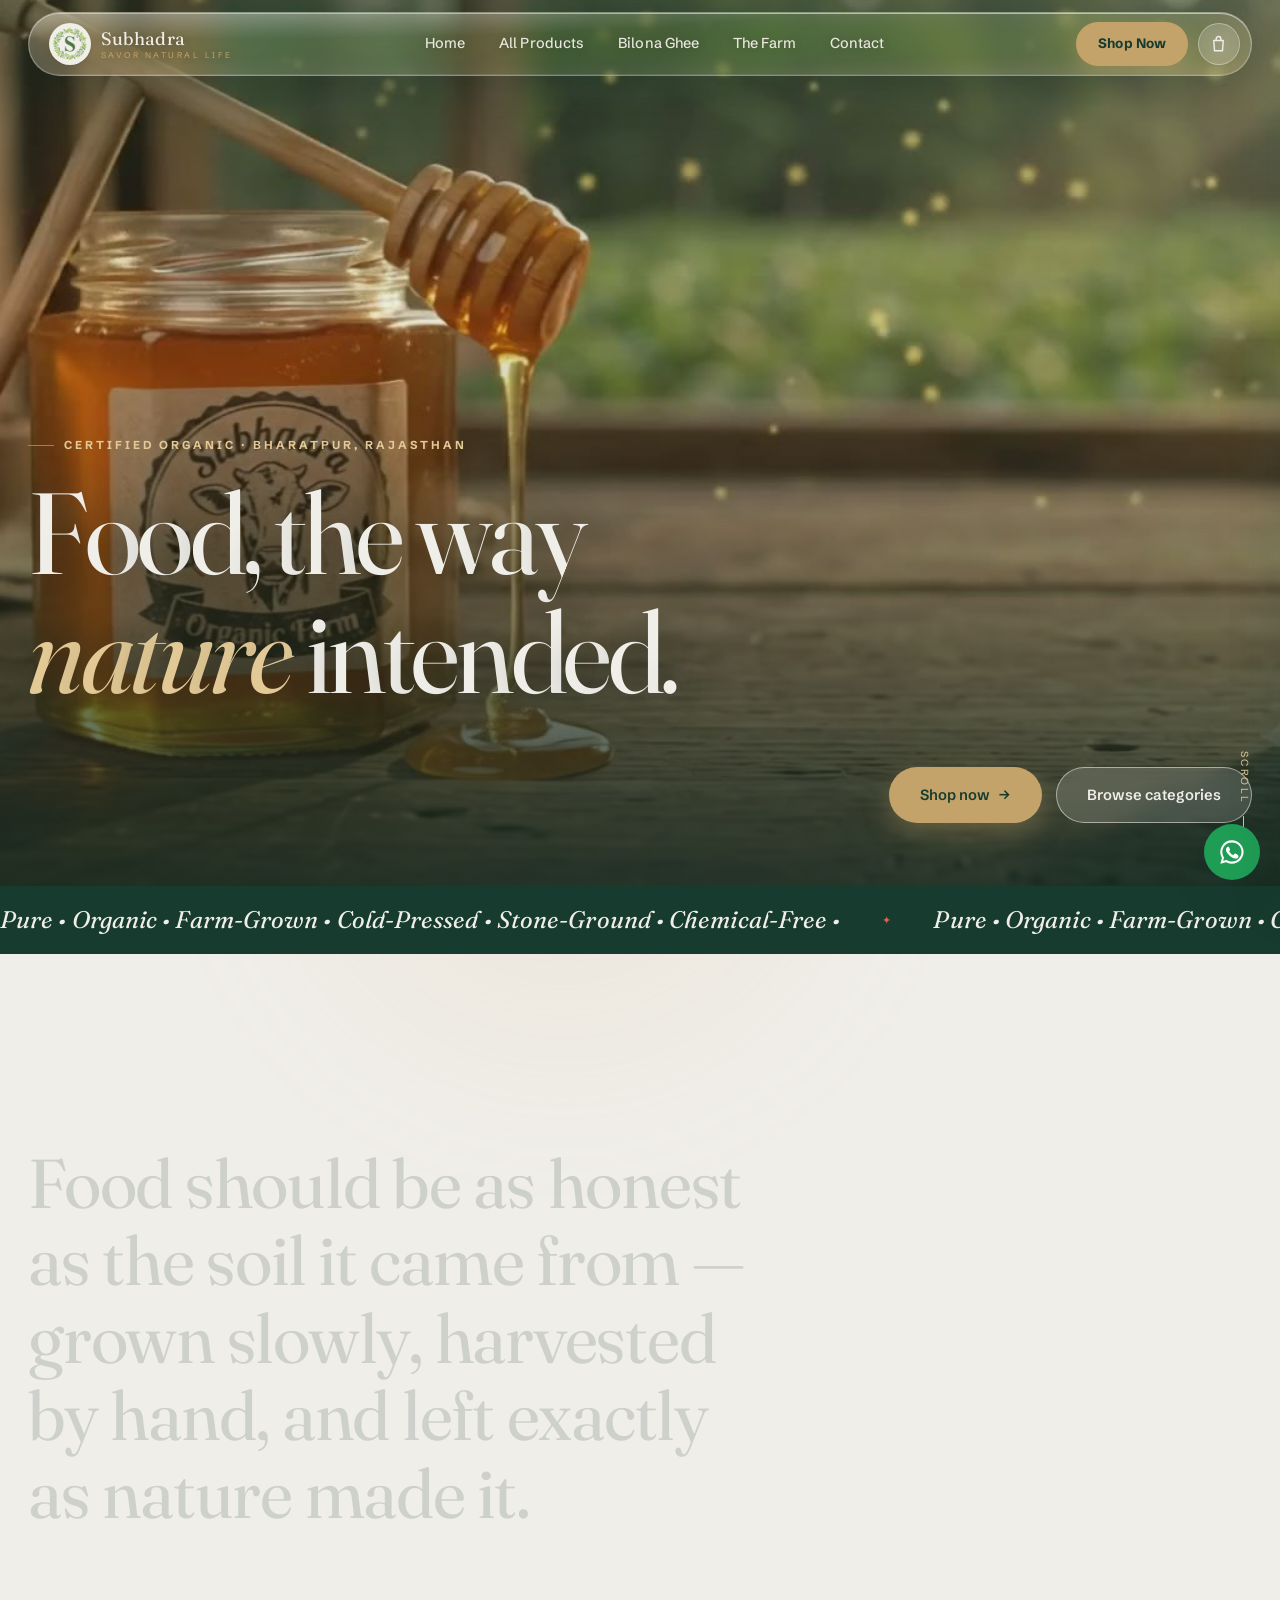
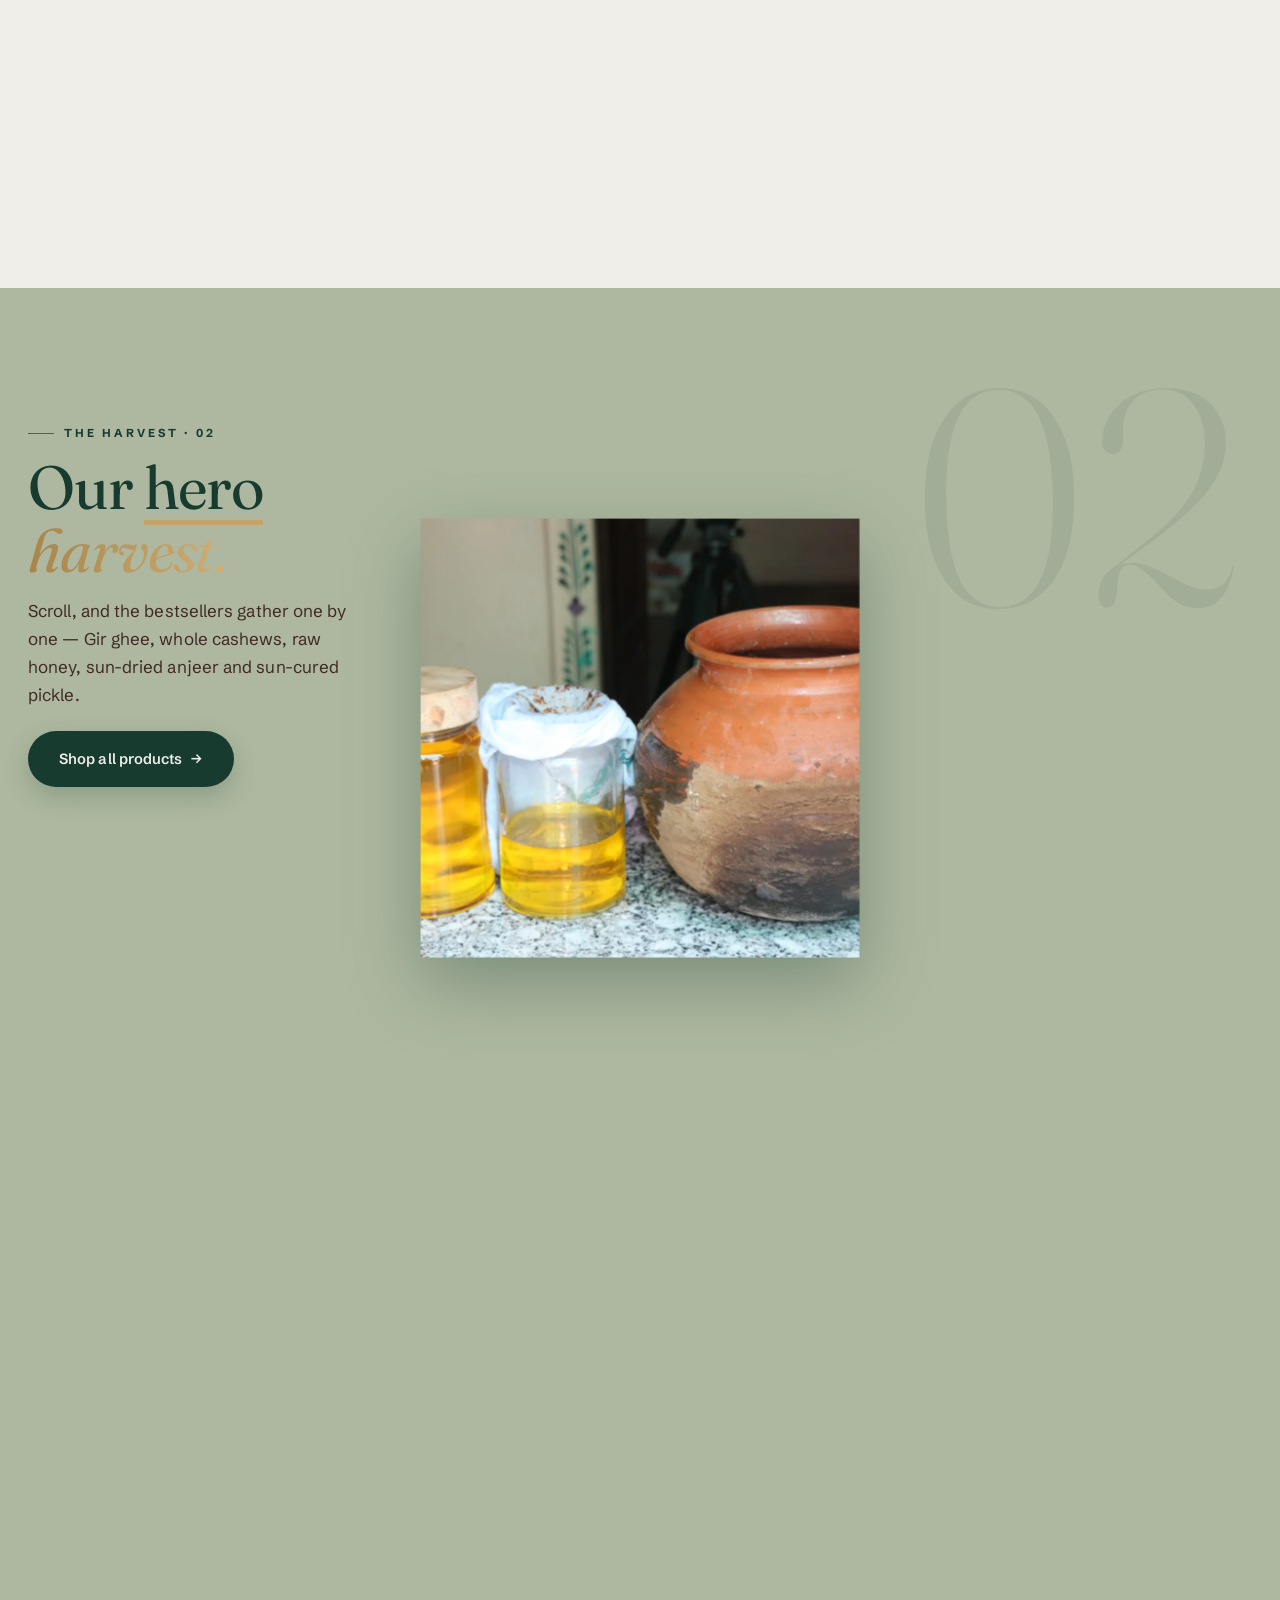
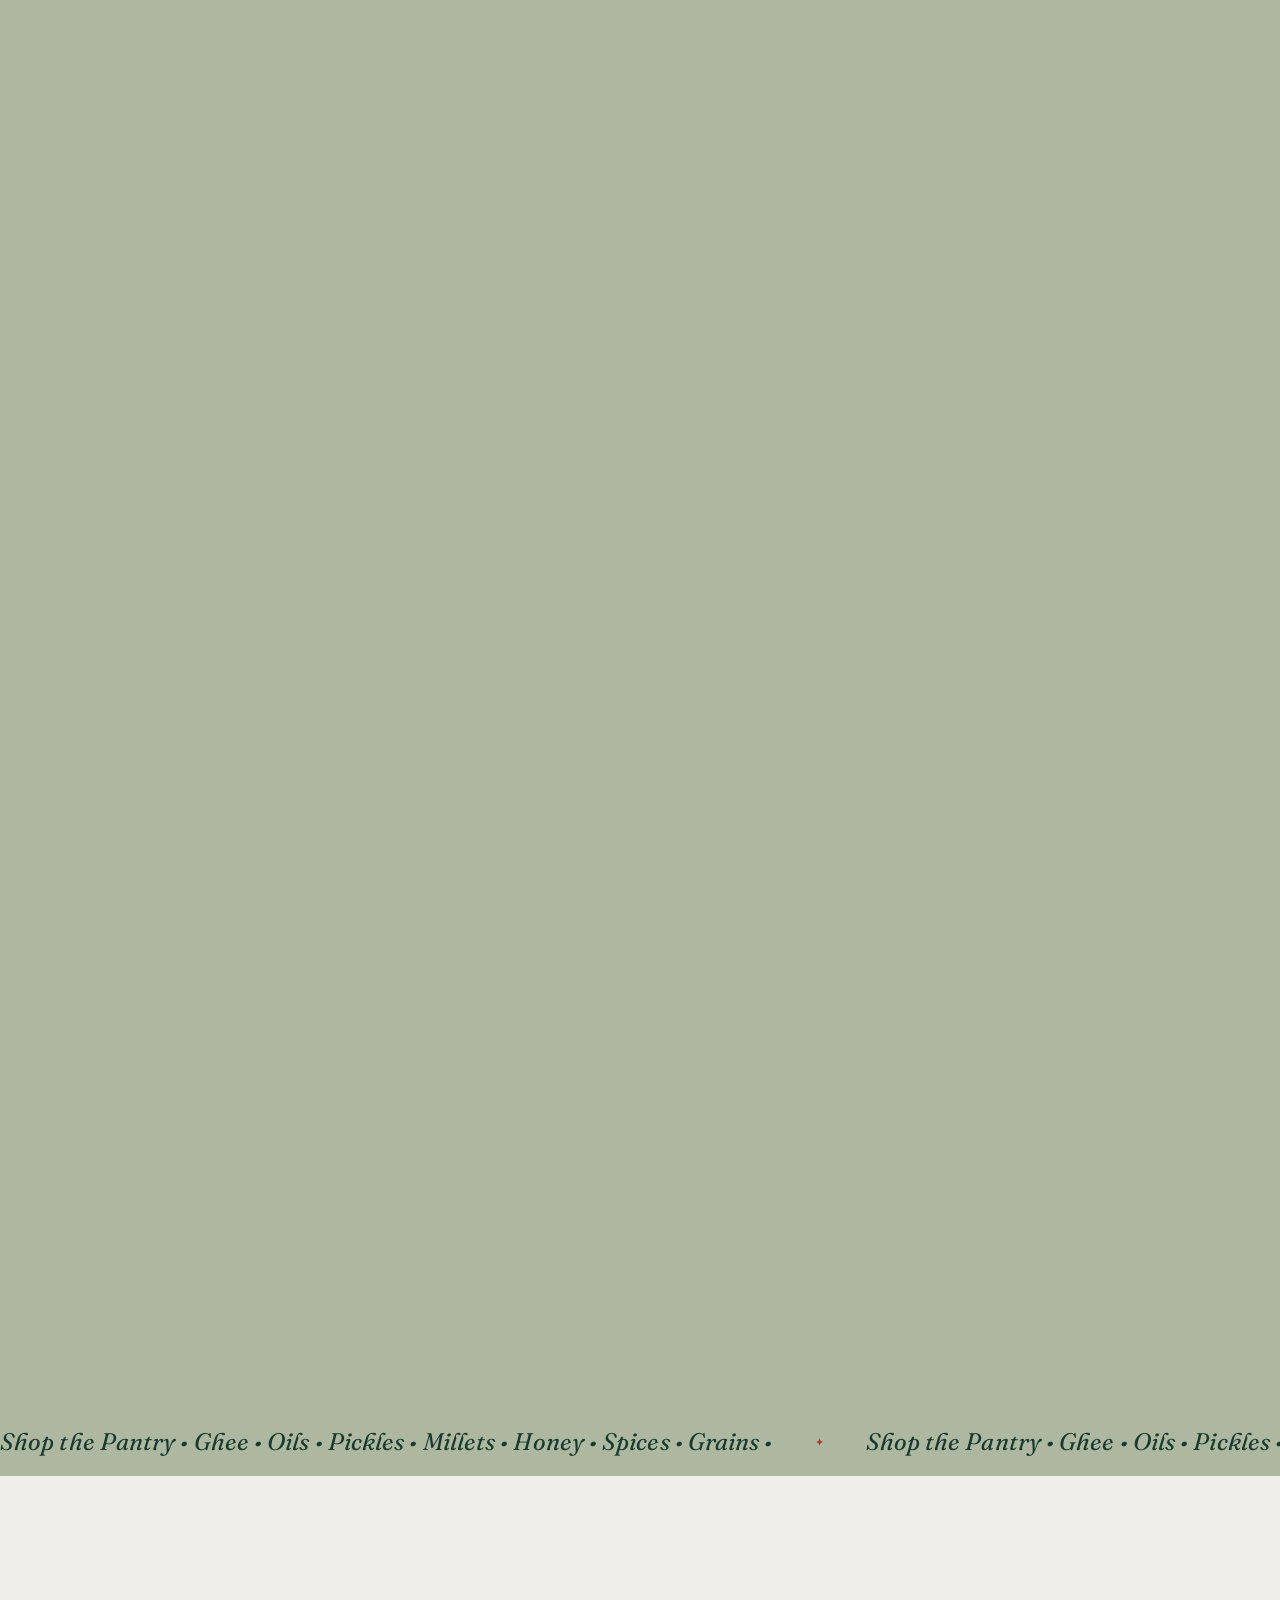
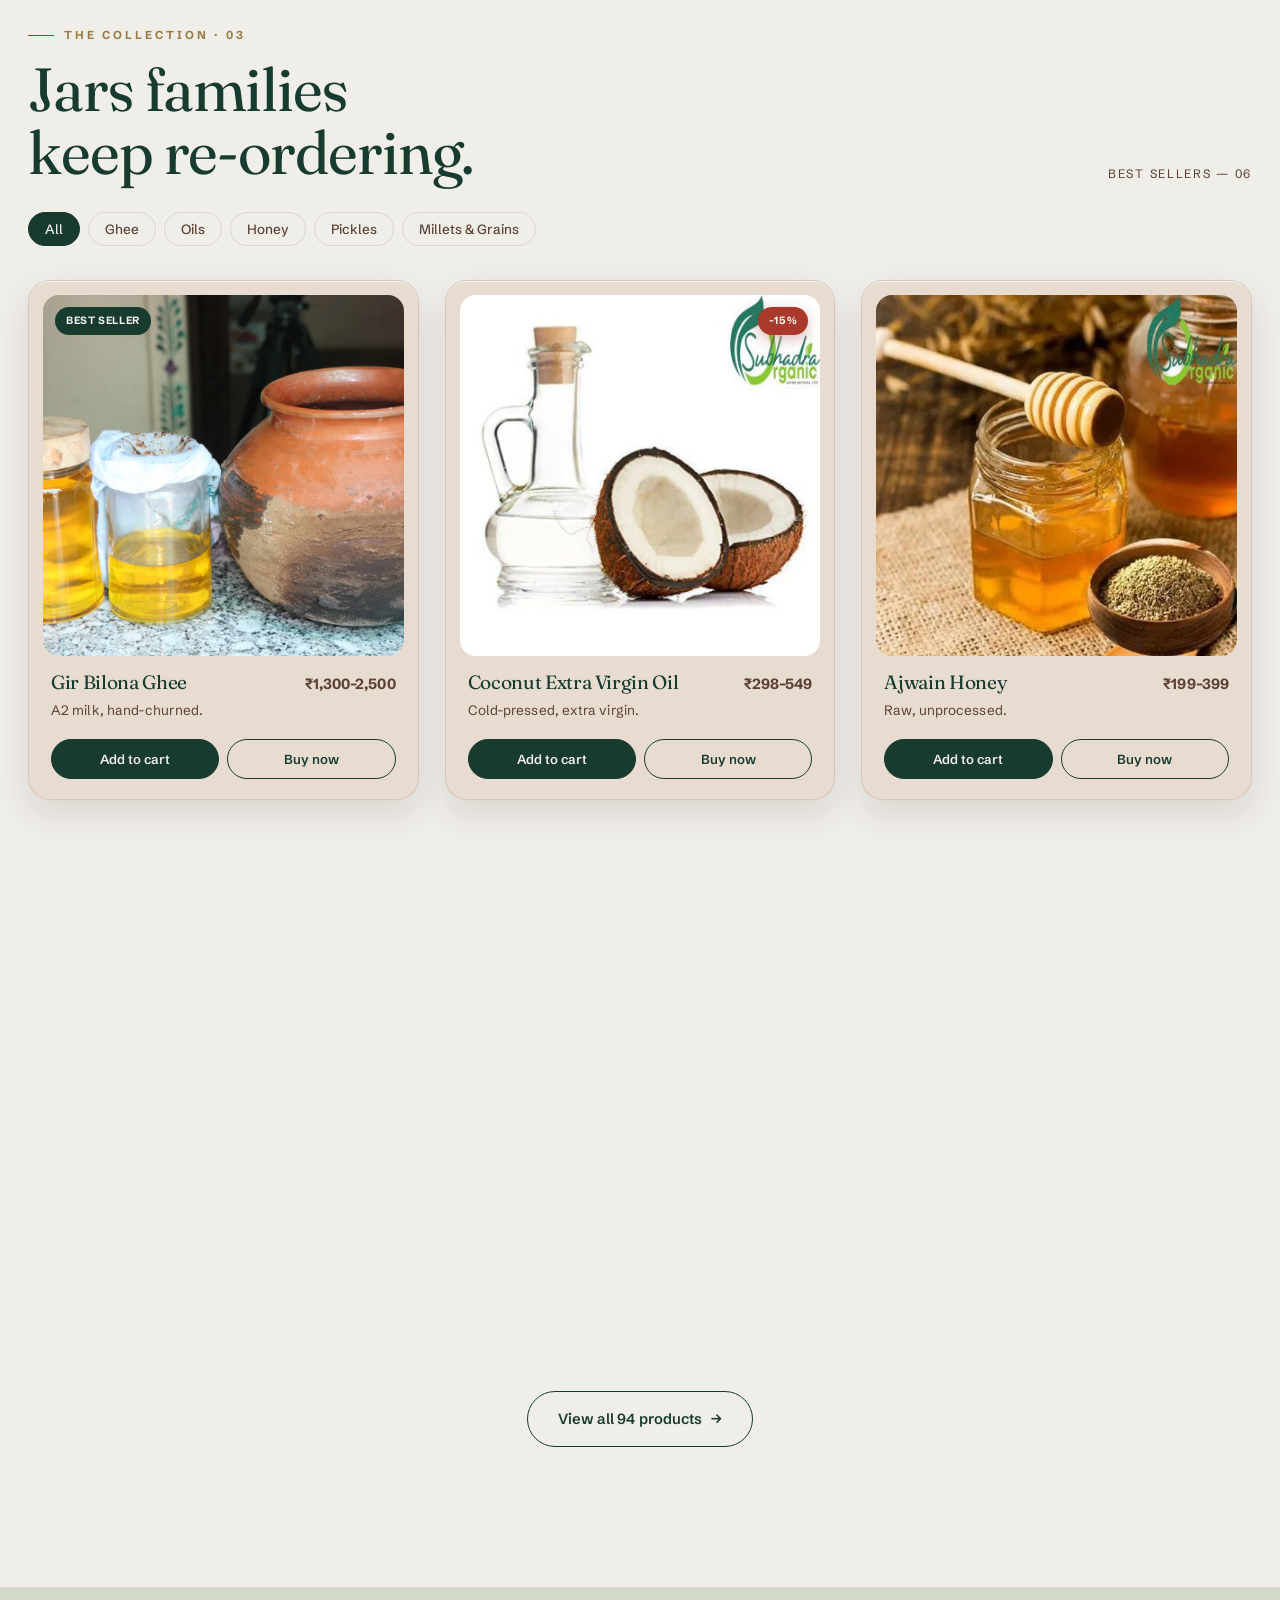
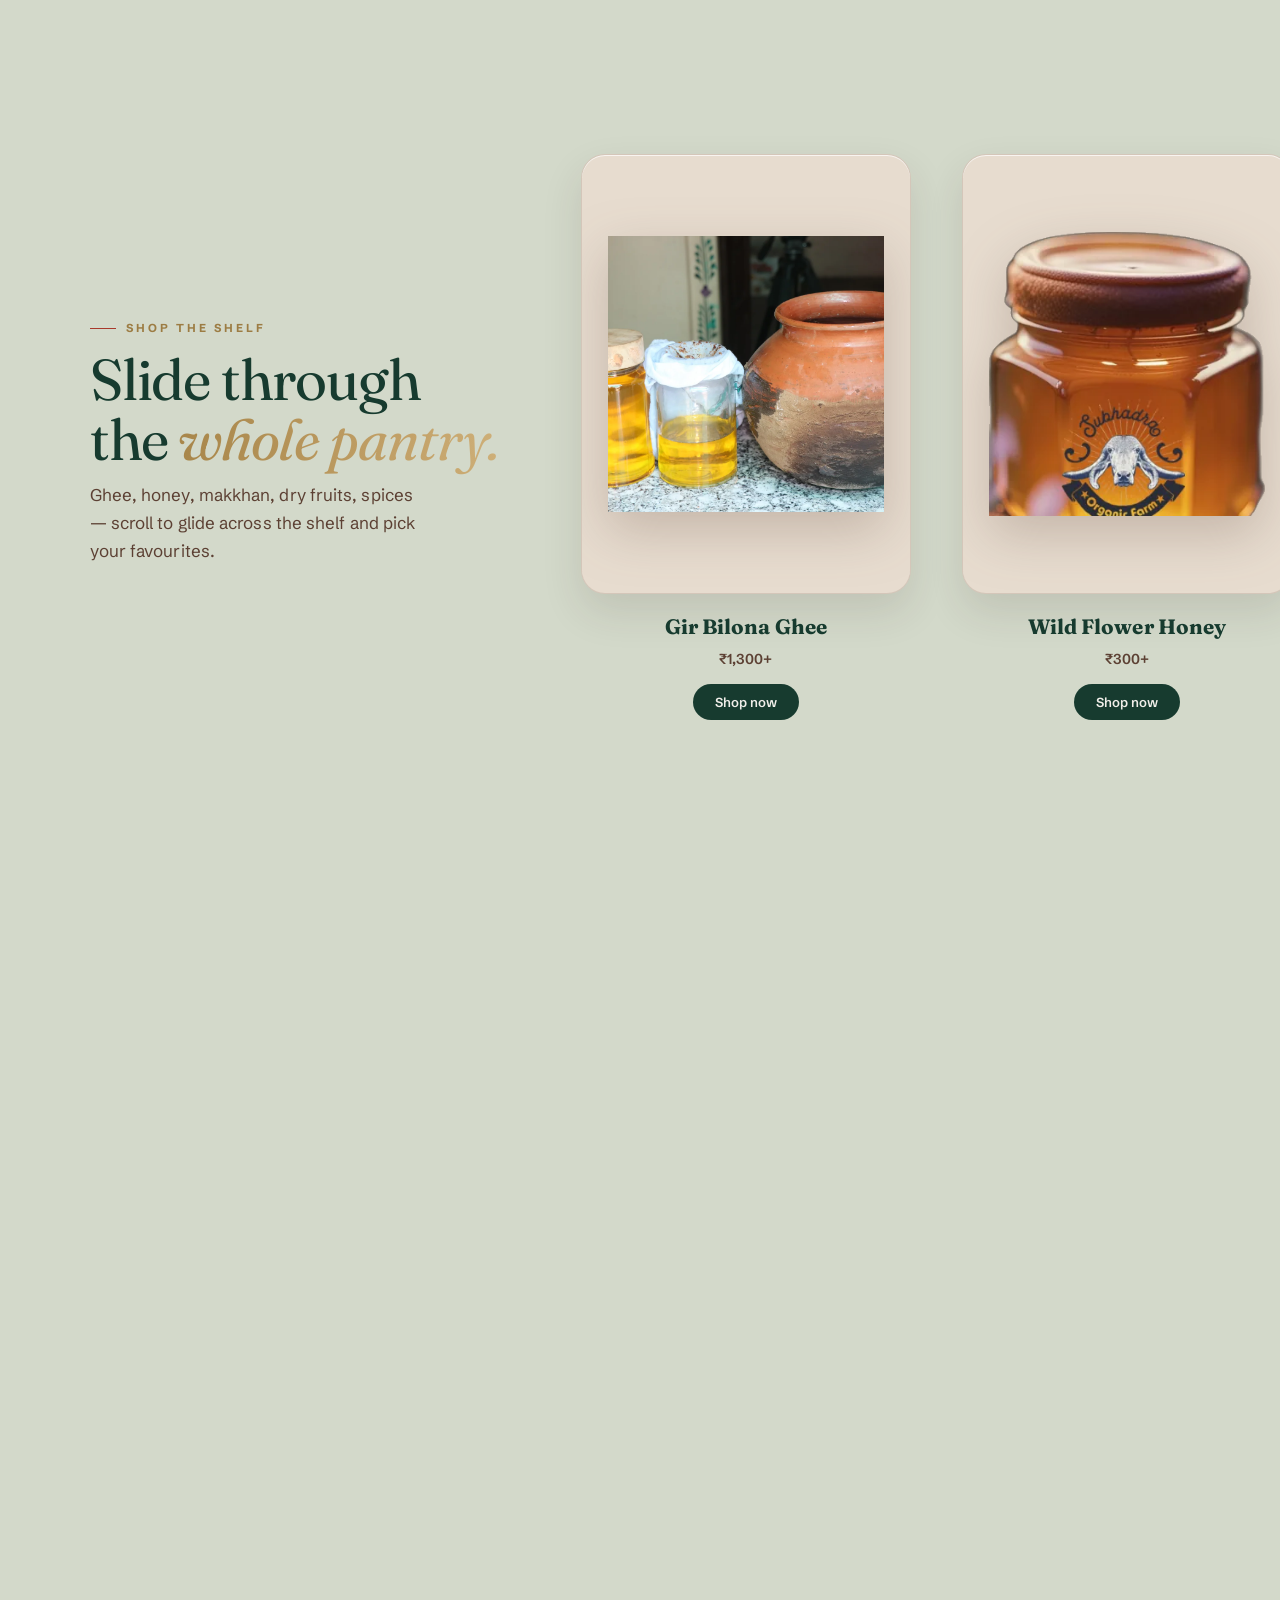
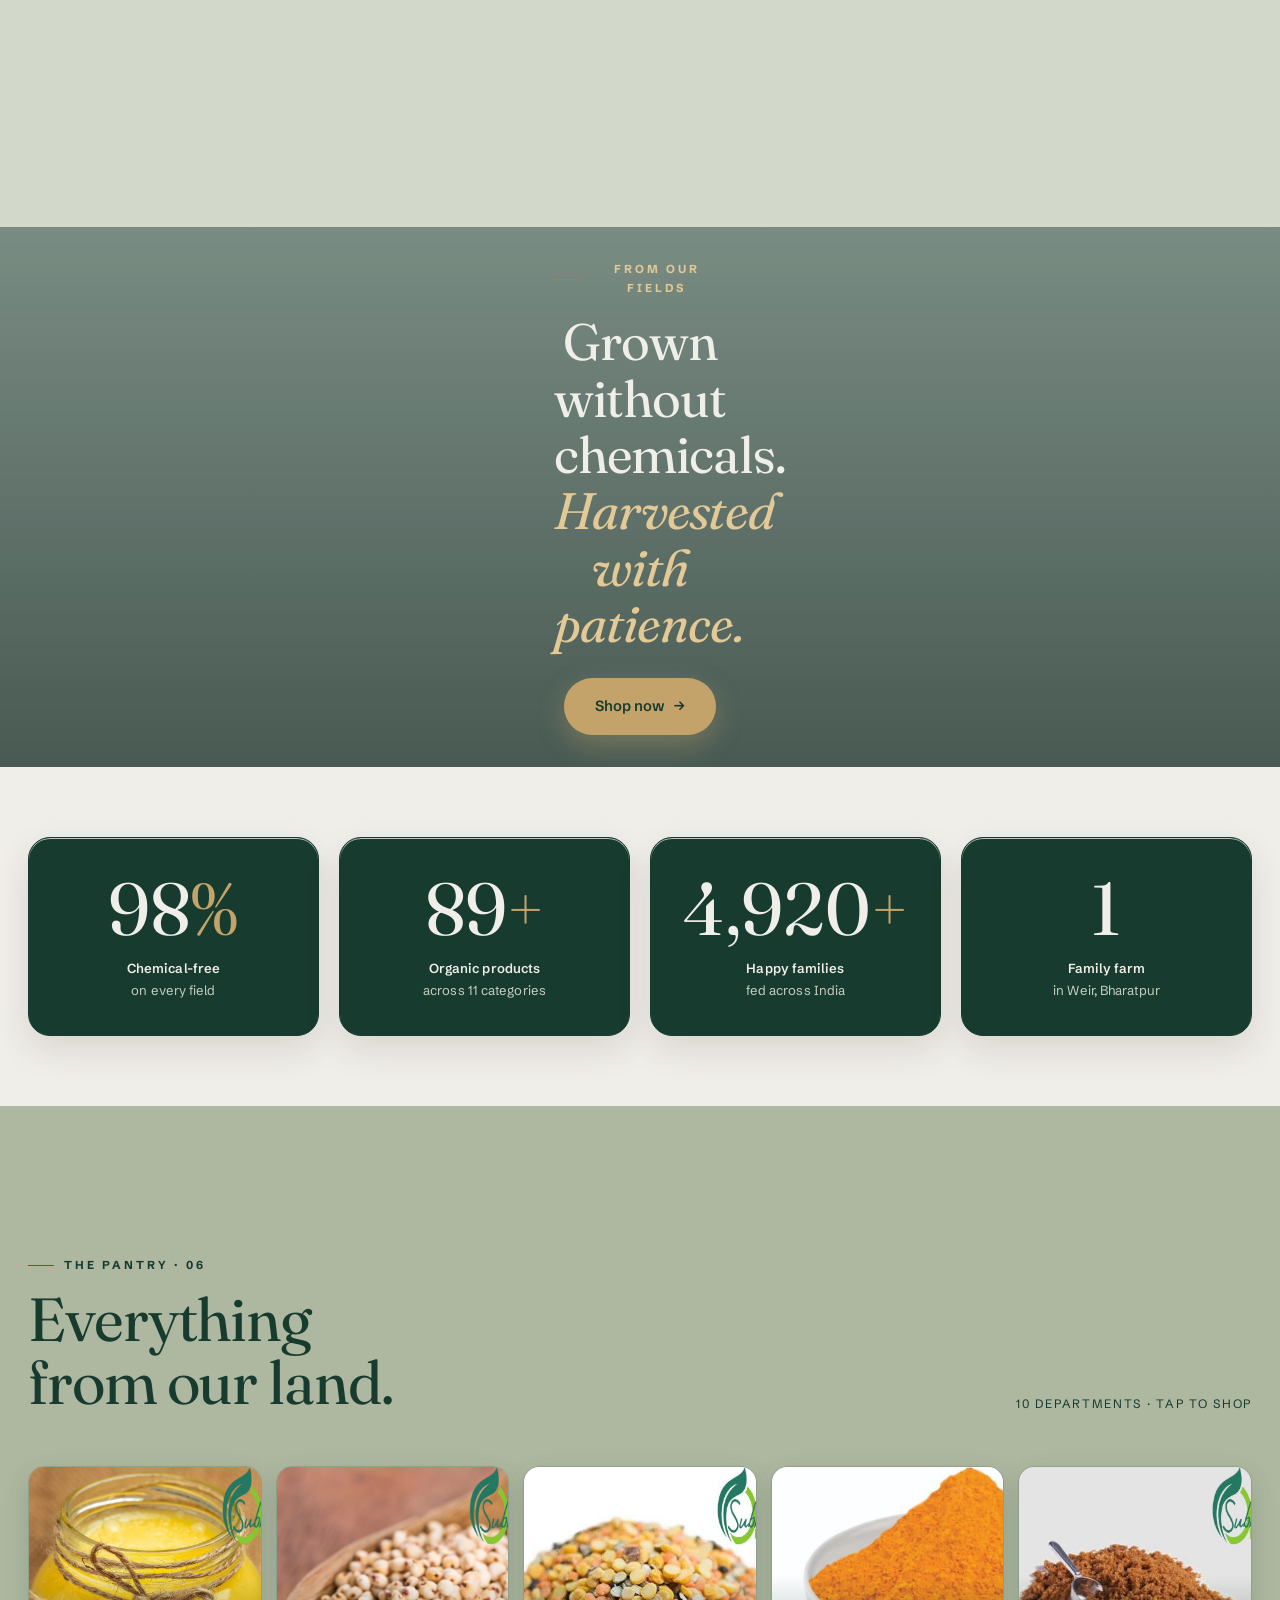
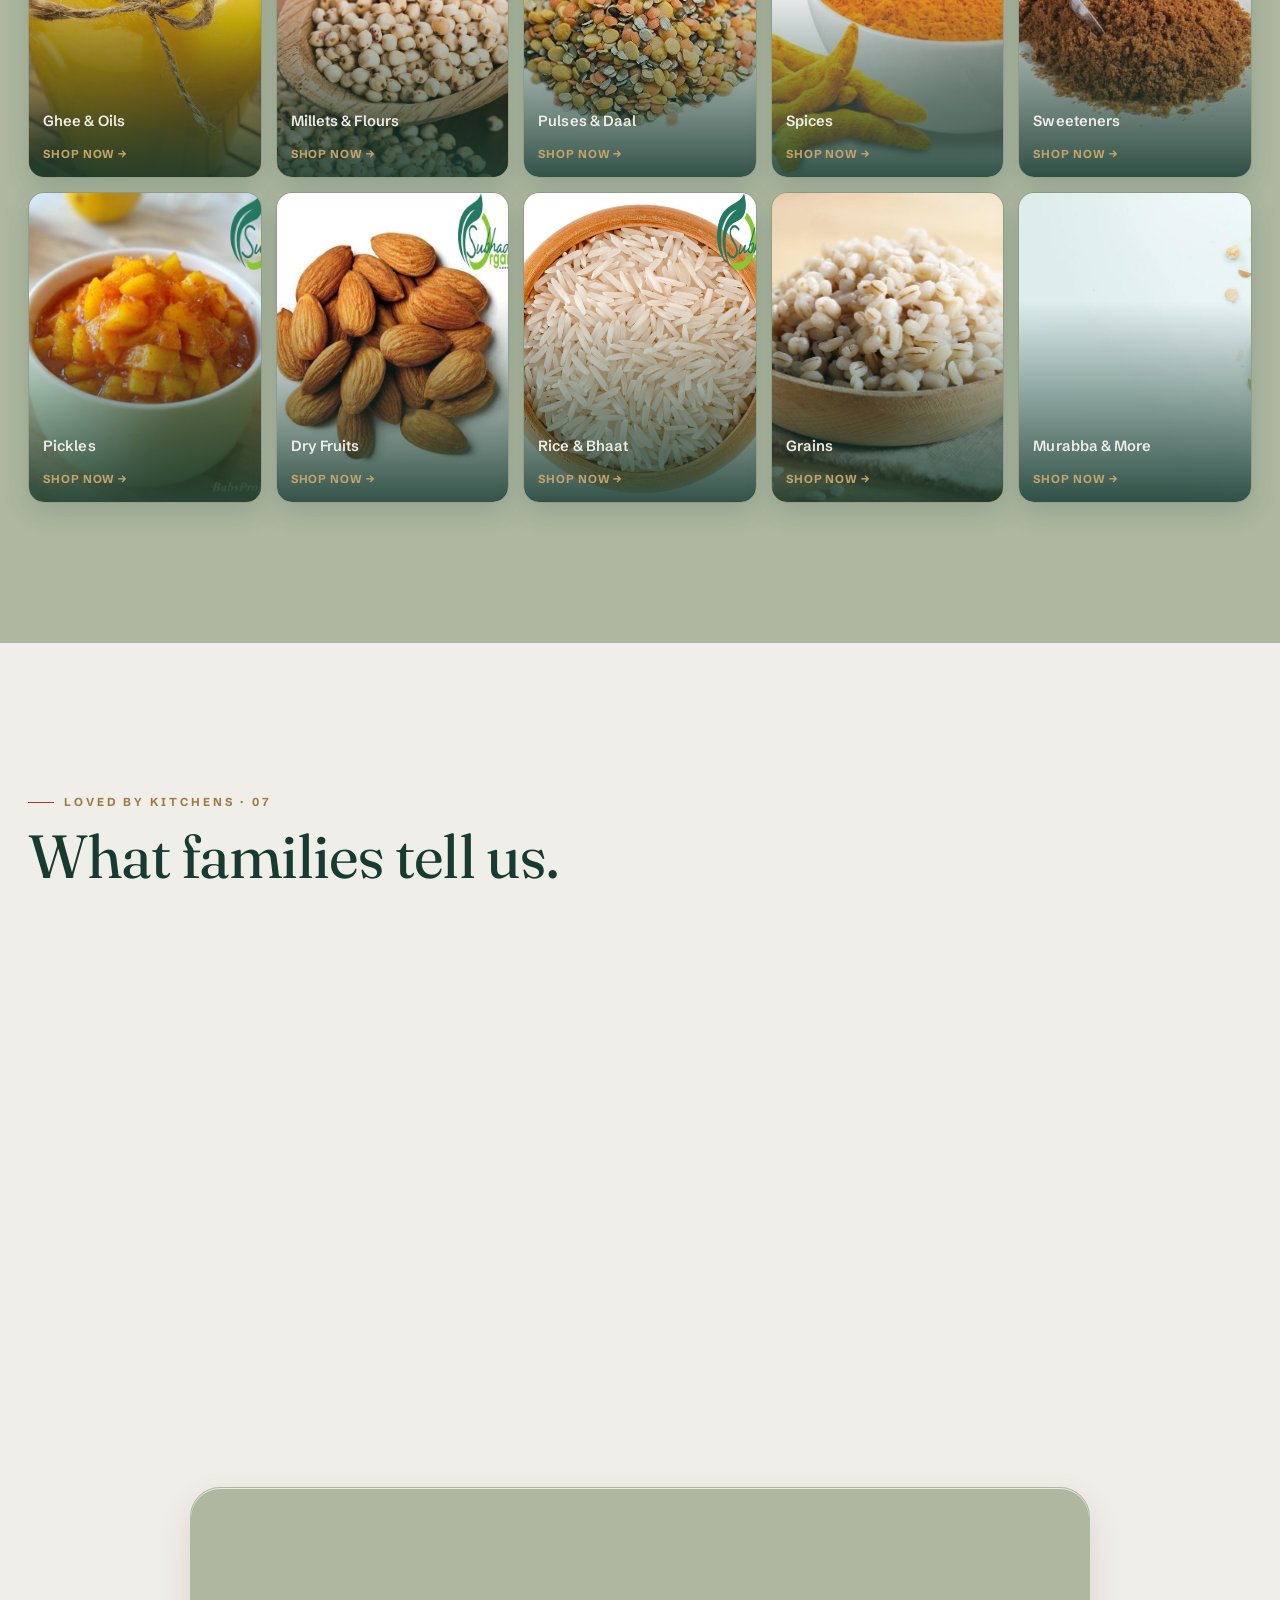
==== index.html @ 15cc70e1 "Subhadra Organic site: multi-page, real farm photos, SEO Rebuilt the single 8.7 MB self-contained pa" ====
<!DOCTYPE html>
<html lang="en">
<meta charset="utf-8">
<meta name="viewport" content="width=device-width, initial-scale=1">
<title>Subhadra Organic — A2 Gir Bilona Ghee &amp; Organic Food from Bharatpur</title>
<meta name="description" content="Certified organic A2 Gir bilona ghee, cold-pressed oils, raw honey, millets, pulses, spices and dry fruits — grown on our family farm in Bharatpur, Rajasthan and shipped across India.">
<link rel="canonical" href="https://subhadraorganic.com/">
<meta name="theme-color" content="#173B2F">
<meta name="robots" content="index,follow,max-image-preview:large,max-snippet:-1,max-video-preview:-1">
<meta name="author" content="Subhadra Organic">
<meta name="geo.region" content="IN-RJ">
<meta name="geo.placename" content="Bharatpur, Rajasthan">

<meta property="og:type" content="website">
<meta property="og:site_name" content="Subhadra Organic">
<meta property="og:locale" content="en_IN">
<meta property="og:title" content="Subhadra Organic — A2 Gir Bilona Ghee &amp; Organic Food from Bharatpur">
<meta property="og:description" content="Certified organic A2 Gir bilona ghee, cold-pressed oils, raw honey, millets, pulses, spices and dry fruits — grown on our family farm in Bharatpur, Rajasthan and shipped across India.">
<meta property="og:url" content="https://subhadraorganic.com/">
<meta property="og:image" content="https://subhadraorganic.com/assets/img/f424f6d5d8.jpg">
<meta property="og:image:width" content="1280">
<meta property="og:image:height" content="720">
<meta property="og:image:type" content="image/jpeg">
<meta property="og:image:alt" content="Gir cows grazing at the Subhadra Organic farm in Bharatpur">

<meta name="twitter:card" content="summary_large_image">
<meta name="twitter:title" content="Subhadra Organic — A2 Gir Bilona Ghee &amp; Organic Food from Bharatpur">
<meta name="twitter:description" content="Certified organic A2 Gir bilona ghee, cold-pressed oils, raw honey, millets, pulses, spices and dry fruits — grown on our family farm in Bharatpur, Rajasthan and shipped across India.">
<meta name="twitter:image" content="https://subhadraorganic.com/assets/img/f424f6d5d8.jpg">

<link rel="icon" type="image/png" href="/assets/img/c11d36d24b.png">
<link rel="apple-touch-icon" href="/assets/img/0c7efe35f9.png">
<link rel="manifest" href="/site.webmanifest">
<link rel="preconnect" href="https://fonts.googleapis.com">
<link rel="preconnect" href="https://fonts.gstatic.com" crossorigin>
<link rel="stylesheet" href="https://fonts.googleapis.com/css2?family=Fraunces:ital,opsz,wght@0,9..144,300..500;1,9..144,300..500&family=Schibsted+Grotesk:wght@400;500;600;700&display=swap">
<link rel="stylesheet" href="/assets/site.css">
<script type="application/ld+json">{"@context":"https://schema.org","@type":"Organization","@id":"https://subhadraorganic.com/#organization","name":"Subhadra Organic","alternateName":"Subhadra Organic Farm","url":"https://subhadraorganic.com/","logo":{"@type":"ImageObject","url":"https://subhadraorganic.com/assets/img/e28d66e292.png"},"slogan":"Savor Natural Life","description":"Certified organic A2 Gir bilona ghee, cold-pressed oils, raw honey, millets, pulses, spices and dry fruits from a family farm in Bharatpur, Rajasthan.","email":"support@subhadraorganic.com","telephone":"+91-9928540432","address":{"@type":"PostalAddress","streetAddress":"Village Bhoda Goan, Post Jagjeevpur, Weir","addressLocality":"Bharatpur","addressRegion":"Rajasthan","postalCode":"321408","addressCountry":"IN"},"founder":{"@type":"Person","name":"Banwari Lal Maholia"},"areaServed":{"@type":"Country","name":"India"}}</script>
<script type="application/ld+json">{"@context":"https://schema.org","@type":"LocalBusiness","@id":"https://subhadraorganic.com/#localbusiness","name":"Subhadra Organic","image":"https://subhadraorganic.com/assets/img/f424f6d5d8.jpg","url":"https://subhadraorganic.com/","telephone":"+91-9928540432","priceRange":"₹₹","address":{"@type":"PostalAddress","streetAddress":"Village Bhoda Goan, Post Jagjeevpur, Weir","addressLocality":"Bharatpur","addressRegion":"Rajasthan","postalCode":"321408","addressCountry":"IN"},"openingHoursSpecification":[{"@type":"OpeningHoursSpecification","dayOfWeek":["Monday","Tuesday","Wednesday","Thursday","Friday","Saturday"],"opens":"09:00","closes":"17:00"}]}</script>
<script type="application/ld+json">{"@context":"https://schema.org","@type":"WebSite","@id":"https://subhadraorganic.com/#website","url":"https://subhadraorganic.com/","name":"Subhadra Organic","publisher":{"@id":"https://subhadraorganic.com/#organization"}}</script>

<body>
</noscript>
<div id="jswarn" style="position:fixed;left:12px;right:12px;bottom:12px;z-index:999;background:#5C4033;color:#fff;padding:12px 16px;border-radius:12px;font:600 14px/1.45 system-ui,sans-serif;text-align:center;box-shadow:0 10px 30px rgba(0,0,0,.3)">Animations are blocked in this viewer (scripts are not running). Right-click the file → Open with → Google Chrome.</div>
<div class="bgfx" aria-hidden="true"></div>
<div class="orb a" aria-hidden="true"></div>
<div class="orb b" aria-hidden="true"></div>
<div class="orb c" aria-hidden="true"></div>

<div class="pre" id="pre" aria-hidden="true"><div><div class="pw"><span>Subhadra</span></div><div class="pct"><span id="pct">0</span> — SAVOR NATURAL LIFE</div></div></div>

<header id="hdr">
  <div class="wrap">
    <div class="navbar liquid">
      <a class="brand" href="/"><img src="/assets/img/e28d66e292.png" alt="Subhadra Organic"><span class="bt">Subhadra<small>Savor Natural Life</small></span></a>
      <nav class="links" id="navlinks"><span class="nav-ind" id="navInd" aria-hidden="true"></span>
        <a href="/" aria-current="page">Home</a><a href="/products/">All Products</a><a href="/bilona-ghee/">Bilona Ghee</a><a href="/about/">The Farm</a><a href="/contact/">Contact</a>
      </nav>
      <div class="nav-r"><span class="magnet"><a class="cartbtn" href="#shop">Shop Now</a></span>
        <button class="cartico" id="cartBtn" aria-label="Open cart"><svg viewBox="0 0 24 24" fill="none" stroke="currentColor" stroke-width="1.8" stroke-linecap="round" stroke-linejoin="round"><path d="M6 7h12l-1 13H7L6 7z"/><path d="M9 7V5a3 3 0 0 1 6 0v2"/></svg><span class="badge" id="cartCount">0</span></button>
        <button class="menu-btn" id="menuBtn" aria-label="Open menu" aria-expanded="false">☰</button></div>
    </div>
  </div>
</header>

<a id="top"></a>


<!-- HERO -->
<section class="hero">
  <video class="bgvid" src="/assets/img/9bea29f24a.mp4" poster="assets/img/f424f6d5d8.jpg" autoplay muted loop playsinline></video>
  <div class="wrap">
    <span class="eyebrow" data-rev>Certified Organic · Bharatpur, Rajasthan</span>
    <h1 class="stagger" data-step="65" aria-label="Food, the way nature intended.">Food, the way<br><em>nature</em> intended.</h1>
    <div class="hero-row">
      <p class="sub stagger" data-step="12" data-after=".hero h1">Cold-pressed oils, hand-churned Gir ghee and stone-ground grains — grown on our own fields, with nothing added and nothing hidden.</p>
      <div class="hero-cta" data-rev data-d="2">
        <span class="magnet"><a class="btn gold" href="#shop">Shop now <span class="ar">→</span></a></span>
        <a class="btn glassbtn" href="/products/#pantry">Browse categories</a>
      </div>
    </div>
  </div>
  <div class="scroll-cue" aria-hidden="true">Scroll</div>
</section>

<div class="mqb" aria-hidden="true"><div class="mq">
  <span>Pure • Organic • Farm-Grown • Cold-Pressed • Stone-Ground • Chemical-Free •</span>
  <span>Pure • Organic • Farm-Grown • Cold-Pressed • Stone-Ground • Chemical-Free •</span>
</div></div>


<!-- MANIFESTO -->
<section class="band manifesto" id="story">
  <div class="wrap">
    <span class="eyebrow" data-rev>Our belief · 01</span>
    <h2 id="mtext" data-keys="honest nature" style="margin-top:22px;">Food should be as honest as the soil it came from — grown slowly, harvested by hand, and left exactly as nature made it.</h2>
    <div class="foot">
      <p data-rev data-d="1">No middlemen. No shortcuts. No chemistry you can't pronounce.</p>
      <p data-rev data-d="2">Just a single family farm in Weir, Bharatpur — packing each jar fresh and shipping it across India.</p>
    </div>
    <div class="mcta" data-rev data-d="3"><a class="btn fill" href="#shop">Shop the harvest <span class="ar">→</span></a><a class="btn line" href="/about/">Visit the farm</a></div>
  </div>
</section>


<!-- SHOWCASE -->
<section class="showcase" id="harvest">
  <div class="sc-sticky">
    <span class="sc-bgnum" aria-hidden="true">02</span>
    <div class="wrap">
      <div class="sc-head">
        <span class="eyebrow">The harvest · 02</span>
        <h2>Our <span class="ugrow">hero</span> <span class="shimmer">harvest.</span></h2>
        <p>Scroll, and the bestsellers gather one by one — Gir ghee, whole cashews, raw honey, sun-dried anjeer and sun-cured pickle.</p>
        <a class="btn fill link" href="/products/">Shop all products <span class="ar">→</span></a>
      </div>
      <div class="sc-stage" id="scStage">
        <img class="sc-prod" src="/assets/img/eeffd783cc.webp" alt="Gir Bilona Ghee">
        <img class="sc-prod" src="/assets/img/9a31b9e702.webp" alt="Cashews (Kaju)">
        <img class="sc-prod" src="/assets/img/48a53e3d97.png" alt="Ajwain Honey">
        <img class="sc-prod" src="/assets/img/d7234c45a3.webp" alt="Figs (Anjeer)">
        <img class="sc-prod" src="/assets/img/b2077e6476.png" alt="Sweet Lemon Pickle">
        <div class="sc-label" data-k="0"><div class="chip glass"><b>Gir Bilona Ghee</b><span>₹1,300+</span><br><button data-add="Gir Bilona Ghee">Add to cart</button></div></div>
        <div class="sc-label" data-k="1"><div class="chip glass"><b>Cashews (Kaju)</b><span>₹399+</span><br><button data-add="Cashews (Kaju)">Add to cart</button></div></div>
        <div class="sc-label" data-k="2"><div class="chip glass"><b>Ajwain Honey</b><span>₹199+</span><br><button data-add="Ajwain Honey">Add to cart</button></div></div>
        <div class="sc-label" data-k="3"><div class="chip glass"><b>Figs (Anjeer)</b><span>₹550+</span><br><button data-add="Figs (Anjeer)">Add to cart</button></div></div>
        <div class="sc-label" data-k="4"><div class="chip glass"><b>Sweet Lemon Pickle</b><span>₹125+</span><br><button data-add="Sweet Lemon Pickle">Add to cart</button></div></div>
      </div>
    </div>
  </div>
</section>

<div class="mqb sage" aria-hidden="true"><div class="mq rev">
  <span>Shop the Pantry • Ghee • Oils • Pickles • Millets • Honey • Spices • Grains •</span>
  <span>Shop the Pantry • Ghee • Oils • Pickles • Millets • Honey • Spices • Grains •</span>
</div></div>


<!-- PRODUCTS -->
<section class="band" id="shop">
  <div class="wrap">
    <div class="shead">
      <div><span class="eyebrow" data-rev>The collection · 03</span>
        <h2 class="cascade" style="margin-top:14px;">Jars families keep re-ordering.</h2></div>
      <span class="sidx" data-rev data-d="1">Best sellers — 06</span>
    </div>
    <div class="filters" id="filters" data-rev><button class="on" data-f="all">All</button><button data-f="ghee">Ghee</button><button data-f="oils">Oils</button><button data-f="sweet">Honey</button><button data-f="pickles">Pickles</button><button data-f="grains">Millets &amp; Grains</button></div>
    <div class="pg">
      <article class="pcard glass pe pe-roll" data-cat="ghee" data-name="Gir Bilona Ghee" data-price="1300"><div class="pim"><span class="tag">Best seller</span><img src="/assets/img/eeffd783cc.webp" alt="Gir Bilona Ghee"><button class="quick" data-add="Gir Bilona Ghee">+ Quick add</button></div>
        <div class="pmeta"><h3>Gir Bilona Ghee</h3><span class="pr">₹1,300–2,500</span></div><div class="pd">A2 milk, hand-churned.</div><div class="acts"><button class="addc" data-add="Gir Bilona Ghee">Add to cart</button><button class="buy" data-buy="Gir Bilona Ghee">Buy now</button></div></article>
      <article class="pcard glass pe pe-elastic" data-cat="oils" data-name="Coconut Extra Virgin Oil" data-price="298"><div class="pim"><span class="tag off">-15%</span><img src="/assets/img/9c4a701024.jpg" alt="Coconut Extra Virgin Oil"><button class="quick" data-add="Coconut Extra Virgin Oil">+ Quick add</button></div>
        <div class="pmeta"><h3>Coconut Extra Virgin Oil</h3><span class="pr">₹298–549</span></div><div class="pd">Cold-pressed, extra virgin.</div><div class="acts"><button class="addc" data-add="Coconut Extra Virgin Oil">Add to cart</button><button class="buy" data-buy="Coconut Extra Virgin Oil">Buy now</button></div></article>
      <article class="pcard glass pe pe-roll" data-cat="sweet" data-name="Ajwain Honey" data-price="199"><div class="pim"><img src="/assets/img/51f71908b9.jpg" alt="Ajwain Honey"><button class="quick" data-add="Ajwain Honey">+ Quick add</button></div>
        <div class="pmeta"><h3>Ajwain Honey</h3><span class="pr">₹199–399</span></div><div class="pd">Raw, unprocessed.</div><div class="acts"><button class="addc" data-add="Ajwain Honey">Add to cart</button><button class="buy" data-buy="Ajwain Honey">Buy now</button></div></article>
      <article class="pcard glass pe pe-elastic" data-cat="ghee" data-name="Makkhan" data-price="1100"><div class="pim"><span class="tag off">-9%</span><img src="/assets/img/b27095fe2a.webp" alt="Makkhan"><button class="quick" data-add="Makkhan">+ Quick add</button></div>
        <div class="pmeta"><h3>Makkhan</h3><span class="pr">₹1,100–2,000</span></div><div class="pd">Fresh, hand-churned white butter.</div><div class="acts"><button class="addc" data-add="Makkhan">Add to cart</button><button class="buy" data-buy="Makkhan">Buy now</button></div></article>
      <article class="pcard glass pe pe-roll" data-cat="pickles" data-name="Sweet Lemon Pickle" data-price="125"><div class="pim"><span class="tag">Hand-made</span><img src="/assets/img/bfa41105a4.jpg" alt="Sweet Lemon Pickle"><button class="quick" data-add="Sweet Lemon Pickle">+ Quick add</button></div>
        <div class="pmeta"><h3>Sweet Lemon Pickle</h3><span class="pr">₹125–225</span></div><div class="pd">Sun-cured, small batch.</div><div class="acts"><button class="addc" data-add="Sweet Lemon Pickle">Add to cart</button><button class="buy" data-buy="Sweet Lemon Pickle">Buy now</button></div></article>
      <article class="pcard glass pe pe-elastic" data-cat="grains" data-name="Jowar (Sorghum)" data-price="650"><div class="pim"><img src="/assets/img/0fc5e4e659.jpg" alt="Jowar (Sorghum)"><button class="quick" data-add="Jowar (Sorghum)">+ Quick add</button></div>
        <div class="pmeta"><h3>Jowar (Sorghum)</h3><span class="pr">₹650–6,300</span></div><div class="pd">Stone-ground millet.</div><div class="acts"><button class="addc" data-add="Jowar (Sorghum)">Add to cart</button><button class="buy" data-buy="Jowar (Sorghum)">Buy now</button></div></article>
    </div>
    <div class="viewall"><a class="btn line" href="/products/">View all 94 products <span class="ar">→</span></a></div>
  </div>
</section>


<!-- HORIZONTAL PIN -->
<section class="hpin" id="hpin">
  <div class="hpsticky">
    <div class="hptrack" id="hptrack">
      <div class="hpintro">
        <span class="eyebrow">Shop the shelf</span>
        <h2>Slide through the <span class="shimmer">whole pantry.</span></h2>
        <p>Ghee, honey, makkhan, dry fruits, spices — scroll to glide across the shelf and pick your favourites.</p>
      </div>
      <div class="hpcard"><div class="pw"><img src="/assets/img/eeffd783cc.webp" alt="Gir Bilona Ghee" loading="lazy"></div><b>Gir Bilona Ghee</b><em>₹1,300+</em><button data-add="Gir Bilona Ghee">Shop now</button></div>
      <div class="hpcard"><div class="pw"><img src="/assets/img/d5790bd80f.webp" alt="Wild Flower Honey" loading="lazy"></div><b>Wild Flower Honey</b><em>₹300+</em><button data-add="Wild Flower Honey">Shop now</button></div>
      <div class="hpcard"><div class="pw"><img src="/assets/img/cb91c7b517.webp" alt="Acacia Honey" loading="lazy"></div><b>Acacia Honey</b><em>₹349+</em><button data-add="Acacia Honey">Shop now</button></div>
      <div class="hpcard"><div class="pw"><img src="/assets/img/9a31b9e702.webp" alt="Cashews (Kaju)" loading="lazy"></div><b>Cashews (Kaju)</b><em>₹399+</em><button data-add="Cashews (Kaju)">Shop now</button></div>
      <div class="hpcard"><div class="pw"><img src="/assets/img/d7234c45a3.webp" alt="Figs (Anjeer)" loading="lazy"></div><b>Figs (Anjeer)</b><em>₹550+</em><button data-add="Figs (Anjeer)">Shop now</button></div>
      <div class="hpcard"><div class="pw"><img src="/assets/img/30a0797f94.webp" alt="Pistachios (Pista)" loading="lazy"></div><b>Pistachios (Pista)</b><em>₹500+</em><button data-add="Pistachios (Pista)">Shop now</button></div>
      <div class="hpcard"><div class="pw"><img src="/assets/img/e5d6718472.webp" alt="Dates (Khajoor) – Medjool" loading="lazy"></div><b>Dates (Khajoor) – Medjool</b><em>₹500+</em><button data-add="Dates (Khajoor) – Medjool">Shop now</button></div>
      <div class="hpcard"><div class="pw"><img src="/assets/img/423b66c211.webp" alt="Almonds (Badam)" loading="lazy"></div><b>Almonds (Badam)</b><em>₹450+</em><button data-add="Almonds (Badam)">Shop now</button></div>
      <div class="hpcard"><div class="pw"><img src="/assets/img/cb60e8fb09.webp" alt="Raisins (Kishmish)" loading="lazy"></div><b>Raisins (Kishmish)</b><em>₹250+</em><button data-add="Raisins (Kishmish)">Shop now</button></div>
      <div class="hpcard"><div class="pw"><img src="/assets/img/fad57eae89.webp" alt="Red Chilli Powder" loading="lazy"></div><b>Red Chilli Powder</b><em>₹75+</em><button data-add="Red Chilli Powder">Shop now</button></div>
      <div class="hpcard"><div class="pw"><img src="/assets/img/c2f23b106d.webp" alt="Jaggery" loading="lazy"></div><b>Jaggery</b><em>₹69+</em><button data-add="Jaggery">Shop now</button></div>
      <div class="hpcard"><div class="pw"><img src="/assets/img/bcf1df4470.webp" alt="Natural Dishwash Liquid" loading="lazy"></div><b>Natural Dishwash Liquid</b><em>₹220</em><button data-add="Natural Dishwash Liquid">Shop now</button></div>
    </div>
  </div>
</section>


<!-- PARALLAX BREAK -->
<section class="brk">
  <div class="bg"><img id="brkImg" src="/assets/img/ae8f906cc3.jpg" alt="Turmeric"></div>
  <div class="cap">
    <span class="eyebrow">From our fields</span>
    <h2>Grown without chemicals.<br><em>Harvested with patience.</em></h2>
    <a class="btn gold" href="#shop">Shop now <span class="ar">→</span></a>
  </div>
</section>


<!-- STATS -->
<section class="band" style="padding-block:clamp(40px,6vw,70px);">
  <div class="wrap">
    <div class="stats">
      <div class="stat glass" data-rev><div class="num"><span class="count" data-to="100">0</span><span class="suf">%</span></div><div class="cap"><b>Chemical-free</b><br>on every field</div></div>
      <div class="stat glass" data-rev data-d="1"><div class="num"><span class="count" data-to="90">0</span><span class="suf">+</span></div><div class="cap"><b>Organic products</b><br>across 11 categories</div></div>
      <div class="stat glass" data-rev data-d="2"><div class="num"><span class="count" data-to="5000">0</span><span class="suf">+</span></div><div class="cap"><b>Happy families</b><br>fed across India</div></div>
      <div class="stat glass" data-rev data-d="3"><div class="num"><span class="count" data-to="1">0</span></div><div class="cap"><b>Family farm</b><br>in Weir, Bharatpur</div></div>
    </div>
  </div>
</section>


<!-- CATEGORIES -->
<section class="band sagebg" id="pantry">
  <div class="wrap">
    <div class="shead"><div><span class="eyebrow" data-rev>The pantry · 06</span>
      <h2 class="cascade" style="margin-top:14px;">Everything from our land.</h2></div>
      <span class="sidx" data-rev data-d="1">10 departments · tap to shop</span></div>
    <div class="cats">
      <div class="cat" data-rev><img src="/assets/img/1ea5e4d38c.jpg" alt=""><b>Ghee &amp; Oils</b><span class="shopnow">Shop now →</span></div>
      <div class="cat" data-rev data-d="1"><img src="/assets/img/0fc5e4e659.jpg" alt=""><b>Millets &amp; Flours</b><span class="shopnow">Shop now →</span></div>
      <div class="cat" data-rev data-d="2"><img src="/assets/img/4e24e513d0.jpg" alt=""><b>Pulses &amp; Daal</b><span class="shopnow">Shop now →</span></div>
      <div class="cat" data-rev data-d="3"><img src="/assets/img/ae8f906cc3.jpg" alt=""><b>Spices</b><span class="shopnow">Shop now →</span></div>
      <div class="cat" data-rev data-d="4"><img src="/assets/img/2a06fdd624.jpg" alt=""><b>Sweeteners</b><span class="shopnow">Shop now →</span></div>
      <div class="cat" data-rev><img src="/assets/img/bfa41105a4.jpg" alt=""><b>Pickles</b><span class="shopnow">Shop now →</span></div>
      <div class="cat" data-rev data-d="1"><img src="/assets/img/49775280aa.jpg" alt=""><b>Dry Fruits</b><span class="shopnow">Shop now →</span></div>
      <div class="cat" data-rev data-d="2"><img src="/assets/img/a9fa0d85c5.jpg" alt=""><b>Rice &amp; Bhaat</b><span class="shopnow">Shop now →</span></div>
      <div class="cat" data-rev data-d="3"><img src="/assets/img/3dfa4f9a07.jpg" alt=""><b>Grains</b><span class="shopnow">Shop now →</span></div>
      <div class="cat" data-rev data-d="4"><img src="/assets/img/0293cad884.jpg" alt=""><b>Murabba &amp; More</b><span class="shopnow">Shop now →</span></div>
    </div>
  </div>
</section>


<!-- TESTIMONIALS -->
<section class="band">
  <div class="wrap">
    <div class="shead"><div><span class="eyebrow" data-rev>Loved by kitchens · 07</span>
      <h2 class="cascade" style="margin-top:14px;">What families tell us.</h2></div></div>
    <div class="tg">
      <div class="tcard glass" data-rev><div class="stars">★★★★★</div><p>"The ghee tastes exactly like my grandmother's — grainy, golden and aromatic. Nothing from a supermarket comes close."</p><div class="who"><span class="av">A</span><div><b>Anjali Mehta</b><small>Jaipur</small></div></div></div>
      <div class="tcard glass" data-rev data-d="1"><div class="stars">★★★★★</div><p>"You can smell the mustard oil the moment you open it. Properly kachi ghani — my whole family switched."</p><div class="who"><span class="av">R</span><div><b>Ramesh Patel</b><small>Ahmedabad</small></div></div></div>
      <div class="tcard glass" data-rev data-d="2"><div class="stars">★★★★★</div><p>"Honey, pickles, millets — every jar is fresh and honest. It finally feels like real food again."</p><div class="who"><span class="av">S</span><div><b>Sunita Rao</b><small>Delhi</small></div></div></div>
    </div>
  </div>
</section>


<!-- CTA -->
<section class="cta">
  <div class="wrap"><div class="inner glass">
    <span class="eyebrow" data-rev>Start today</span>
    <h2 data-rev data-d="1">Taste what <span class="shimmer">real</span> food feels like.</h2>
    <p data-rev data-d="2">Order now and we'll deliver the harvest straight to your doorstep, carefully packed in glass.</p>
    <div class="ctabtns" data-rev data-d="3"><span class="magnet"><a class="btn fill" href="#shop">Shop now <span class="ar">→</span></a></span><button class="btn line" data-opencart>View basket</button></div>
  </div></div>
</section>


<!-- FOOTER -->
<footer id="contact">
  <canvas id="smoke" aria-hidden="true"></canvas>
  <div class="wrap">
    <div class="fgrid">
      <div data-rev>
        <a class="brand" href="/" style="margin-bottom:16px;"><img src="/assets/img/e28d66e292.png" alt="Subhadra Organic"><span class="bt">Subhadra<small style="color:var(--accent)">Savor Natural Life</small></span></a>
        <p>Cultivating high-quality organic produce using sustainable farming that nourishes the land and the soul.</p>
        <p style="margin-top:10px;"><b>Mon–Sat</b> 9:00 AM – 5:00 PM · <b>Sun</b> Closed</p>
        <a class="fshop" href="#shop">Shop now →</a>
      </div>
      <div data-rev data-d="1"><h4>Shop</h4><a href="/products/" data-cat="oils">Ghee &amp; Oils</a><a href="/products/" data-cat="millets">Millets &amp; Flours</a><a href="/products/" data-cat="pulses">Pulses &amp; Daal</a><a href="/products/" data-cat="spices">Spices</a><a href="/products/" data-cat="sweet">Honey &amp; Sweeteners</a><a href="/products/" data-cat="dry">Dry Fruits</a><a href="/products/">All 94 products</a></div>
      <div data-rev data-d="2"><h4>Company</h4><a href="/about/">Our story</a><a href="/products/#pantry">Pantry</a><a href="/bilona-ghee/#process">Process</a><a href="/contact/">Shipping Policy</a><a href="/contact/">Refunds &amp; Returns</a></div>
      <div data-rev data-d="3"><h4>Reach us</h4>
        <div class="copyable"><span id="phone">9928-540-432</span><button data-copy="phone">Copy</button></div>
        <div class="copyable"><span id="mail">support@subhadraorganic.com</span><button data-copy="mail">Copy</button></div>
        <a class="fwa" href="https://wa.me/919928540432" target="_blank" rel="noopener"><svg viewBox="0 0 24 24" fill="currentColor" aria-hidden="true"><path d="M12 2a10 10 0 0 0-8.6 15.1L2 22l5-1.3A10 10 0 1 0 12 2zm0 18.2c-1.5 0-3-.4-4.3-1.2l-.3-.2-3 .8.8-2.9-.2-.3A8.2 8.2 0 1 1 12 20.2zm4.5-6.1c-.2-.1-1.5-.7-1.7-.8s-.4-.1-.6.1-.7.8-.8 1-.3.2-.5.1a6.7 6.7 0 0 1-3.3-2.9c-.3-.4.3-.4.7-1.4.1-.2 0-.3 0-.4l-.8-1.8c-.2-.5-.4-.4-.6-.4h-.5a1 1 0 0 0-.7.3 3 3 0 0 0-.9 2.2 5.2 5.2 0 0 0 1.1 2.8 11.9 11.9 0 0 0 4.6 4c1.7.7 2.4.8 3.2.7.5-.1 1.5-.6 1.7-1.2s.2-1.1.2-1.2-.2-.2-.4-.3z"/></svg> Chat on WhatsApp</a>
        <p>Village Bhoda Goan, Post Jagjeevpur,<br>Weir, Bharatpur, Rajasthan — 321408</p>
      </div>
    </div>
    <div class="fbig" aria-hidden="true">Subhadra</div>
    <div class="fbot"><span>© 2026 Subhadra Organic — All rights reserved.</span><span>Grown in Weir, Bharatpur · Shipped across India</span></div>
  </div>
</footer>


<div class="scrim" id="scrim"></div>
<aside class="drawer" id="drawer" aria-label="Your basket" aria-hidden="true">
  <div class="dh"><h3>Your basket</h3><button class="x" id="dClose" aria-label="Close">✕</button></div>
  <div class="items" id="dItems"></div>
  <div class="df"><div class="tot"><span>Estimated total</span><span id="dTotal">₹0</span></div>
    <div class="note">Starting prices for the smallest pack. Pack sizes and final total are confirmed with you on WhatsApp.</div>
    <button class="btn fill" id="checkout"><svg viewBox="0 0 24 24" fill="currentColor" aria-hidden="true"><path d="M12 2a10 10 0 0 0-8.6 15.1L2 22l5-1.3A10 10 0 1 0 12 2zm0 18.2c-1.5 0-3-.4-4.3-1.2l-.3-.2-3 .8.8-2.9-.2-.3A8.2 8.2 0 1 1 12 20.2zm4.5-6.1c-.2-.1-1.5-.7-1.7-.8s-.4-.1-.6.1-.7.8-.8 1-.3.2-.5.1a6.7 6.7 0 0 1-3.3-2.9c-.3-.4.3-.4.7-1.4.1-.2 0-.3 0-.4l-.8-1.8c-.2-.5-.4-.4-.6-.4h-.5a1 1 0 0 0-.7.3 3 3 0 0 0-.9 2.2 5.2 5.2 0 0 0 1.1 2.8 11.9 11.9 0 0 0 4.6 4c1.7.7 2.4.8 3.2.7.5-.1 1.5-.6 1.7-1.2s.2-1.1.2-1.2-.2-.2-.4-.3z"/></svg> Order on WhatsApp</button></div>
</aside>
<div class="mnav" id="mnav" aria-hidden="true">
  <button class="mclose" id="mClose" aria-label="Close menu">✕</button>
  <nav>
    <a href="/" aria-current="page">Home</a><a href="/products/">All Products</a><a href="/bilona-ghee/">Bilona Ghee</a><a href="/about/">The Farm</a><a href="/contact/">Contact</a>
  </nav>
  <div class="mcta"><a class="btn gold" href="/products/">Shop now <span class="ar">→</span></a>
    <a class="btn glassbtn" href="https://wa.me/919928540432" target="_blank" rel="noopener"><svg viewBox="0 0 24 24" fill="currentColor" aria-hidden="true"><path d="M12 2a10 10 0 0 0-8.6 15.1L2 22l5-1.3A10 10 0 1 0 12 2zm0 18.2c-1.5 0-3-.4-4.3-1.2l-.3-.2-3 .8.8-2.9-.2-.3A8.2 8.2 0 1 1 12 20.2zm4.5-6.1c-.2-.1-1.5-.7-1.7-.8s-.4-.1-.6.1-.7.8-.8 1-.3.2-.5.1a6.7 6.7 0 0 1-3.3-2.9c-.3-.4.3-.4.7-1.4.1-.2 0-.3 0-.4l-.8-1.8c-.2-.5-.4-.4-.6-.4h-.5a1 1 0 0 0-.7.3 3 3 0 0 0-.9 2.2 5.2 5.2 0 0 0 1.1 2.8 11.9 11.9 0 0 0 4.6 4c1.7.7 2.4.8 3.2.7.5-.1 1.5-.6 1.7-1.2s.2-1.1.2-1.2-.2-.2-.4-.3z"/></svg> WhatsApp us</a></div>
</div>
<a class="wafab" href="https://wa.me/919928540432?text=Hi%20Subhadra%20Organic%2C%20I%27d%20like%20to%20know%20more%20about%20your%20products." target="_blank" rel="noopener" aria-label="Chat on WhatsApp"><svg viewBox="0 0 24 24" fill="currentColor" aria-hidden="true"><path d="M12 2a10 10 0 0 0-8.6 15.1L2 22l5-1.3A10 10 0 1 0 12 2zm0 18.2c-1.5 0-3-.4-4.3-1.2l-.3-.2-3 .8.8-2.9-.2-.3A8.2 8.2 0 1 1 12 20.2zm4.5-6.1c-.2-.1-1.5-.7-1.7-.8s-.4-.1-.6.1-.7.8-.8 1-.3.2-.5.1a6.7 6.7 0 0 1-3.3-2.9c-.3-.4.3-.4.7-1.4.1-.2 0-.3 0-.4l-.8-1.8c-.2-.5-.4-.4-.6-.4h-.5a1 1 0 0 0-.7.3 3 3 0 0 0-.9 2.2 5.2 5.2 0 0 0 1.1 2.8 11.9 11.9 0 0 0 4.6 4c1.7.7 2.4.8 3.2.7.5-.1 1.5-.6 1.7-1.2s.2-1.1.2-1.2-.2-.2-.4-.3z"/></svg></a>
<button class="totop" id="toTop" aria-label="Back to top">↑</button>
<div class="toast" id="toast"><span id="toastTxt">Added</span><button data-opencart>View basket</button></div>



<script src="/assets/site.js" defer></script>
</body>
</html>
---- assets/site.css ----
/* Subhadra Organic — Botanical light edition.
     Warm mineral off-white body, soft sage sections, forest-green nav/buttons/headings,
     warm sand cards, cocoa text, muted-gold accents. Black footer with cursor smoke. */
  :root{
    --bg:#F0EEE9;        /* warm mineral off-white */
    --sage:#AEB8A0;      /* soft sage */
    --sage-soft:#D3D9CA;
    --green:#173B2F;     /* botanical forest green */
    --green-2:#24533F;
    --sand:#E7DCCF;      /* warm sand */
    --cocoa:#5C4033;     /* muted cocoa */
    --gold:#C4A36A;      /* muted gold */
    --red:#A8392B;       /* madder brick red — offers & alerts */
    --red-2:#8E2E22;     /* deep red, hover/press */
    --red-lt:#D9654F;    /* lifted red, for use on dark green */
    --red-soft:rgba(168,57,43,.10);
    --ink:var(--green); --mut:var(--cocoa);
    --accent:var(--gold); --accent-2:#D8BE8C;
    --brd:rgba(92,64,51,.14); --brd-in:rgba(255,255,255,.7);
    --glow:rgba(23,59,47,.22); --shadow:rgba(60,44,30,.12);
    --f-display:"Fraunces", Georgia, serif;
    --f-body:"Schibsted Grotesk", system-ui, -apple-system, sans-serif;
    color-scheme: light;
  }
  *{ box-sizing:border-box; }
  html,body{ margin:0; }
  html{ scroll-behavior:auto; }
  html.js [data-rev]{ opacity:0; }
  html.js .lines .ln > span{ transform:translateY(110%); }
  body{ background:var(--bg); color:var(--mut); font-family:var(--f-body); font-size:17px; line-height:1.65;
        letter-spacing:.005em; -webkit-font-smoothing:antialiased; overflow-x:hidden; }
  h1,h2,h3,h4{ font-family:var(--f-display); color:var(--ink); margin:0; font-weight:400; line-height:1.03;
               letter-spacing:-.018em; text-wrap:balance; }
  p{ margin:0; } a{ color:inherit; text-decoration:none; } img,video{ display:block; max-width:100%; }
  button{ font-family:inherit; }

  .bgfx{ position:fixed; inset:0; z-index:-2; background:var(--bg); }
  .orb{ position:fixed; z-index:-1; border-radius:50%; filter:blur(80px); opacity:.35; pointer-events:none; will-change:transform; }
  .orb.a{ width:46vw; height:46vw; left:-8vw; top:-6vw; background:radial-gradient(circle,#AEB8A0,transparent 68%); animation:drift1 22s ease-in-out infinite; }
  .orb.b{ width:42vw; height:42vw; right:-8vw; top:12vh; background:radial-gradient(circle,#E7DCCF,transparent 68%); animation:drift2 26s ease-in-out infinite; }
  .orb.c{ width:52vw; height:52vw; left:18vw; bottom:-18vw; background:radial-gradient(circle,#D8BE8C,transparent 70%); opacity:.22; animation:drift3 30s ease-in-out infinite; }
  @keyframes drift1{ 50%{ transform:translate(12vw,10vh) scale(1.1); } }
  @keyframes drift2{ 50%{ transform:translate(-10vw,8vh) scale(1.1); } }
  @keyframes drift3{ 50%{ transform:translate(-8vw,-10vh) scale(1.12); } }

  .wrap{ width:100%; max-width:1300px; margin-inline:auto;
         padding-left:max(28px, env(safe-area-inset-left,0px)); padding-right:max(28px, env(safe-area-inset-right,0px)); }
  @media (max-width:520px){ .wrap{ padding-left:max(16px,env(safe-area-inset-left,0px)); padding-right:max(16px,env(safe-area-inset-right,0px)); } }
  .eyebrow{ font-size:.72rem; font-weight:700; letter-spacing:.26em; text-transform:uppercase; color:#9C7C43;
            display:inline-flex; align-items:center; gap:10px; }
  .eyebrow::before{ content:""; width:26px; height:1px; background:var(--red); }

  /* card surface (was glass) — warm sand panels */
  .glass{ background:var(--sand); border:1px solid var(--brd); border-radius:22px;
          box-shadow:0 14px 34px var(--shadow), inset 0 1px 0 var(--brd-in); }
  .shimmer{ background:linear-gradient(90deg,#A8864A,var(--gold),#E2C996,var(--gold),#A8864A); background-size:300% 100%;
    -webkit-background-clip:text; background-clip:text; color:transparent; -webkit-text-fill-color:transparent;
    animation:shim 5s linear infinite; font-style:italic; }
  @keyframes shim{ to{ background-position:300% 0; } }

  /* preloader */
  .pre{ position:fixed; inset:0; z-index:300; background:var(--green); display:grid; place-items:center; }
  .pre .pw{ font-family:var(--f-display); font-size:clamp(2.2rem,7vw,4.6rem); color:var(--bg); overflow:hidden; text-align:center; }
  .pre .pw span{ display:inline-block; transform:translateY(110%); animation:preUp .9s cubic-bezier(.16,1,.3,1) forwards; }
  .pre .pct{ text-align:center; margin-top:14px; font-size:.8rem; letter-spacing:.3em; color:var(--gold); }
  @keyframes preUp{ to{ transform:none; } }
  body:not(.js) .pre{ display:none; } .pre.done{ transform:translateY(-100%); transition:transform 1s cubic-bezier(.76,0,.24,1); }

  /* ===== HEADER — forest-green floating nav ===== */
  header{ position:sticky; top:calc(env(safe-area-inset-top,0px) + 12px); z-index:110; }
  .navbar{ display:flex; align-items:center; justify-content:space-between; gap:18px; padding:9px 11px 9px 20px;
           border-radius:999px; position:relative; overflow:hidden; margin-top:4px; }
  .liquid{ background:rgba(23,59,47,.94); backdrop-filter:blur(18px) saturate(1.3); -webkit-backdrop-filter:blur(18px) saturate(1.3);
           border:1px solid rgba(196,163,106,.35);
           box-shadow:0 14px 40px rgba(23,59,47,.28), inset 0 1px 0 rgba(255,255,255,.12); }
  .liquid::before{ content:""; position:absolute; top:-60%; left:-60%; width:30%; height:220%; z-index:0;
     background:linear-gradient(100deg,transparent,rgba(255,255,255,.12),transparent); transform:skewX(-18deg);
     animation:navsheen 8s ease-in-out infinite; pointer-events:none; }
  @keyframes navsheen{ 0%{ left:-60%; } 58%,100%{ left:170%; } }
  .brand{ display:flex; align-items:center; gap:10px; position:relative; z-index:1; }
  .brand img{ height:42px; width:auto; }
  .navbar .brand img{ background:var(--bg); border-radius:50%; padding:3px; box-shadow:0 2px 10px rgba(0,0,0,.10); }
  .brand .bt{ font-family:var(--f-display); font-size:1.12rem; color:var(--bg); line-height:1; }
  .brand .bt small{ display:block; font-family:var(--f-body); font-size:.52rem; letter-spacing:.3em; text-transform:uppercase; color:var(--gold); margin-top:3px; }
  nav.links{ position:relative; display:flex; gap:2px; z-index:1; }
  nav.links a{ position:relative; z-index:1; padding:9px 16px; border-radius:999px; font-size:.9rem; font-weight:500; color:#E9E6DE; transition:color .3s; }
  nav.links a:hover{ color:var(--gold); }
  .nav-ind{ position:absolute; top:0; left:0; height:100%; border-radius:999px; z-index:0; opacity:0;
            background:rgba(240,238,233,.12); border:1px solid rgba(196,163,106,.4);
            transition:transform .45s cubic-bezier(.16,1,.3,1), width .45s cubic-bezier(.16,1,.3,1), opacity .3s; }
  .nav-r{ display:flex; align-items:center; gap:10px; position:relative; z-index:1; }
  .magnet{ display:inline-flex; }
  .cartbtn{ background:var(--gold); color:var(--green); padding:11px 22px; border-radius:999px; border:none; cursor:pointer;
            font-weight:700; font-size:.85rem; white-space:nowrap; box-shadow:0 8px 20px rgba(196,163,106,.35); transition:transform .3s, background .3s; }
  .cartbtn:hover{ transform:translateY(-1px); background:#D3B57E; }
  .cartico{ position:relative; width:42px; height:42px; border-radius:50%; border:1px solid rgba(240,238,233,.3); background:rgba(240,238,233,.08);
            color:var(--bg); display:grid; place-items:center; cursor:pointer; transition:background .3s; }
  .cartico:hover{ background:rgba(240,238,233,.18); }
  .cartico svg{ width:19px; height:19px; }
  .cartico .badge{ position:absolute; top:-3px; right:-3px; min-width:19px; height:19px; padding:0 5px; border-radius:999px; background:var(--red); color:#FBF6F2;
                   font-size:.68rem; font-weight:700; display:grid; place-items:center; transform:scale(0); transition:transform .3s cubic-bezier(.34,1.56,.64,1); }
  .cartico .badge.on{ transform:scale(1); }
  .cartico.bump{ animation:bump .5s; } @keyframes bump{ 30%{ transform:scale(1.18); } }
  .menu-btn{ display:none; background:none; border:none; color:var(--bg); font-size:1.5rem; cursor:pointer; position:relative; z-index:1; }
  @media (max-width:920px){ nav.links{ display:none; } .menu-btn{ display:block; } }
  @media (max-width:480px){ .brand .bt small{ display:none; } .cartbtn{ padding:10px 15px; font-size:.78rem; } .navbar{ padding-left:14px; gap:10px; } }

  /* ===== HERO ===== */
  .hero{ position:relative; height:100svh; min-height:600px; overflow:hidden; display:flex; align-items:flex-end; margin-top:-82px; }
  .hero video.bgvid{ position:absolute; inset:0; width:100%; height:100%; object-fit:cover; z-index:0; }
  .hero::after{ content:""; position:absolute; inset:0; z-index:1;
    background:linear-gradient(180deg,rgba(23,59,47,.45) 0%,rgba(23,59,47,.08) 36%,rgba(16,40,32,.85) 100%); }
  .hero .wrap{ position:relative; z-index:2; width:100%; padding-bottom:clamp(40px,7vh,84px); }
  .hero .eyebrow{ color:#E2C996; } .hero .eyebrow::before{ background:var(--red-lt); }
  .hero h1{ color:#F0EEE9; font-size:clamp(3rem,9vw,7.4rem); max-width:16ch; margin-top:18px; letter-spacing:-.03em; text-shadow:0 2px 40px rgba(10,25,20,.45); }
  .hero h1 em{ font-style:italic; color:#E2C996; }
  .hero-row{ display:flex; justify-content:space-between; align-items:flex-end; gap:30px; flex-wrap:wrap; margin-top:26px; }
  .hero p.sub{ max-width:44ch; font-size:1.1rem; color:#ECEAE3; }
  .hero-cta{ display:flex; gap:14px; flex-wrap:wrap; }
  .btn{ padding:15px 30px; border-radius:999px; font-weight:600; font-size:.92rem; cursor:pointer; border:1px solid transparent;
        transition:transform .3s, box-shadow .3s, background .3s; display:inline-flex; gap:9px; align-items:center; }
  .btn .ar{ transition:transform .3s; } .btn:hover .ar{ transform:translateX(5px); }
  .btn.fill{ background:var(--green); color:var(--bg); box-shadow:0 10px 26px var(--glow); }
  .btn.fill:hover{ transform:translateY(-3px); background:var(--green-2); box-shadow:0 14px 34px var(--glow); }
  .btn.gold{ background:var(--gold); color:var(--green); box-shadow:0 10px 26px rgba(196,163,106,.35); }
  .btn.gold:hover{ transform:translateY(-3px); background:#D3B57E; }
  .btn.glassbtn{ background:rgba(240,238,233,.16); backdrop-filter:blur(12px); -webkit-backdrop-filter:blur(12px); border-color:rgba(240,238,233,.55); color:#F0EEE9; }
  .btn.glassbtn:hover{ transform:translateY(-3px); background:rgba(240,238,233,.28); }
  .btn.line{ background:transparent; border-color:var(--green); color:var(--green); }
  .btn.line:hover{ background:var(--green); color:var(--bg); }
  .scroll-cue{ position:absolute; right:max(28px,env(safe-area-inset-right,0px)); bottom:30px; z-index:3; color:#E2C996;
               font-size:.64rem; letter-spacing:.24em; text-transform:uppercase; writing-mode:vertical-rl; display:flex; align-items:center; gap:12px; }
  .scroll-cue::after{ content:""; width:1px; height:40px; background:#E2C996; animation:grow 2.2s ease-in-out infinite; transform-origin:top; }
  @keyframes grow{ 0%,100%{ transform:scaleY(.3); opacity:.3; } 50%{ transform:scaleY(1); opacity:.9; } }
  @media (max-width:640px){ .scroll-cue{ display:none; } }

  /* ===== MARQUEE ===== */
  .mqb{ overflow:hidden; padding-block:14px; background:var(--green); }
  .mqb.sage{ background:var(--sage); }
  .mq{ display:inline-flex; gap:42px; white-space:nowrap; animation:scrollx 30s linear infinite; font-family:var(--f-display);
       font-size:1.5rem; font-style:italic; color:var(--bg); }
  .mqb.sage .mq{ color:var(--green); }
  .mq.rev{ animation-direction:reverse; }
  .mq span{ display:inline-flex; gap:42px; align-items:center; }
  .mq span::after{ content:"✦"; font-style:normal; font-size:.7rem; color:var(--red-lt); }
  .mqb.sage .mq span::after{ color:var(--red); }
  @keyframes scrollx{ to{ transform:translateX(-50%); } }

  /* ===== SECTION ===== */
  section.band{ padding-block:clamp(70px,11vw,140px); position:relative; }
  section.band.alt{ background:var(--sage-soft); }
  section.band.sagebg{ background:var(--sage); }
  section.band.sagebg .eyebrow{ color:var(--green); } section.band.sagebg .eyebrow::before{ background:var(--red); }
  section.band.sagebg .sidx{ color:var(--green); }
  .shead{ display:flex; justify-content:space-between; align-items:flex-end; gap:26px; flex-wrap:wrap; margin-bottom:52px; }
  .shead h1,.shead h2{ font-size:clamp(2.2rem,5vw,3.8rem); max-width:16ch; }
  .shead .sidx{ font-size:.76rem; letter-spacing:.14em; color:var(--mut); text-transform:uppercase; }

  .lines .ln{ display:block; overflow:hidden; }
  .lines .ln > span{ display:block; transition:transform .9s cubic-bezier(.16,1,.3,1); }
  html.js .lines.in .ln > span{ transform:none; }
  .lines .ln:nth-child(2) > span{ transition-delay:.08s; }

  .ugrow{ position:relative; display:inline-block; }
  .ugrow::after{ content:""; position:absolute; left:0; right:0; bottom:-.08em; height:.08em; background:var(--gold);
     transform:scaleX(0); transform-origin:left; transition:transform .9s cubic-bezier(.76,0,.24,1); }
  .ugrow.in::after{ transform:scaleX(1); }
  .cascade span{ display:inline-block; opacity:0; transform:translateY(20px); transition:opacity .6s cubic-bezier(.16,1,.3,1), transform .6s cubic-bezier(.16,1,.3,1); }
  html.js .cascade.in span{ opacity:1; transform:none; }

  /* MANIFESTO */
  .manifesto h1,.manifesto h2{ font-size:clamp(2rem,5.4vw,4.4rem); max-width:20ch; line-height:1.12; }
  .manifesto .w{ color:rgba(23,59,47,.16); transition:color .4s; }
  .manifesto .w.lit{ color:var(--ink); }
  .manifesto .w.key.lit{ color:var(--gold); font-style:italic; }
  .manifesto .foot{ margin-top:40px; display:grid; grid-template-columns:1fr 1fr; gap:30px; max-width:760px; }
  .manifesto .mcta{ margin-top:36px; display:flex; gap:14px; flex-wrap:wrap; }
  @media (max-width:640px){ .manifesto .foot{ grid-template-columns:1fr; } }

  /* SHOWCASE — Collect & Dock (sage band) */
  .showcase{ position:relative; height:480vh; background:var(--sage); }
  .showcase .eyebrow{ color:var(--green); } .showcase .eyebrow::before{ background:var(--red); }
  .sc-sticky{ position:sticky; top:0; height:100svh; overflow:hidden; }
  .sc-sticky .wrap{ position:relative; height:100%; }
  .sc-head{ position:absolute; top:clamp(90px,14vh,140px); left:max(28px,env(safe-area-inset-left,0px)); z-index:3; max-width:32ch; }
  .sc-head h1,.sc-head h2{ font-size:clamp(2.2rem,5vw,3.8rem); margin:14px 0 14px; max-width:16ch; }
  .sc-head p{ max-width:36ch; color:#3E2B22; }
  .sc-head .link{ margin-top:22px; }
  .sc-bgnum{ position:absolute; top:6%; right:3%; font-family:var(--f-display); font-size:clamp(8rem,24vw,22rem);
             color:rgba(23,59,47,.08); line-height:1; pointer-events:none; z-index:0; font-weight:300; }
  .sc-stage{ position:absolute; inset:0; z-index:2; }
  .sc-prod{ position:absolute; left:50%; top:56%; max-height:46vh; width:auto; transform:translate(-50%,-50%);
            filter:drop-shadow(0 24px 34px rgba(23,59,47,.35)); will-change:transform,opacity; }
  .sc-label{ position:absolute; bottom:6%; z-index:4; opacity:0; transition:opacity .4s; transform:translateX(-50%); white-space:nowrap; }
  .sc-label .chip{ padding:10px 16px; border-radius:16px; text-align:center; background:var(--bg); }
  .sc-label b{ font-family:var(--f-body); font-weight:600; color:var(--ink); font-size:.9rem; display:block; }
  .sc-label span{ font-size:.8rem; color:var(--cocoa); font-weight:600; }
  .sc-label button{ margin-top:7px; background:var(--green); color:var(--bg); border:none; border-radius:999px; padding:6px 14px; font-size:.74rem; font-weight:600; cursor:pointer; }
  .sc-label button:hover{ background:var(--green-2); }
  @media (max-width:900px){
    .sc-head{ top:clamp(84px,11vh,120px); right:max(16px,env(safe-area-inset-right,0px)); max-width:none; }
    .sc-head h1,.sc-head h2{ font-size:clamp(2rem,7vw,3rem); margin:10px 0; }
    .sc-head p{ font-size:.95rem; } .sc-bgnum{ display:none; }
    .sc-prod{ top:60%; max-height:38vh; max-width:70vw; }
  }
  @media (max-width:640px){
    .sc-head p{ display:none; } .sc-head .link{ margin-top:12px; padding:11px 20px; font-size:.82rem; }
    .sc-label{ display:none; }
  }

  /* PRODUCT GRID */
  .filters{ display:flex; gap:8px; flex-wrap:wrap; margin:-24px 0 34px; }
  .filters button{ background:transparent; border:1px solid var(--brd); color:var(--cocoa); padding:8px 16px; border-radius:999px; font-size:.84rem; font-weight:500; cursor:pointer; transition:all .25s; }
  .filters button:hover{ border-color:var(--green); color:var(--green); }
  .filters button.on{ background:var(--green); color:var(--bg); border-color:var(--green); }
  .pg{ display:grid; grid-template-columns:repeat(3,1fr); gap:26px; }
  @media (max-width:860px){ .pg{ grid-template-columns:repeat(2,1fr); } }
  @media (max-width:520px){ .pg{ grid-template-columns:1fr; } }
  .pcard{ display:flex; flex-direction:column; padding:14px; transition:transform .4s, box-shadow .4s; }
  .pcard.hide{ display:none; }
  .pcard:hover{ transform:translateY(-8px); box-shadow:0 24px 46px rgba(60,44,30,.18); }
  .pcard .pim{ position:relative; overflow:hidden; border-radius:16px; aspect-ratio:1/1; background:var(--bg); }
  .pcard .pim img{ width:100%; height:100%; object-fit:cover; transition:transform 1.1s cubic-bezier(.16,1,.3,1); }
  .pcard:hover .pim img{ transform:scale(1.07); }
  .pcard .quick{ position:absolute; left:12px; right:12px; bottom:12px; z-index:2; background:var(--green); color:var(--bg); border:none;
                 border-radius:999px; padding:11px; font-size:.82rem; font-weight:600; cursor:pointer; transform:translateY(140%); transition:transform .45s cubic-bezier(.16,1,.3,1), background .3s; }
  .pcard:hover .quick, .pcard .quick:focus-visible{ transform:none; }
  .pcard .quick:hover{ background:var(--green-2); }
  @media (hover:none){ .pcard .quick{ display:none; } }
  .pcard .tag{ position:absolute; top:12px; left:12px; z-index:2; font-size:.66rem; font-weight:700; letter-spacing:.06em; text-transform:uppercase;
               padding:5px 11px; border-radius:999px; background:var(--green); color:var(--bg); }
  .pcard .tag.off{ left:auto; right:12px; background:var(--red); color:#FBF6F2; box-shadow:0 4px 14px rgba(168,57,43,.34); }
  .pcard .pmeta{ padding:16px 8px 4px; display:flex; justify-content:space-between; align-items:baseline; gap:12px; }
  .pcard .pmeta h3{ font-size:1.2rem; }
  .pcard .pmeta .pr{ font-family:var(--f-body); font-weight:700; color:var(--cocoa); font-size:.92rem; white-space:nowrap; }
  .pcard .pd{ font-size:.85rem; color:var(--mut); padding:0 8px; }
  .pcard .acts{ display:flex; gap:8px; margin:16px 8px 6px; }
  .pcard .acts button, .pcard .acts a{ flex:1; text-align:center; padding:11px 10px; border-radius:999px; font-size:.82rem; font-weight:600; cursor:pointer; transition:all .25s; }
  .pcard .acts .addc{ background:var(--green); color:var(--bg); border:1px solid var(--green); }
  .pcard .acts .addc:hover{ background:var(--green-2); }
  .pcard .acts .buy{ background:transparent; color:var(--green); border:1px solid var(--green); }
  .pcard .acts .buy:hover{ background:var(--gold); border-color:var(--gold); }
  .viewall{ display:flex; justify-content:center; margin-top:46px; }

  html.js .pe{ opacity:0; } html.js .pe.in{ opacity:1; }
  html.js .pe.in.pe-elastic{ animation:elasticIn 1s cubic-bezier(.22,1,.36,1); }
  html.js .pe.in.pe-roll{ animation:rollIn .95s cubic-bezier(.16,1,.3,1); }
  @keyframes elasticIn{ 0%{opacity:0;transform:scale(.4)} 55%{opacity:1;transform:scale(1.08)} 75%{transform:scale(.96)} 100%{opacity:1;transform:scale(1)} }
  @keyframes rollIn{ 0%{opacity:0;transform:translateX(-90px) rotate(-120deg)} 100%{opacity:1;transform:none} }
  .pg .pe:nth-child(2){ animation-delay:.08s; } .pg .pe:nth-child(3){ animation-delay:.16s; }
  .pg .pe:nth-child(4){ animation-delay:.1s; } .pg .pe:nth-child(5){ animation-delay:.18s; } .pg .pe:nth-child(6){ animation-delay:.26s; }

  /* HORIZONTAL PIN */
  .hpin{ height:560vh; position:relative; background:var(--sage-soft); }
  .hpsticky{ position:sticky; top:0; height:100svh; overflow:hidden; display:flex; align-items:center; z-index:1; }
  .hptrack{ display:flex; gap:4vw; padding-inline:7vw; will-change:transform; align-items:center; }
  .hpintro{ flex:0 0 auto; width:min(440px,82vw); }
  .hpintro h1,.hpintro h2{ font-size:clamp(2rem,5vw,3.6rem); margin:12px 0; }
  .hpintro p{ color:var(--mut); max-width:34ch; }
  .hpcard{ flex:0 0 auto; width:min(330px,74vw); text-align:center; }
  .hpcard .pw{ aspect-ratio:3/4; border-radius:24px; display:grid; place-items:center; overflow:hidden; background:var(--sand);
     border:1px solid var(--brd); box-shadow:0 18px 40px var(--shadow), inset 0 1px 0 var(--brd-in); }
  .hpcard .pw img{ max-height:74%; max-width:84%; object-fit:contain; filter:drop-shadow(0 18px 26px rgba(92,64,51,.25)); }
  .hpcard b{ display:block; margin-top:16px; font-family:var(--f-display); font-size:1.3rem; color:var(--ink); }
  .hpcard em{ font-style:normal; color:var(--cocoa); font-weight:600; font-size:.9rem; }
  .hpcard button{ display:block; margin:12px auto 0; background:var(--green); color:var(--bg); border:none; border-radius:999px; padding:10px 22px; font-size:.82rem; font-weight:600; cursor:pointer; }
  .hpcard button:hover{ background:var(--green-2); }
  @media (max-width:820px){ .hptrack{ gap:18px; padding-inline:8vw; } .hpintro{ width:80vw; } .hpcard{ width:min(300px,66vw); } .hpcard b{ font-size:1.1rem; } }

  /* PARALLAX BREAK */
  .brk{ position:relative; height:clamp(380px,60vh,560px); overflow:hidden; display:grid; place-items:center; }
  .brk .bg{ position:absolute; inset:-16% 0; z-index:0; } .brk .bg img{ width:100%; height:100%; object-fit:cover; will-change:transform; }
  .brk::after{ content:""; position:absolute; inset:0; background:linear-gradient(180deg,rgba(23,59,47,.55),rgba(16,40,32,.75)); z-index:1; }
  .brk .cap{ position:relative; z-index:2; text-align:center; max-width:22ch; padding-inline:24px; }
  .brk .cap h1,.brk .cap h2{ color:#F0EEE9; font-size:clamp(1.9rem,4.6vw,3.2rem); margin-top:16px; line-height:1.1; }
  .brk .cap em{ font-style:italic; color:#E2C996; }
  .brk .cap .eyebrow{ justify-content:center; color:#E2C996; } .brk .cap .eyebrow::before{ background:var(--red-lt); }
  .brk .cap .btn{ margin-top:26px; }

  /* PROCESS */
  .proc{ display:grid; grid-template-columns:repeat(3,1fr); gap:20px; }
  @media (max-width:760px){ .proc{ grid-template-columns:1fr; } }
  .pcell{ padding:40px 30px; transition:transform .4s, box-shadow .4s; }
  .pcell:hover{ transform:translateY(-5px); box-shadow:0 20px 40px rgba(60,44,30,.16); }
  .pcell .pn{ font-family:var(--f-display); font-size:3rem; color:var(--gold); line-height:1; }
  .pcell h3{ font-size:1.5rem; margin:16px 0 10px; } .pcell p{ font-size:.95rem; }

  /* STATS */
  .stats{ display:grid; grid-template-columns:repeat(4,1fr); gap:20px; }
  @media (max-width:760px){ .stats{ grid-template-columns:repeat(2,1fr); } }
  .stat{ padding:34px 26px; text-align:center; position:relative; overflow:hidden; background:var(--green)!important; border-color:var(--green)!important; }
  .stat::before{ content:""; position:absolute; top:-60%; left:-70%; width:45%; height:220%;
     background:linear-gradient(100deg,transparent,rgba(255,255,255,.1),transparent); transform:skewX(-18deg); animation:sweep 6s ease-in-out infinite; }
  @keyframes sweep{ 0%{ left:-70%; } 55%,100%{ left:150%; } }
  .stat .num{ position:relative; font-family:var(--f-display); font-size:clamp(2.6rem,6vw,4.6rem); color:var(--bg); line-height:1; }
  .stat .num .suf{ color:var(--gold); }
  .stat .cap{ position:relative; margin-top:12px; font-size:.82rem; color:#C9CFC0; } .stat .cap b{ color:var(--bg); font-weight:600; }

  /* CATEGORIES (sage band) */
  .cats{ display:grid; grid-template-columns:repeat(5,1fr); gap:14px; }
  @media (max-width:900px){ .cats{ grid-template-columns:repeat(3,1fr); } }
  @media (max-width:520px){ .cats{ grid-template-columns:repeat(2,1fr); } }
  .cat{ position:relative; overflow:hidden; border-radius:16px; aspect-ratio:3/4; cursor:pointer; border:1px solid rgba(23,59,47,.18); box-shadow:0 10px 26px rgba(23,59,47,.16); }
  .cat img{ width:100%; height:100%; object-fit:cover; transition:transform .9s cubic-bezier(.16,1,.3,1); }
  .cat:hover img{ transform:scale(1.1); }
  .cat::after{ content:""; position:absolute; inset:0; background:linear-gradient(180deg,transparent 35%,rgba(23,59,47,.88)); }
  .cat b{ position:absolute; left:14px; bottom:44px; z-index:2; color:#F0EEE9; font-family:var(--f-body); font-weight:600; font-size:.92rem; }
  .cat .shopnow{ position:absolute; left:14px; bottom:13px; z-index:2; font-size:.72rem; font-weight:700; letter-spacing:.08em; text-transform:uppercase; color:var(--gold);
                 display:inline-flex; gap:6px; align-items:center; transition:gap .3s; }
  .cat:hover .shopnow{ gap:11px; }

  /* TESTIMONIALS */
  .tg{ display:grid; grid-template-columns:repeat(3,1fr); gap:22px; }
  @media (max-width:820px){ .tg{ grid-template-columns:1fr; } }
  .tcard{ padding:30px 28px; display:flex; flex-direction:column; gap:16px; }
  .tcard .stars{ color:var(--gold); letter-spacing:3px; font-size:.9rem; }
  .tcard p{ font-family:var(--f-display); font-size:1.1rem; color:var(--ink); line-height:1.5; }
  .tcard .who{ display:flex; align-items:center; gap:12px; margin-top:auto; }
  .tcard .av{ width:40px; height:40px; border-radius:50%; background:var(--green); color:var(--bg);
              display:grid; place-items:center; font-family:var(--f-display); font-size:1.1rem; flex:none; }
  .tcard .who b{ color:var(--ink); font-size:.92rem; display:block; } .tcard .who small{ color:var(--mut); font-size:.78rem; }

  /* ABOUT */
  .about{ display:grid; grid-template-columns:1.05fr .95fr; gap:clamp(30px,5vw,60px); align-items:center; }
  .about .media{ overflow:hidden; border-radius:24px; border:1px solid var(--brd); position:relative; box-shadow:0 20px 46px var(--shadow); }
  .about .media img{ width:100%; aspect-ratio:4/3; object-fit:cover; }
  .about h1,.about h2{ font-size:clamp(2rem,4.6vw,3.3rem); margin-top:16px; }
  .about p{ margin-top:18px; max-width:48ch; }
  .about .sign{ margin-top:24px; font-family:var(--f-display); font-style:italic; font-size:1.3rem; color:#9C7C43; }
  @media (max-width:820px){ .about{ grid-template-columns:1fr; } }

  /* CTA */
  .cta{ text-align:center; padding-block:clamp(40px,7vw,80px); position:relative; margin-block:clamp(20px,4vw,50px); }
  .cta .inner{ max-width:900px; margin-inline:auto; padding:clamp(40px,7vw,80px) 30px; border-radius:30px; position:relative; overflow:hidden; background:var(--sage)!important; border-color:transparent!important; }
  .cta .inner::before{ content:""; position:absolute; top:-60%; left:-70%; width:45%; height:220%;
     background:linear-gradient(100deg,transparent,rgba(255,255,255,.35),transparent); transform:skewX(-18deg); animation:sweep 6s ease-in-out infinite; }
  .cta h1,.cta h2{ position:relative; font-size:clamp(2.2rem,6vw,4.4rem); max-width:16ch; margin:16px auto 0; }
  .cta p{ position:relative; margin:18px auto 0; max-width:46ch; color:#3E2B22; }
  .cta .ctabtns{ position:relative; display:flex; gap:14px; justify-content:center; flex-wrap:wrap; margin-top:30px; }
  .cta .eyebrow{ justify-content:center; color:var(--green); } .cta .eyebrow::before{ background:var(--red); }

  /* FOOTER — black, so the cursor smoke shows */
  footer{ padding-top:clamp(64px,9vw,100px); padding-bottom:30px; margin-top:0; position:relative; overflow:hidden;
          background:#0A0A0A; color:#A9A39A; border-top:3px solid var(--gold); }
  footer .wrap{ position:relative; z-index:1; }
  #smoke{ position:absolute; inset:0; z-index:0; pointer-events:none; }
  .fgrid{ display:grid; grid-template-columns:1.6fr 1fr 1fr 1.3fr; gap:40px; }
  @media (max-width:860px){ .fgrid{ grid-template-columns:1fr 1fr; gap:32px; } }
  @media (max-width:480px){ .fgrid{ grid-template-columns:1fr; } }
  footer .brand .bt{ color:#F0EEE9; }
  footer .brand img{ background:#F0EEE9; border-radius:50%; padding:4px; height:58px; }
  footer h4{ font-size:.74rem; font-weight:700; letter-spacing:.16em; text-transform:uppercase; color:var(--gold); margin-bottom:16px; }
  footer a,footer p{ font-size:.94rem; color:#A9A39A; display:block; margin-bottom:9px; }
  footer a:hover{ color:var(--gold); }
  footer b{ color:#F0EEE9!important; }
  .copyable{ background:rgba(255,255,255,.05); border:1px solid rgba(255,255,255,.12); border-radius:12px; padding:11px 13px; display:flex; align-items:center; justify-content:space-between; gap:10px; margin-bottom:10px; }
  .copyable span{ font-weight:600; color:#F0EEE9; font-size:.88rem; word-break:break-all; }
  .copyable button{ background:var(--gold); color:#0A0A0A; border:none; border-radius:7px; padding:6px 11px; font-size:.72rem; font-weight:700; cursor:pointer; flex:none; }
  .fbig{ font-family:var(--f-display); font-size:clamp(3rem,13vw,10rem); color:rgba(196,163,106,.1); line-height:.9; letter-spacing:-.03em; margin-top:40px; text-align:center; }
  .fbot{ margin-top:20px; padding-top:22px; border-top:1px solid rgba(255,255,255,.1); display:flex; justify-content:space-between; gap:14px; flex-wrap:wrap; font-size:.8rem; color:#7D776F; }
  .fshop{ margin-top:16px; display:inline-flex!important; padding:11px 22px; border-radius:999px; background:var(--gold); color:#0A0A0A!important; font-weight:700; font-size:.85rem!important; }
  .fshop:hover{ background:#D3B57E; }

  /* CART DRAWER */
  .scrim{ position:fixed; inset:0; z-index:200; background:rgba(23,59,47,.35); backdrop-filter:blur(3px); -webkit-backdrop-filter:blur(3px); opacity:0; pointer-events:none; transition:opacity .35s; }
  .scrim.on{ opacity:1; pointer-events:auto; }
  .drawer{ position:fixed; top:0; right:0; bottom:0; z-index:210; width:min(420px,100vw); background:var(--bg); box-shadow:-20px 0 50px rgba(23,59,47,.2);
           transform:translateX(105%); transition:transform .5s cubic-bezier(.16,1,.3,1); display:flex; flex-direction:column; }
  .drawer.on{ transform:none; }
  .drawer .dh{ display:flex; justify-content:space-between; align-items:center; padding:22px 24px; border-bottom:1px solid var(--brd); }
  .drawer .dh h3{ font-size:1.5rem; }
  .drawer .x{ background:none; border:1px solid var(--brd); width:38px; height:38px; border-radius:50%; cursor:pointer; color:var(--green); font-size:1.1rem; }
  .drawer .items{ flex:1; overflow:auto; padding:10px 24px; }
  .drawer .empty{ text-align:center; padding:60px 10px; color:var(--mut); }
  .drawer .empty .btn{ margin-top:20px; }
  .ditem{ display:grid; grid-template-columns:62px 1fr auto; gap:14px; align-items:center; padding:14px 0; border-bottom:1px solid var(--brd); }
  .ditem img{ width:62px; height:62px; object-fit:cover; border-radius:12px; background:var(--sand); }
  .ditem b{ color:var(--green); font-family:var(--f-display); font-weight:400; font-size:1.05rem; display:block; }
  .ditem small{ color:var(--mut); }
  .qty{ display:inline-flex; align-items:center; border:1px solid var(--brd); border-radius:999px; margin-top:6px; }
  .qty button{ background:none; border:none; width:28px; height:28px; cursor:pointer; color:var(--green); font-size:1rem; }
  .qty span{ min-width:18px; text-align:center; font-size:.85rem; font-weight:600; color:var(--green); }
  .ditem .rm{ background:none; border:none; color:var(--mut); cursor:pointer; font-size:.78rem; text-decoration:underline; }
  .drawer .df{ padding:20px 24px 26px; border-top:1px solid var(--brd); background:var(--sand); }
  .drawer .tot{ display:flex; justify-content:space-between; font-size:1rem; color:var(--green); font-weight:600; margin-bottom:6px; }
  .drawer .note{ font-size:.78rem; color:var(--mut); margin-bottom:16px; }
  .drawer .df .btn{ width:100%; justify-content:center; }
  .toast{ position:fixed; left:50%; bottom:26px; z-index:220; transform:translate(-50%,180%); opacity:0; visibility:hidden; background:var(--green); color:var(--bg); padding:13px 22px; border-radius:999px;
          font-size:.88rem; font-weight:500; box-shadow:0 14px 34px rgba(23,59,47,.3); transition:transform .45s cubic-bezier(.16,1,.3,1), opacity .3s, visibility .45s; display:flex; gap:12px; align-items:center; white-space:nowrap; }
  .toast.on{ transform:translate(-50%,0); opacity:1; visibility:visible; }
  .toast button{ background:var(--gold); color:var(--green); border:none; border-radius:999px; padding:5px 12px; font-size:.76rem; font-weight:700; cursor:pointer; }

  [data-rev]{ transform:translateY(30px); transition:opacity .9s cubic-bezier(.16,1,.3,1), transform .9s cubic-bezier(.16,1,.3,1); }
  html.js [data-rev].in{ opacity:1; transform:none; }
  [data-rev][data-d="1"]{ transition-delay:.1s; } [data-rev][data-d="2"]{ transition-delay:.2s; } [data-rev][data-d="3"]{ transition-delay:.3s; } [data-rev][data-d="4"]{ transition-delay:.4s; }

  :focus-visible{ outline:2px solid var(--gold); outline-offset:3px; border-radius:3px; }

  /* FULL CATALOG */
  .catalog{ background:var(--bg); }
  .csearch{ display:flex; align-items:center; gap:10px; background:#fff; border:1px solid var(--brd); border-radius:999px; padding:0 18px; height:48px; min-width:min(320px,100%); color:var(--cocoa); }
  .csearch svg{ width:18px; height:18px; flex:none; }
  .csearch input{ border:none; outline:none; background:transparent; font:inherit; font-size:.92rem; color:var(--green); width:100%; }
  .ctabs{ display:flex; gap:8px; overflow-x:auto; padding-bottom:6px; margin:-20px 0 30px; scrollbar-width:thin; }
  .ctabs button{ flex:none; background:transparent; border:1px solid var(--brd); color:var(--cocoa); padding:8px 15px; border-radius:999px; font-size:.84rem; font-weight:500; cursor:pointer; transition:all .25s; white-space:nowrap; }
  .ctabs button i{ font-style:normal; font-size:.7rem; opacity:.7; margin-left:3px; }
  .ctabs button:hover{ border-color:var(--green); color:var(--green); }
  .ctabs button.on{ background:var(--green); color:var(--bg); border-color:var(--green); }
  .cgrid{ display:grid; grid-template-columns:repeat(auto-fill,minmax(210px,1fr)); gap:18px; }
  @media (max-width:520px){ .cgrid{ grid-template-columns:repeat(2,1fr); gap:12px; } }
  .citem{ background:var(--sand); border:1px solid var(--brd); border-radius:18px; padding:10px; display:flex; flex-direction:column; transition:transform .35s, box-shadow .35s; animation:cin .5s cubic-bezier(.16,1,.3,1) both; }
  .citem:hover{ transform:translateY(-5px); box-shadow:0 18px 34px rgba(60,44,30,.14); }
  .citem.hide{ display:none; }
  @keyframes cin{ from{ opacity:0; transform:translateY(14px); } }
  .cim{ position:relative; aspect-ratio:1/1; border-radius:12px; overflow:hidden; background:var(--bg); }
  .cim img{ width:100%; height:100%; object-fit:cover; transition:transform .8s cubic-bezier(.16,1,.3,1); }
  .citem:hover .cim img{ transform:scale(1.06); }
  .ph{ width:100%; height:100%; display:grid; place-content:center; text-align:center; background:radial-gradient(circle at 30% 25%,#DDE2D5,var(--sage)); }
  .ph span{ font-family:var(--f-display); font-size:2.6rem; color:var(--green); line-height:1; }
  .ph small{ font-size:.6rem; letter-spacing:.24em; text-transform:uppercase; color:var(--green); opacity:.7; margin-top:6px; }
  .ctag{ position:absolute; top:8px; left:8px; z-index:2; background:var(--gold); color:var(--green); font-size:.64rem; font-weight:700; padding:3px 9px; border-radius:999px; }
  .citem h3{ font-size:1rem; line-height:1.25; margin:12px 4px 4px; min-height:2.5em; }
  .cpr{ font-size:.84rem; font-weight:600; color:var(--cocoa); margin:0 4px 10px; }
  .cpr s{ font-weight:400; opacity:.6; margin-left:4px; }
  .cpr .por{ font-weight:500; font-style:italic; opacity:.8; }
  .cadd{ margin-top:auto; background:var(--green); color:var(--bg); border:none; border-radius:999px; padding:9px; font-size:.8rem; font-weight:600; cursor:pointer; text-align:center; transition:background .25s; }
  .cadd:hover{ background:var(--green-2); }
  .cadd.alt{ background:transparent; color:var(--green); border:1px solid var(--green); }
  .cadd.alt:hover{ background:var(--gold); border-color:var(--gold); }
  .cempty{ display:none; text-align:center; padding:40px 0; color:var(--mut); }
  .cnote{ text-align:center; font-size:.78rem; color:var(--mut); margin-top:18px; opacity:.8; }
  .cat .shopnow{ pointer-events:none; }
  @media (max-width:420px){ .navbar .brand .bt{ display:none; } }

  /* finishing: mobile menu, floating buttons */
  .mnav{ position:fixed; inset:0; z-index:230; background:var(--green); display:flex; flex-direction:column; justify-content:center; padding:80px 28px 40px;
         opacity:0; pointer-events:none; transform:translateY(-12px); transition:opacity .35s, transform .45s cubic-bezier(.16,1,.3,1); }
  .mnav.on{ opacity:1; pointer-events:auto; transform:none; }
  .mnav nav{ display:flex; flex-direction:column; gap:4px; }
  .mnav nav a{ font-family:var(--f-display); font-size:clamp(1.9rem,8vw,2.6rem); color:var(--bg); padding:6px 0; border-bottom:1px solid rgba(240,238,233,.12); }
  .mnav nav a:active, .mnav nav a:hover{ color:var(--gold); }
  .mnav .mcta{ display:flex; gap:12px; flex-wrap:wrap; margin-top:30px; }
  .mnav .btn svg, .fwa svg, #checkout svg{ width:18px; height:18px; }
  .mclose{ position:absolute; top:22px; right:22px; width:44px; height:44px; border-radius:50%; border:1px solid rgba(240,238,233,.35); background:none; color:var(--bg); font-size:1.1rem; cursor:pointer; }
  .wafab{ position:fixed; right:20px; bottom:20px; z-index:150; width:56px; height:56px; border-radius:50%; background:#1F9D55; color:#fff; display:grid; place-items:center;
          box-shadow:0 12px 28px rgba(23,59,47,.35); transition:transform .3s; }
  .wafab:hover{ transform:scale(1.08); }
  .wafab svg{ width:28px; height:28px; }
  .totop{ position:fixed; right:28px; bottom:88px; z-index:150; width:40px; height:40px; border-radius:50%; border:1px solid var(--brd); background:var(--bg); color:var(--green);
          font-size:1.05rem; cursor:pointer; box-shadow:0 8px 20px rgba(23,59,47,.18); opacity:0; pointer-events:none; transform:translateY(10px); transition:opacity .3s, transform .3s; }
  .totop.on{ opacity:1; pointer-events:auto; transform:none; }
  .fwa{ display:inline-flex!important; align-items:center; gap:8px; color:#7FD3A0!important; font-weight:600; margin:2px 0 12px; }
  .fwa svg{ flex:none; }
  #checkout{ gap:10px; }
  .toast{ bottom:90px; }
  @media (max-width:520px){ .wafab{ right:14px; bottom:14px; width:52px; height:52px; } .totop{ right:20px; bottom:76px; } }
  @media (prefers-reduced-motion:reduce){ .mnav{ transition:none; } }

  .stagger .wd{ display:inline-block; white-space:nowrap; }
  html.js .stagger .ch{ display:inline-block; opacity:0; transform:translateY(.9em) rotate(10deg) scale(.7); filter:blur(10px); transform-origin:50% 100%;
    transition:opacity .55s ease, transform .9s cubic-bezier(.2,1.4,.4,1), filter .6s ease; transition-delay:var(--d,0ms); will-change:transform,opacity; }
  html.js .stagger.go .ch{ opacity:1; transform:none; filter:none; }

  /* ===== LIQUID GLASS NAVBAR (glassmorphism) ===== */
  .navbar.liquid{ position:relative; isolation:isolate;
    background:linear-gradient(135deg, rgba(255,255,255,.20) 0%, rgba(255,255,255,.07) 45%, rgba(255,255,255,.12) 100%);
    backdrop-filter:blur(22px) saturate(185%) brightness(1.06); -webkit-backdrop-filter:blur(22px) saturate(185%) brightness(1.06);
    border:1px solid rgba(255,255,255,.32);
    box-shadow:0 12px 40px rgba(10,30,22,.28), inset 0 1px 0 rgba(255,255,255,.55), inset 0 -1px 0 rgba(255,255,255,.10), inset 0 0 24px rgba(255,255,255,.08);
    transition:background .5s ease, border-color .5s ease, box-shadow .5s ease; }
  /* moving liquid sheen, clipped to the pill */
  .navbar.liquid::before{ content:""; display:block; position:absolute; inset:0; left:0; top:0; width:auto; height:auto; z-index:0; border-radius:inherit; pointer-events:none; transform:none;
    background:linear-gradient(105deg, transparent 30%, rgba(255,255,255,.28) 46%, rgba(255,255,255,.06) 54%, transparent 68%);
    background-size:260% 100%; background-position:120% 0; animation:glassSheen 7s ease-in-out infinite; }
  /* soft top-left refraction highlight */
  .navbar.liquid::after{ content:""; position:absolute; inset:1px; z-index:0; border-radius:inherit; pointer-events:none;
    background:radial-gradient(120% 140% at 12% -20%, rgba(255,255,255,.35), transparent 45%), radial-gradient(90% 120% at 95% 130%, rgba(196,163,106,.22), transparent 55%); }
  @keyframes glassSheen{ 0%,20%{ background-position:120% 0; } 70%,100%{ background-position:-40% 0; } }
  .navbar.liquid > *{ position:relative; z-index:1; }
  /* after scrolling, and on inner pages (light background), tint the glass forest-green so text stays readable */
  #hdr.solid .navbar.liquid, body.inner .navbar.liquid{
    background:linear-gradient(135deg, rgba(23,59,47,.84) 0%, rgba(23,59,47,.72) 55%, rgba(36,83,63,.80) 100%);
    border-color:rgba(255,255,255,.22);
    box-shadow:0 14px 40px rgba(23,59,47,.30), inset 0 1px 0 rgba(255,255,255,.30), inset 0 -1px 0 rgba(255,255,255,.06), inset 0 0 24px rgba(255,255,255,.05); }
  nav.links a, nav.links .dd > a, .brand .bt{ text-shadow:0 1px 8px rgba(0,0,0,.25); }
  .nav-ind{ background:rgba(255,255,255,.16)!important; border:1px solid rgba(255,255,255,.35)!important; box-shadow:inset 0 1px 0 rgba(255,255,255,.4); backdrop-filter:blur(6px); }
  .cartico{ background:rgba(255,255,255,.12); border-color:rgba(255,255,255,.35); backdrop-filter:blur(8px); }
  .ddm{ background:rgba(23,59,47,.62)!important; backdrop-filter:blur(22px) saturate(170%); -webkit-backdrop-filter:blur(22px) saturate(170%); border:1px solid rgba(255,255,255,.22)!important; }
  @media (prefers-reduced-transparency:reduce){ .navbar.liquid{ background:rgba(23,59,47,.94); } }

  /* --- red accent system --- */
  ::selection{ background:var(--red); color:#FBF6F2; }
  .citem .cof, .cof{ color:var(--red); font-weight:700; }
  .pcard .tag.off{ animation:none; }

  /* --- bilona story --- */
  .bilona .bintro{ max-width:46ch; color:var(--mut); font-size:1.02rem; line-height:1.65; align-self:end; }
  .blead{ position:relative; margin:30px 0 34px; border-radius:22px; overflow:hidden; box-shadow:0 20px 50px var(--shadow); }
  .blead img{ width:100%; height:clamp(240px,38vw,480px); object-fit:cover; display:block; }
  .blead .bcap{ position:absolute; left:18px; bottom:16px; background:rgba(23,59,47,.82); color:var(--bg);
                padding:8px 16px; border-radius:999px; font-size:.74rem; letter-spacing:.16em; text-transform:uppercase; font-weight:700; }
  .bstrip{ display:grid; grid-template-columns:repeat(3,1fr); gap:20px; }
  .bcard{ border-radius:18px; overflow:hidden; margin:0; display:flex; flex-direction:column; }
  .bcard .bim{ overflow:hidden; }
  .bcard img{ width:100%; aspect-ratio:4/3; object-fit:cover; display:block; transition:transform .7s cubic-bezier(.2,.7,.3,1); }
  .bcard:hover img{ transform:scale(1.05); }
  .bcard figcaption{ padding:16px 18px 20px; }
  .bcard .bn{ font-family:var(--f-body); font-size:.72rem; font-weight:700; letter-spacing:.2em; color:var(--red); }
  .bcard h3{ font-size:1.12rem; margin:6px 0 6px; }
  .bcard p{ font-size:.9rem; line-height:1.6; color:var(--mut); margin:0; }
  .bfoot{ margin-top:34px; display:flex; justify-content:center; }
  @media (max-width:900px){ .bstrip{ grid-template-columns:repeat(2,1fr); gap:16px; } }
  @media (max-width:560px){ .bstrip{ grid-template-columns:1fr; } .bilona .bintro{ margin-top:10px; } }

  /* --- contact page --- */
  .contactpg .bintro{ max-width:46ch; color:var(--mut); font-size:1.02rem; line-height:1.65; align-self:end; }
  .cgridx{ display:grid; grid-template-columns:repeat(4,1fr); gap:18px; margin-top:28px; }
  .ccard{ border-radius:18px; padding:22px 20px 20px; display:flex; flex-direction:column; gap:8px;
          text-decoration:none; color:inherit; transition:transform .5s cubic-bezier(.2,.7,.3,1), box-shadow .5s; }
  a.ccard:hover{ transform:translateY(-4px); box-shadow:0 18px 40px var(--shadow); }
  .ccard .cic{ width:40px; height:40px; display:grid; place-items:center; border-radius:12px;
               background:var(--green); color:var(--bg); margin-bottom:4px; }
  .ccard .cic svg{ width:21px; height:21px; }
  .ccard h3{ font-size:1.1rem; margin:0; }
  .ccard p{ margin:0; font-size:.92rem; line-height:1.55; color:var(--mut); }
  .ccard .clink{ margin-top:auto; padding-top:10px; font-size:.78rem; font-weight:700;
                 letter-spacing:.08em; text-transform:uppercase; color:var(--red); }
  .cfaq{ margin-top:40px; max-width:760px; }
  .cfaq h3{ font-size:1.3rem; margin-bottom:12px; }
  .cfaq details{ border-top:1px solid var(--brd); padding:14px 0; }
  .cfaq details:last-child{ border-bottom:1px solid var(--brd); }
  .cfaq summary{ cursor:pointer; font-weight:600; font-family:var(--f-body); font-size:.98rem; list-style:none; position:relative; padding-right:28px; }
  .cfaq summary::-webkit-details-marker{ display:none; }
  .cfaq summary::after{ content:"+"; position:absolute; right:4px; top:-2px; font-size:1.25rem; color:var(--red); transition:transform .3s; }
  .cfaq details[open] summary::after{ transform:rotate(45deg); }
  .cfaq p{ margin:10px 0 0; font-size:.94rem; line-height:1.7; color:var(--mut); }
  @media (max-width:980px){ .cgridx{ grid-template-columns:repeat(2,1fr); } }
  @media (max-width:560px){ .cgridx{ grid-template-columns:1fr; } }
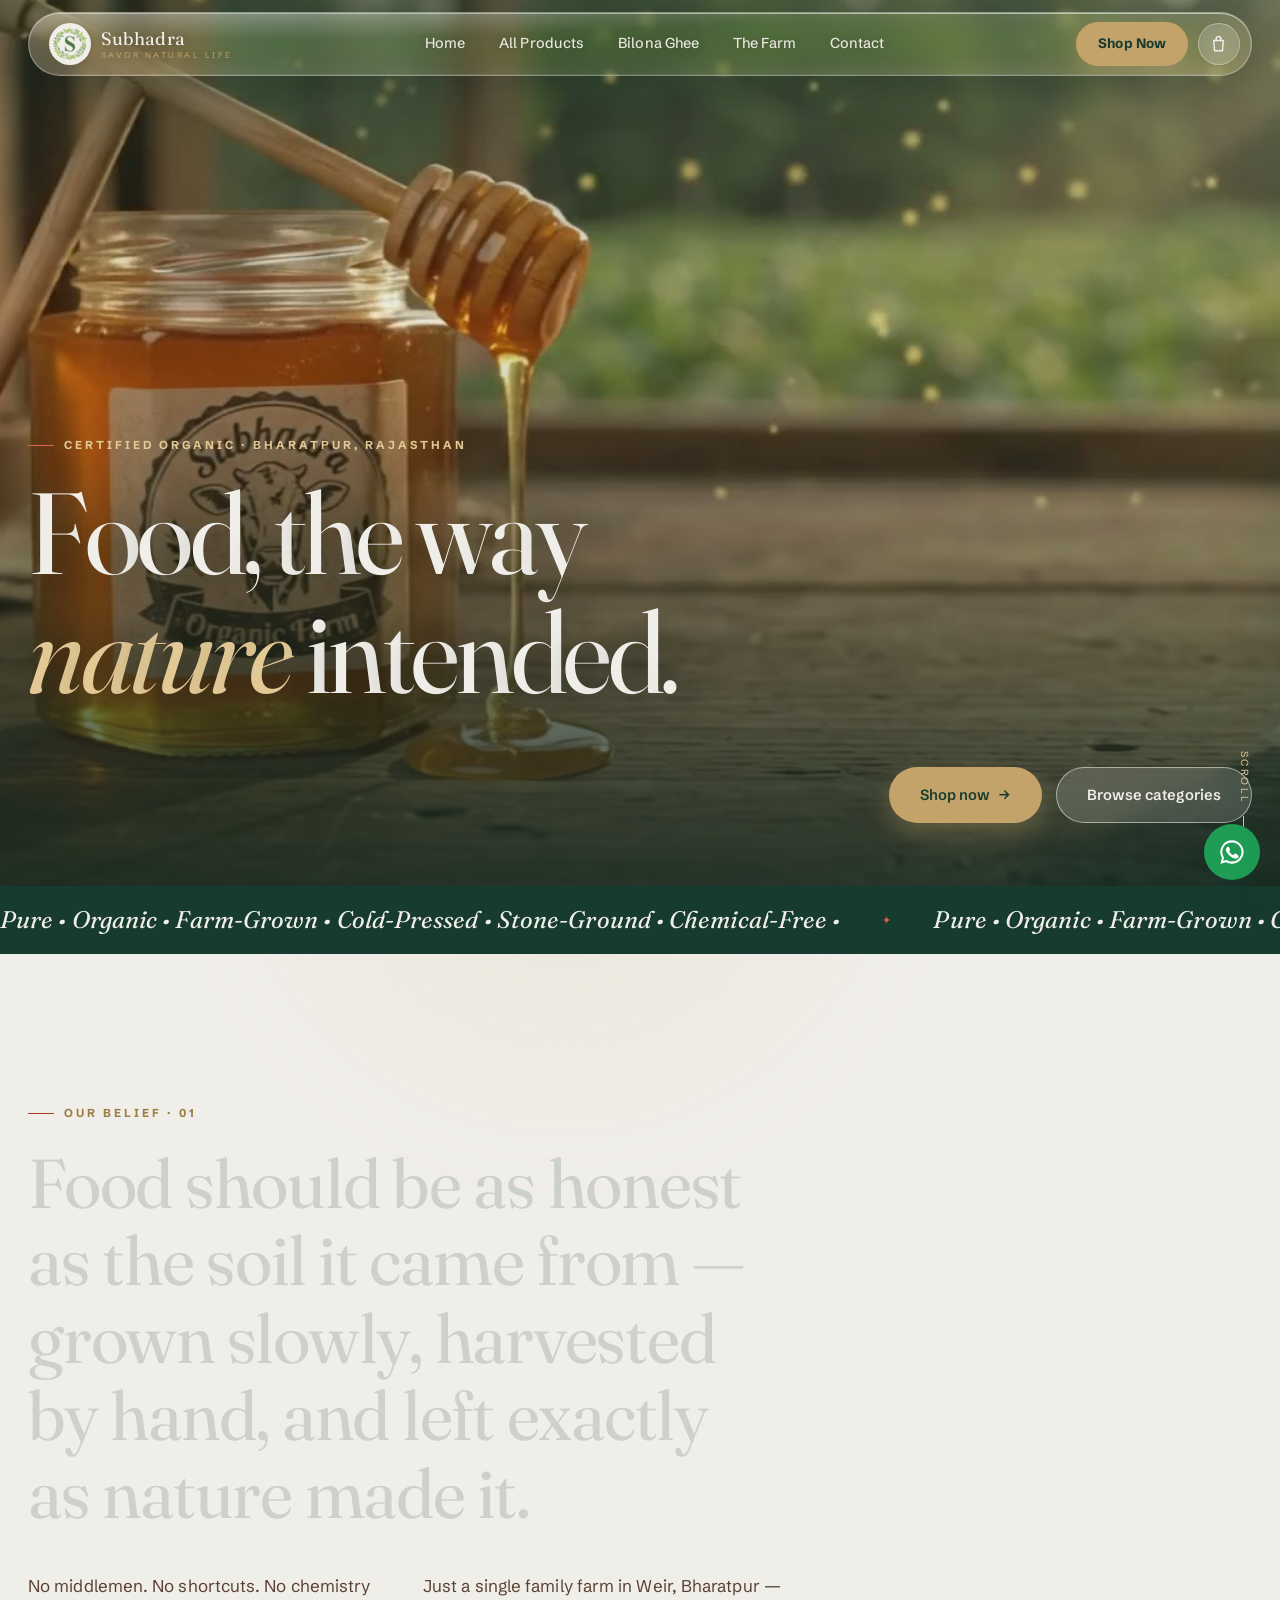
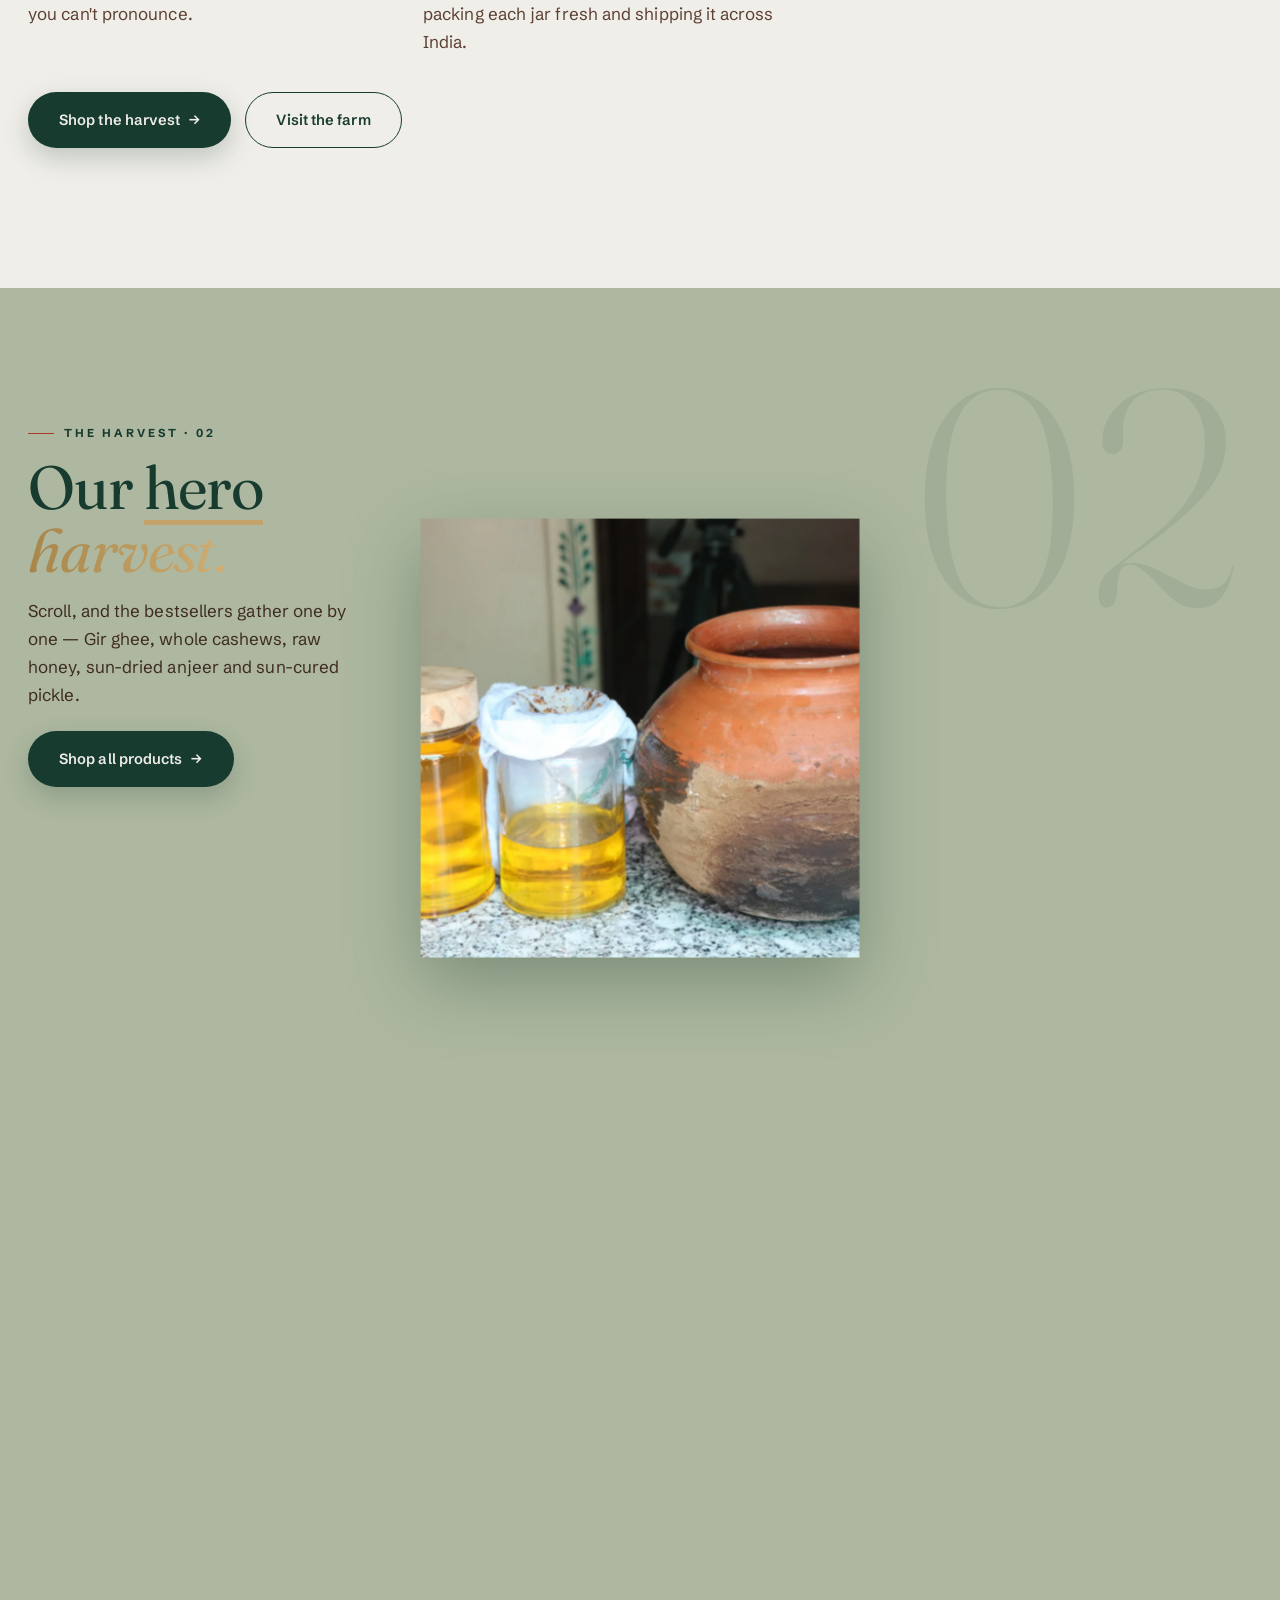
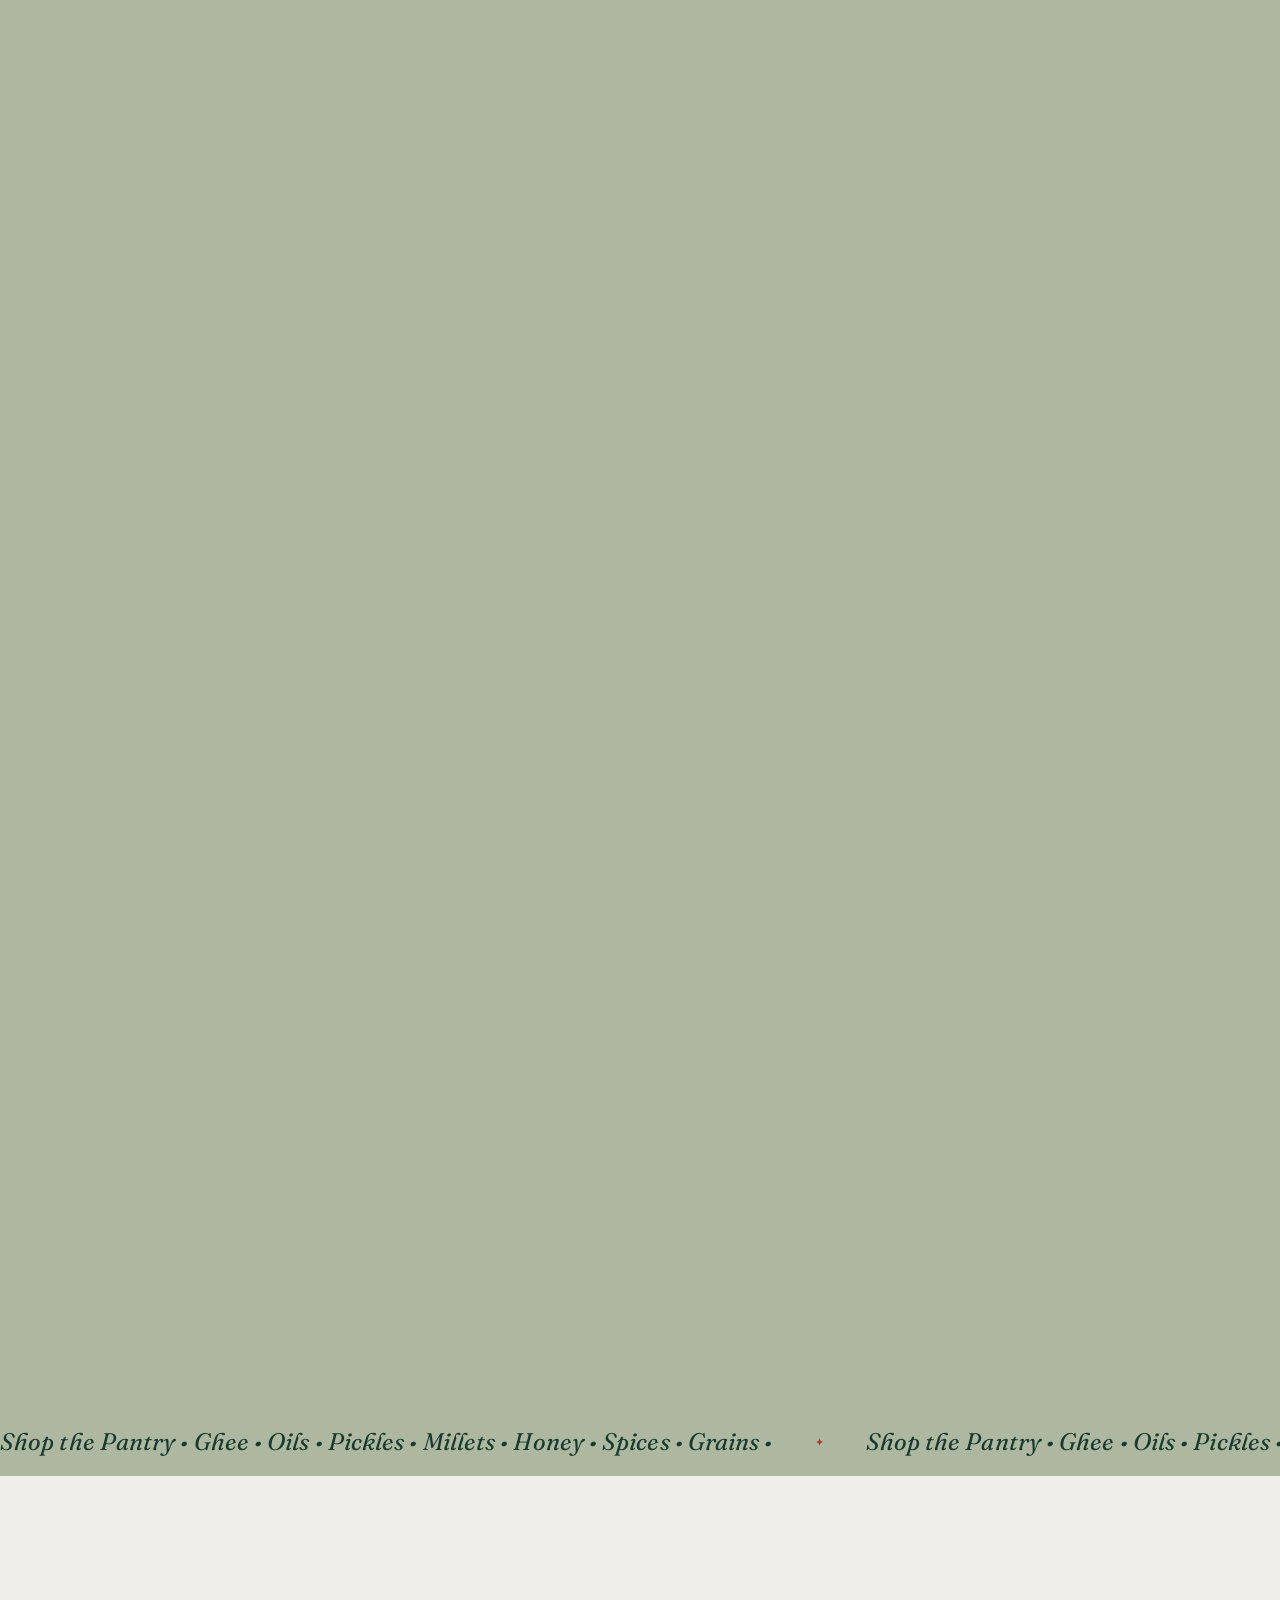
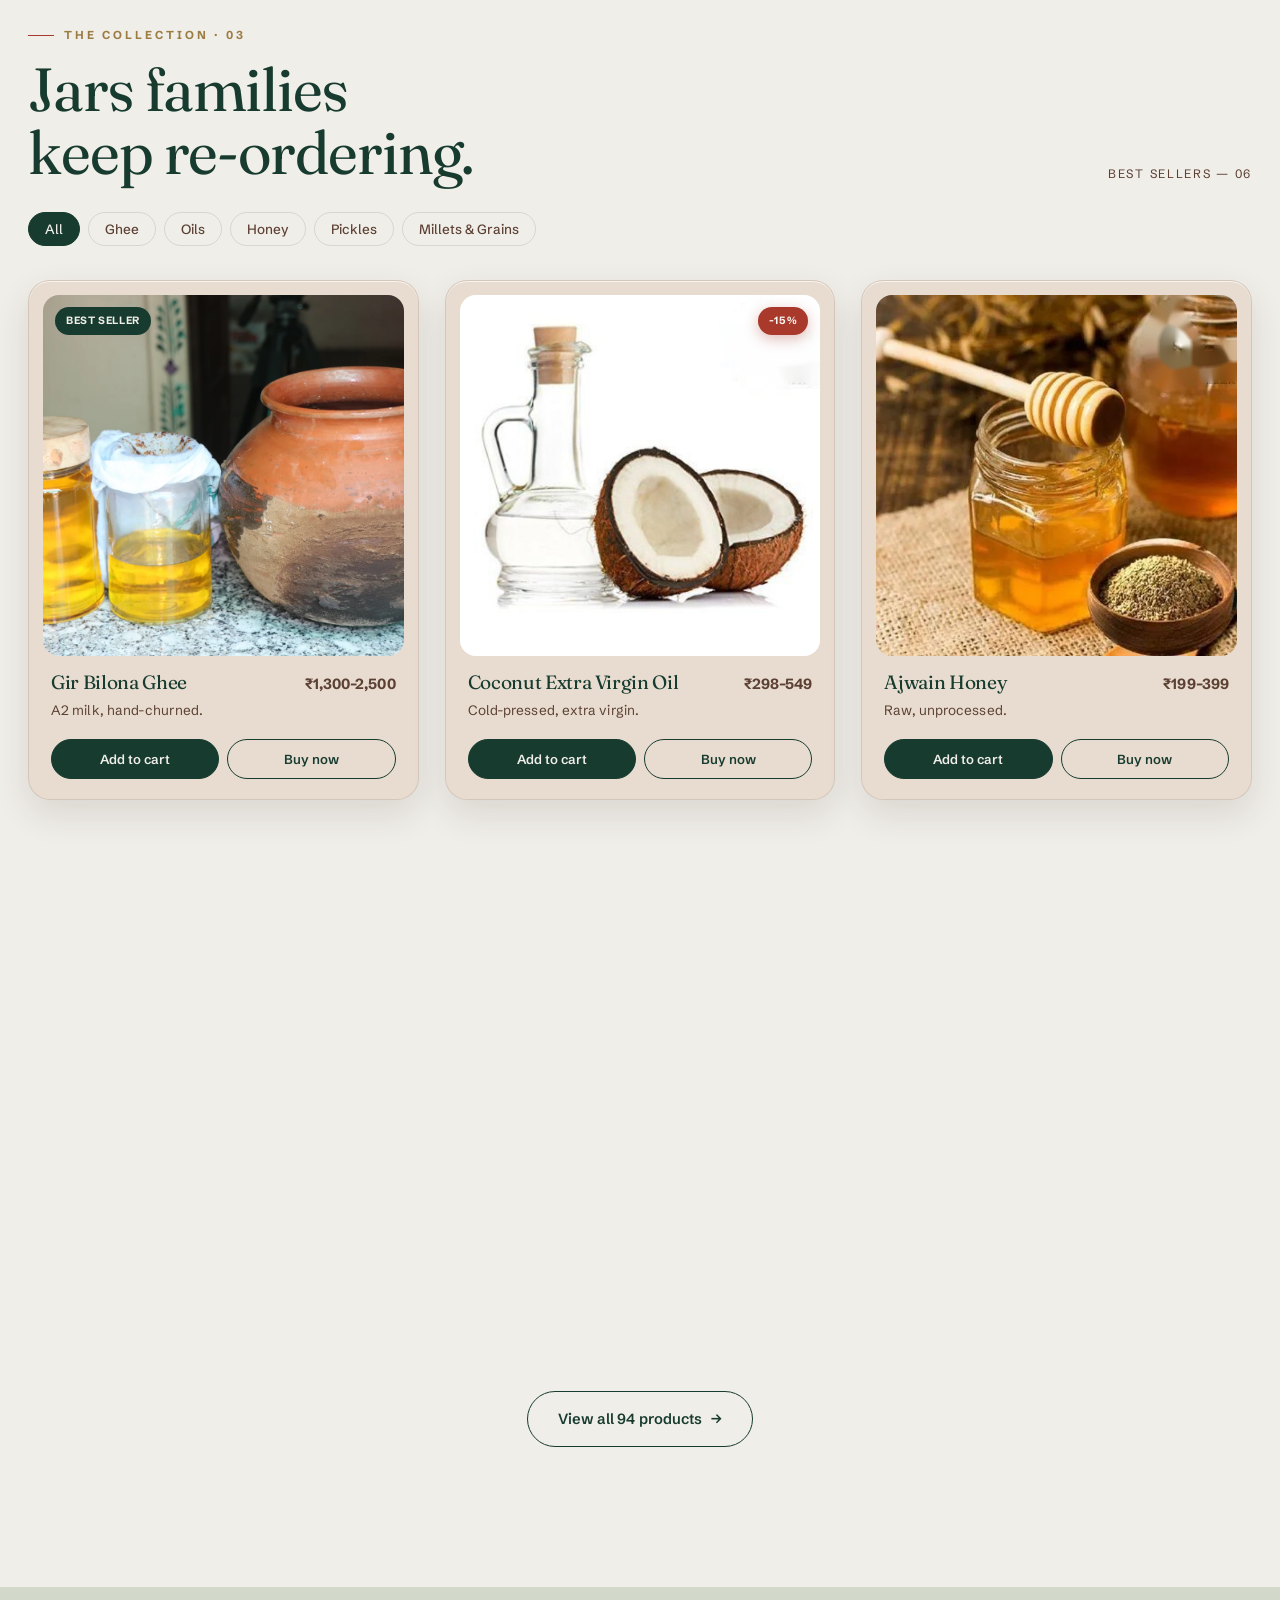
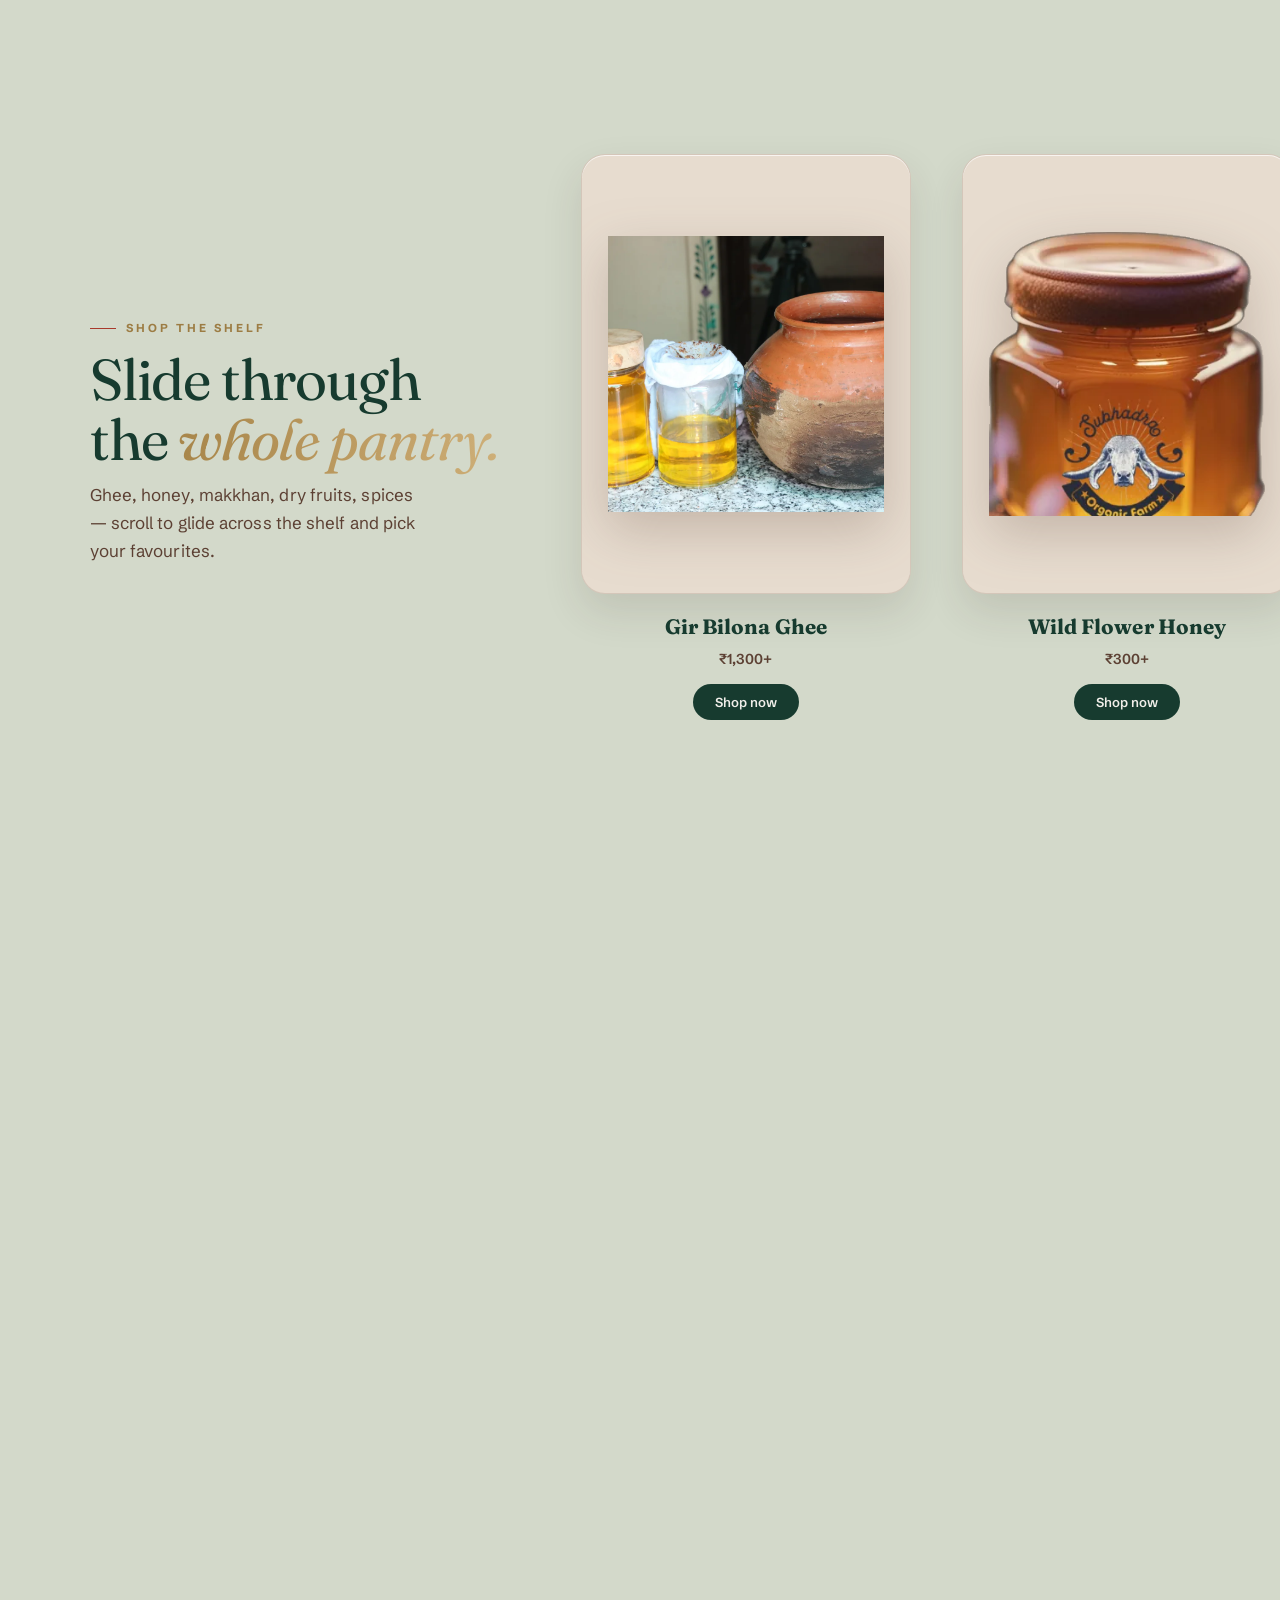
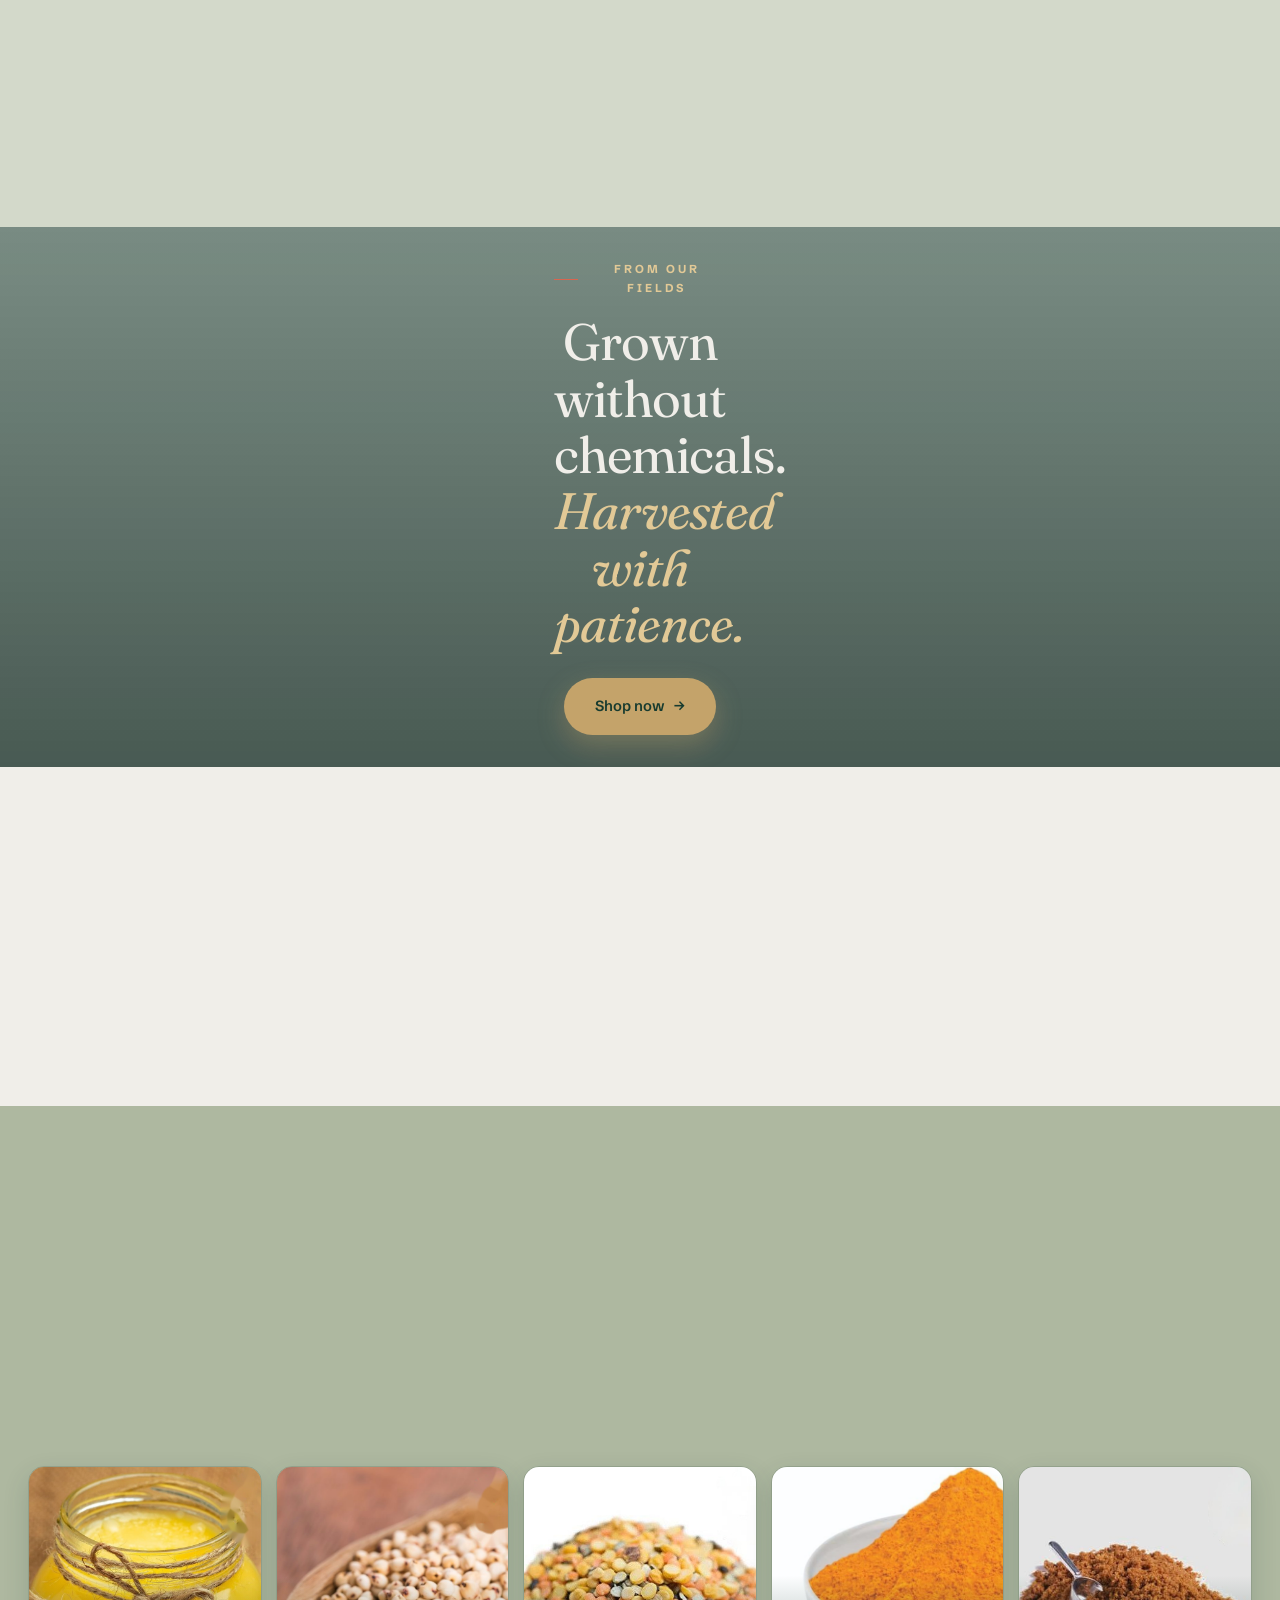
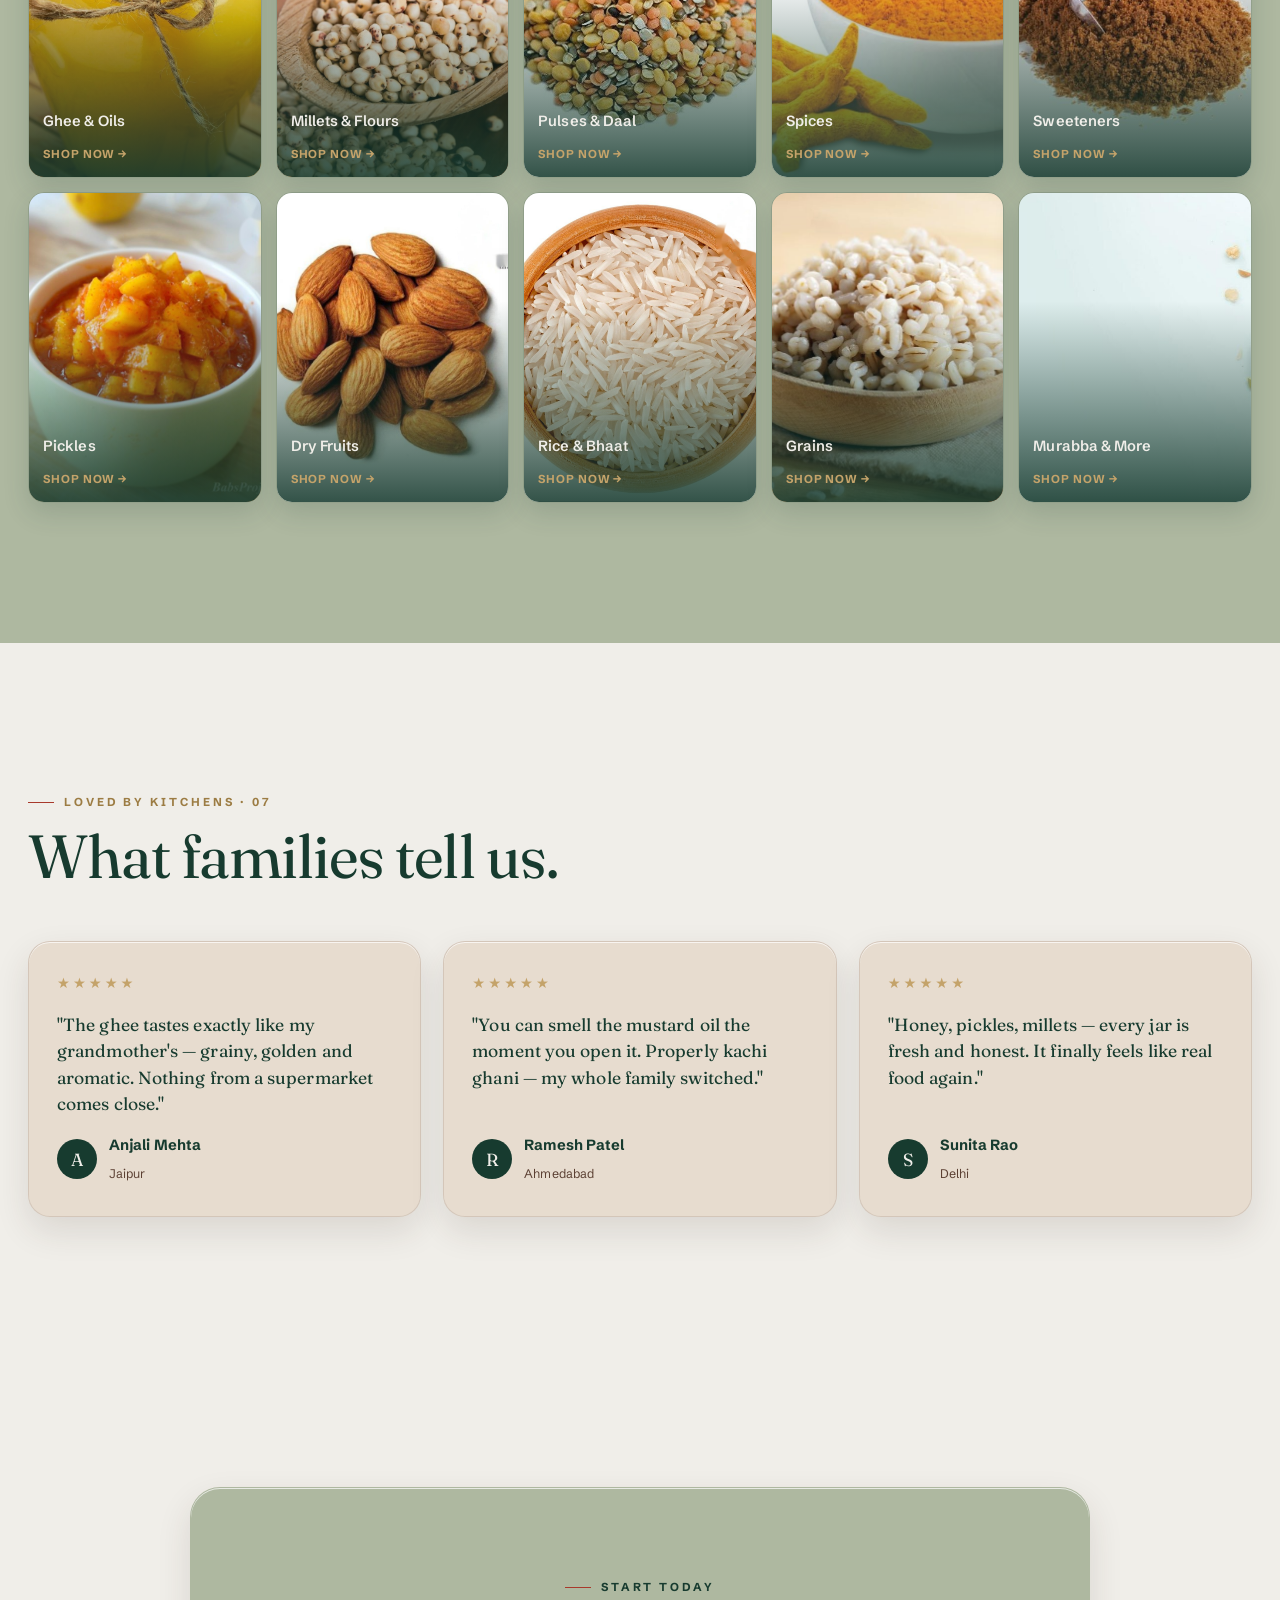
==== commit 10479185: "Remove all non-official logos from product imagery The only mark that should appear on this site is " ====
--- a/index.html
+++ b/index.html
@@ -148,15 +148,15 @@
     <div class="pg">
       <article class="pcard glass pe pe-roll" data-cat="ghee" data-name="Gir Bilona Ghee" data-price="1300"><div class="pim"><span class="tag">Best seller</span><img src="/assets/img/eeffd783cc.webp" alt="Gir Bilona Ghee"><button class="quick" data-add="Gir Bilona Ghee">+ Quick add</button></div>
         <div class="pmeta"><h3>Gir Bilona Ghee</h3><span class="pr">₹1,300–2,500</span></div><div class="pd">A2 milk, hand-churned.</div><div class="acts"><button class="addc" data-add="Gir Bilona Ghee">Add to cart</button><button class="buy" data-buy="Gir Bilona Ghee">Buy now</button></div></article>
-      <article class="pcard glass pe pe-elastic" data-cat="oils" data-name="Coconut Extra Virgin Oil" data-price="298"><div class="pim"><span class="tag off">-15%</span><img src="/assets/img/9c4a701024.jpg" alt="Coconut Extra Virgin Oil"><button class="quick" data-add="Coconut Extra Virgin Oil">+ Quick add</button></div>
+      <article class="pcard glass pe pe-elastic" data-cat="oils" data-name="Coconut Extra Virgin Oil" data-price="298"><div class="pim"><span class="tag off">-15%</span><img src="/assets/img/cc370ef377.jpg" alt="Coconut Extra Virgin Oil"><button class="quick" data-add="Coconut Extra Virgin Oil">+ Quick add</button></div>
         <div class="pmeta"><h3>Coconut Extra Virgin Oil</h3><span class="pr">₹298–549</span></div><div class="pd">Cold-pressed, extra virgin.</div><div class="acts"><button class="addc" data-add="Coconut Extra Virgin Oil">Add to cart</button><button class="buy" data-buy="Coconut Extra Virgin Oil">Buy now</button></div></article>
-      <article class="pcard glass pe pe-roll" data-cat="sweet" data-name="Ajwain Honey" data-price="199"><div class="pim"><img src="/assets/img/51f71908b9.jpg" alt="Ajwain Honey"><button class="quick" data-add="Ajwain Honey">+ Quick add</button></div>
+      <article class="pcard glass pe pe-roll" data-cat="sweet" data-name="Ajwain Honey" data-price="199"><div class="pim"><img src="/assets/img/01b9252276.jpg" alt="Ajwain Honey"><button class="quick" data-add="Ajwain Honey">+ Quick add</button></div>
         <div class="pmeta"><h3>Ajwain Honey</h3><span class="pr">₹199–399</span></div><div class="pd">Raw, unprocessed.</div><div class="acts"><button class="addc" data-add="Ajwain Honey">Add to cart</button><button class="buy" data-buy="Ajwain Honey">Buy now</button></div></article>
       <article class="pcard glass pe pe-elastic" data-cat="ghee" data-name="Makkhan" data-price="1100"><div class="pim"><span class="tag off">-9%</span><img src="/assets/img/b27095fe2a.webp" alt="Makkhan"><button class="quick" data-add="Makkhan">+ Quick add</button></div>
         <div class="pmeta"><h3>Makkhan</h3><span class="pr">₹1,100–2,000</span></div><div class="pd">Fresh, hand-churned white butter.</div><div class="acts"><button class="addc" data-add="Makkhan">Add to cart</button><button class="buy" data-buy="Makkhan">Buy now</button></div></article>
-      <article class="pcard glass pe pe-roll" data-cat="pickles" data-name="Sweet Lemon Pickle" data-price="125"><div class="pim"><span class="tag">Hand-made</span><img src="/assets/img/bfa41105a4.jpg" alt="Sweet Lemon Pickle"><button class="quick" data-add="Sweet Lemon Pickle">+ Quick add</button></div>
+      <article class="pcard glass pe pe-roll" data-cat="pickles" data-name="Sweet Lemon Pickle" data-price="125"><div class="pim"><span class="tag">Hand-made</span><img src="/assets/img/85dfc35e0b.jpg" alt="Sweet Lemon Pickle"><button class="quick" data-add="Sweet Lemon Pickle">+ Quick add</button></div>
         <div class="pmeta"><h3>Sweet Lemon Pickle</h3><span class="pr">₹125–225</span></div><div class="pd">Sun-cured, small batch.</div><div class="acts"><button class="addc" data-add="Sweet Lemon Pickle">Add to cart</button><button class="buy" data-buy="Sweet Lemon Pickle">Buy now</button></div></article>
-      <article class="pcard glass pe pe-elastic" data-cat="grains" data-name="Jowar (Sorghum)" data-price="650"><div class="pim"><img src="/assets/img/0fc5e4e659.jpg" alt="Jowar (Sorghum)"><button class="quick" data-add="Jowar (Sorghum)">+ Quick add</button></div>
+      <article class="pcard glass pe pe-elastic" data-cat="grains" data-name="Jowar (Sorghum)" data-price="650"><div class="pim"><img src="/assets/img/dec309d222.jpg" alt="Jowar (Sorghum)"><button class="quick" data-add="Jowar (Sorghum)">+ Quick add</button></div>
         <div class="pmeta"><h3>Jowar (Sorghum)</h3><span class="pr">₹650–6,300</span></div><div class="pd">Stone-ground millet.</div><div class="acts"><button class="addc" data-add="Jowar (Sorghum)">Add to cart</button><button class="buy" data-buy="Jowar (Sorghum)">Buy now</button></div></article>
     </div>
     <div class="viewall"><a class="btn line" href="/products/">View all 94 products <span class="ar">→</span></a></div>
@@ -182,7 +182,7 @@
       <div class="hpcard"><div class="pw"><img src="/assets/img/e5d6718472.webp" alt="Dates (Khajoor) – Medjool" loading="lazy"></div><b>Dates (Khajoor) – Medjool</b><em>₹500+</em><button data-add="Dates (Khajoor) – Medjool">Shop now</button></div>
       <div class="hpcard"><div class="pw"><img src="/assets/img/423b66c211.webp" alt="Almonds (Badam)" loading="lazy"></div><b>Almonds (Badam)</b><em>₹450+</em><button data-add="Almonds (Badam)">Shop now</button></div>
       <div class="hpcard"><div class="pw"><img src="/assets/img/cb60e8fb09.webp" alt="Raisins (Kishmish)" loading="lazy"></div><b>Raisins (Kishmish)</b><em>₹250+</em><button data-add="Raisins (Kishmish)">Shop now</button></div>
-      <div class="hpcard"><div class="pw"><img src="/assets/img/fad57eae89.webp" alt="Red Chilli Powder" loading="lazy"></div><b>Red Chilli Powder</b><em>₹75+</em><button data-add="Red Chilli Powder">Shop now</button></div>
+      <div class="hpcard"><div class="pw"><img src="/assets/img/bbff360c98.webp" alt="Red Chilli Powder" loading="lazy"></div><b>Red Chilli Powder</b><em>₹75+</em><button data-add="Red Chilli Powder">Shop now</button></div>
       <div class="hpcard"><div class="pw"><img src="/assets/img/c2f23b106d.webp" alt="Jaggery" loading="lazy"></div><b>Jaggery</b><em>₹69+</em><button data-add="Jaggery">Shop now</button></div>
       <div class="hpcard"><div class="pw"><img src="/assets/img/bcf1df4470.webp" alt="Natural Dishwash Liquid" loading="lazy"></div><b>Natural Dishwash Liquid</b><em>₹220</em><button data-add="Natural Dishwash Liquid">Shop now</button></div>
     </div>
@@ -192,7 +192,7 @@
 
 <!-- PARALLAX BREAK -->
 <section class="brk">
-  <div class="bg"><img id="brkImg" src="/assets/img/ae8f906cc3.jpg" alt="Turmeric"></div>
+  <div class="bg"><img id="brkImg" src="/assets/img/31448b361f.jpg" alt="Turmeric"></div>
   <div class="cap">
     <span class="eyebrow">From our fields</span>
     <h2>Grown without chemicals.<br><em>Harvested with patience.</em></h2>
@@ -221,16 +221,16 @@
       <h2 class="cascade" style="margin-top:14px;">Everything from our land.</h2></div>
       <span class="sidx" data-rev data-d="1">10 departments · tap to shop</span></div>
     <div class="cats">
-      <div class="cat" data-rev><img src="/assets/img/1ea5e4d38c.jpg" alt=""><b>Ghee &amp; Oils</b><span class="shopnow">Shop now →</span></div>
-      <div class="cat" data-rev data-d="1"><img src="/assets/img/0fc5e4e659.jpg" alt=""><b>Millets &amp; Flours</b><span class="shopnow">Shop now →</span></div>
-      <div class="cat" data-rev data-d="2"><img src="/assets/img/4e24e513d0.jpg" alt=""><b>Pulses &amp; Daal</b><span class="shopnow">Shop now →</span></div>
-      <div class="cat" data-rev data-d="3"><img src="/assets/img/ae8f906cc3.jpg" alt=""><b>Spices</b><span class="shopnow">Shop now →</span></div>
-      <div class="cat" data-rev data-d="4"><img src="/assets/img/2a06fdd624.jpg" alt=""><b>Sweeteners</b><span class="shopnow">Shop now →</span></div>
-      <div class="cat" data-rev><img src="/assets/img/bfa41105a4.jpg" alt=""><b>Pickles</b><span class="shopnow">Shop now →</span></div>
-      <div class="cat" data-rev data-d="1"><img src="/assets/img/49775280aa.jpg" alt=""><b>Dry Fruits</b><span class="shopnow">Shop now →</span></div>
-      <div class="cat" data-rev data-d="2"><img src="/assets/img/a9fa0d85c5.jpg" alt=""><b>Rice &amp; Bhaat</b><span class="shopnow">Shop now →</span></div>
-      <div class="cat" data-rev data-d="3"><img src="/assets/img/3dfa4f9a07.jpg" alt=""><b>Grains</b><span class="shopnow">Shop now →</span></div>
-      <div class="cat" data-rev data-d="4"><img src="/assets/img/0293cad884.jpg" alt=""><b>Murabba &amp; More</b><span class="shopnow">Shop now →</span></div>
+      <div class="cat" data-rev><img src="/assets/img/0f0d7bde34.jpg" alt=""><b>Ghee &amp; Oils</b><span class="shopnow">Shop now →</span></div>
+      <div class="cat" data-rev data-d="1"><img src="/assets/img/dec309d222.jpg" alt=""><b>Millets &amp; Flours</b><span class="shopnow">Shop now →</span></div>
+      <div class="cat" data-rev data-d="2"><img src="/assets/img/de204187e2.jpg" alt=""><b>Pulses &amp; Daal</b><span class="shopnow">Shop now →</span></div>
+      <div class="cat" data-rev data-d="3"><img src="/assets/img/31448b361f.jpg" alt=""><b>Spices</b><span class="shopnow">Shop now →</span></div>
+      <div class="cat" data-rev data-d="4"><img src="/assets/img/0cd1ec4cea.jpg" alt=""><b>Sweeteners</b><span class="shopnow">Shop now →</span></div>
+      <div class="cat" data-rev><img src="/assets/img/85dfc35e0b.jpg" alt=""><b>Pickles</b><span class="shopnow">Shop now →</span></div>
+      <div class="cat" data-rev data-d="1"><img src="/assets/img/41fc30cb3e.jpg" alt=""><b>Dry Fruits</b><span class="shopnow">Shop now →</span></div>
+      <div class="cat" data-rev data-d="2"><img src="/assets/img/c436ea47c6.jpg" alt=""><b>Rice &amp; Bhaat</b><span class="shopnow">Shop now →</span></div>
+      <div class="cat" data-rev data-d="3"><img src="/assets/img/ecd5bbdf03.jpg" alt=""><b>Grains</b><span class="shopnow">Shop now →</span></div>
+      <div class="cat" data-rev data-d="4"><img src="/assets/img/8a6f1195da.jpg" alt=""><b>Murabba &amp; More</b><span class="shopnow">Shop now →</span></div>
     </div>
   </div>
 </section>
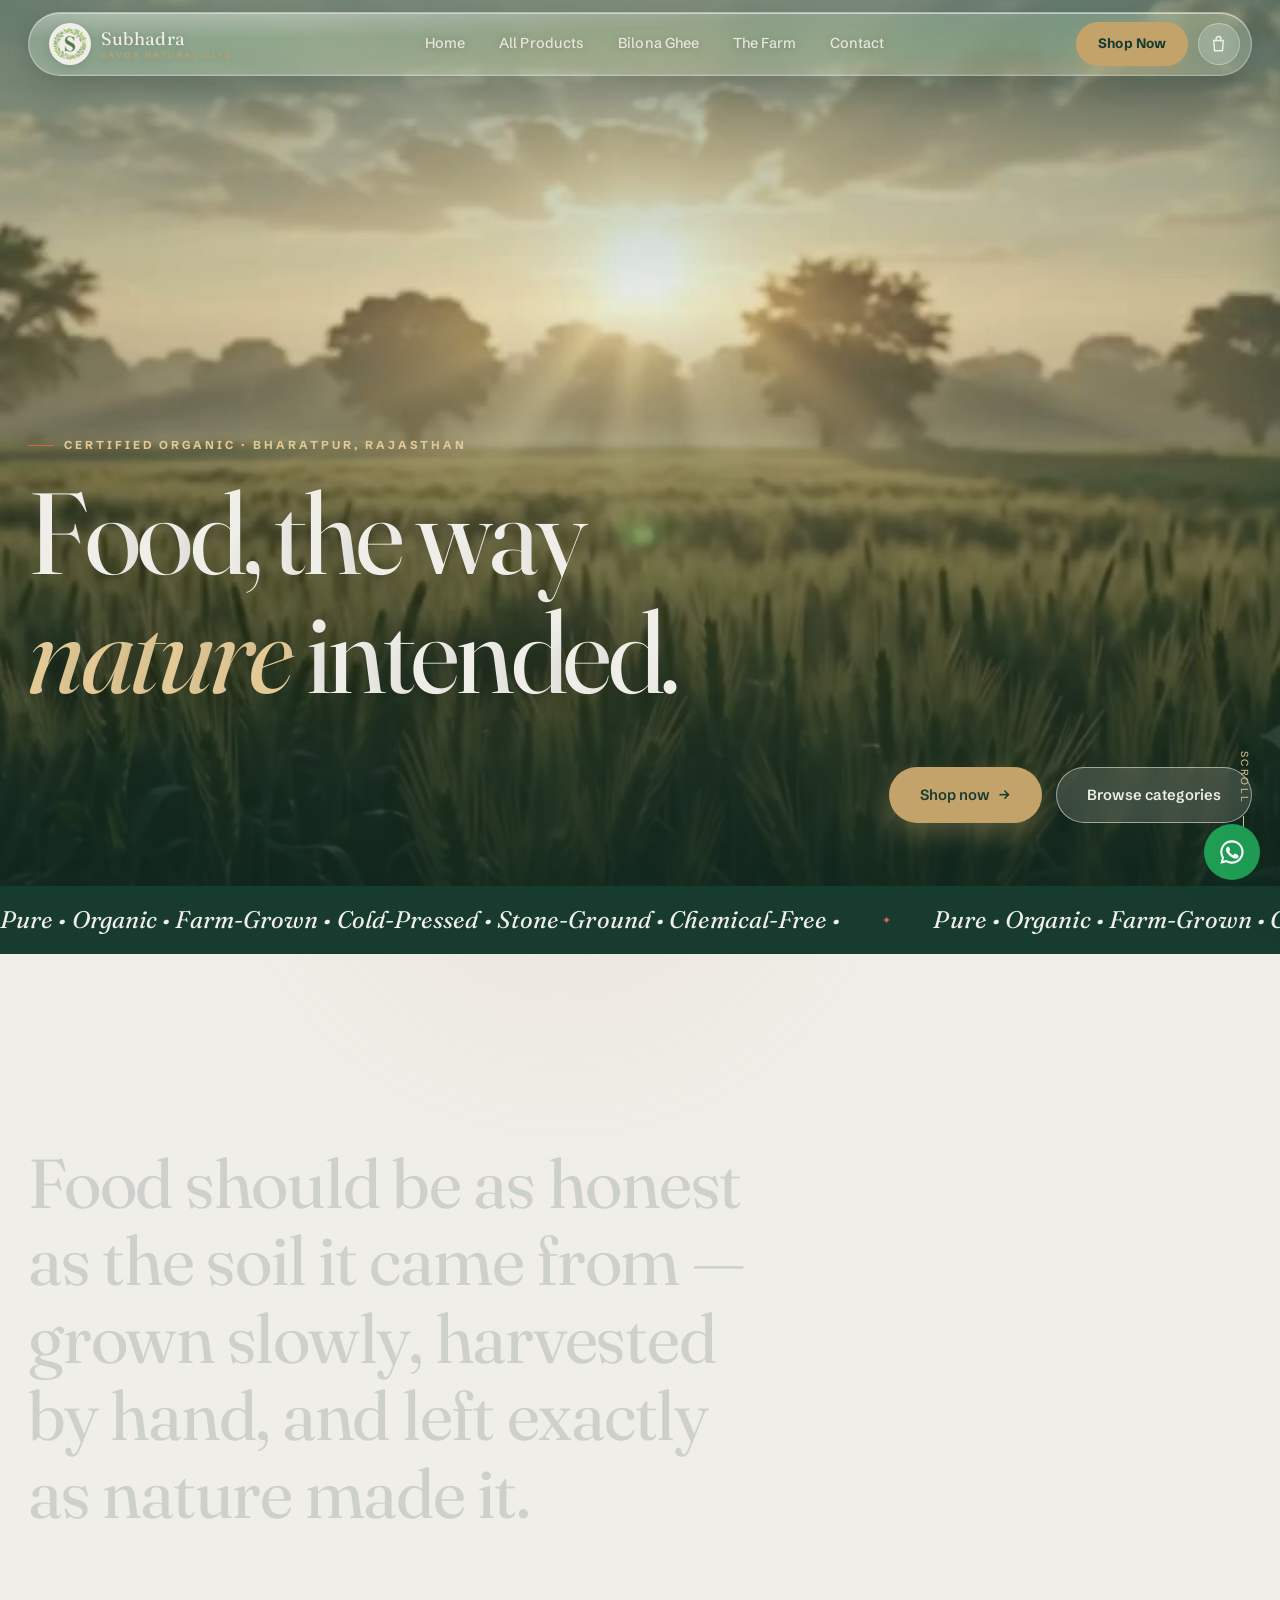
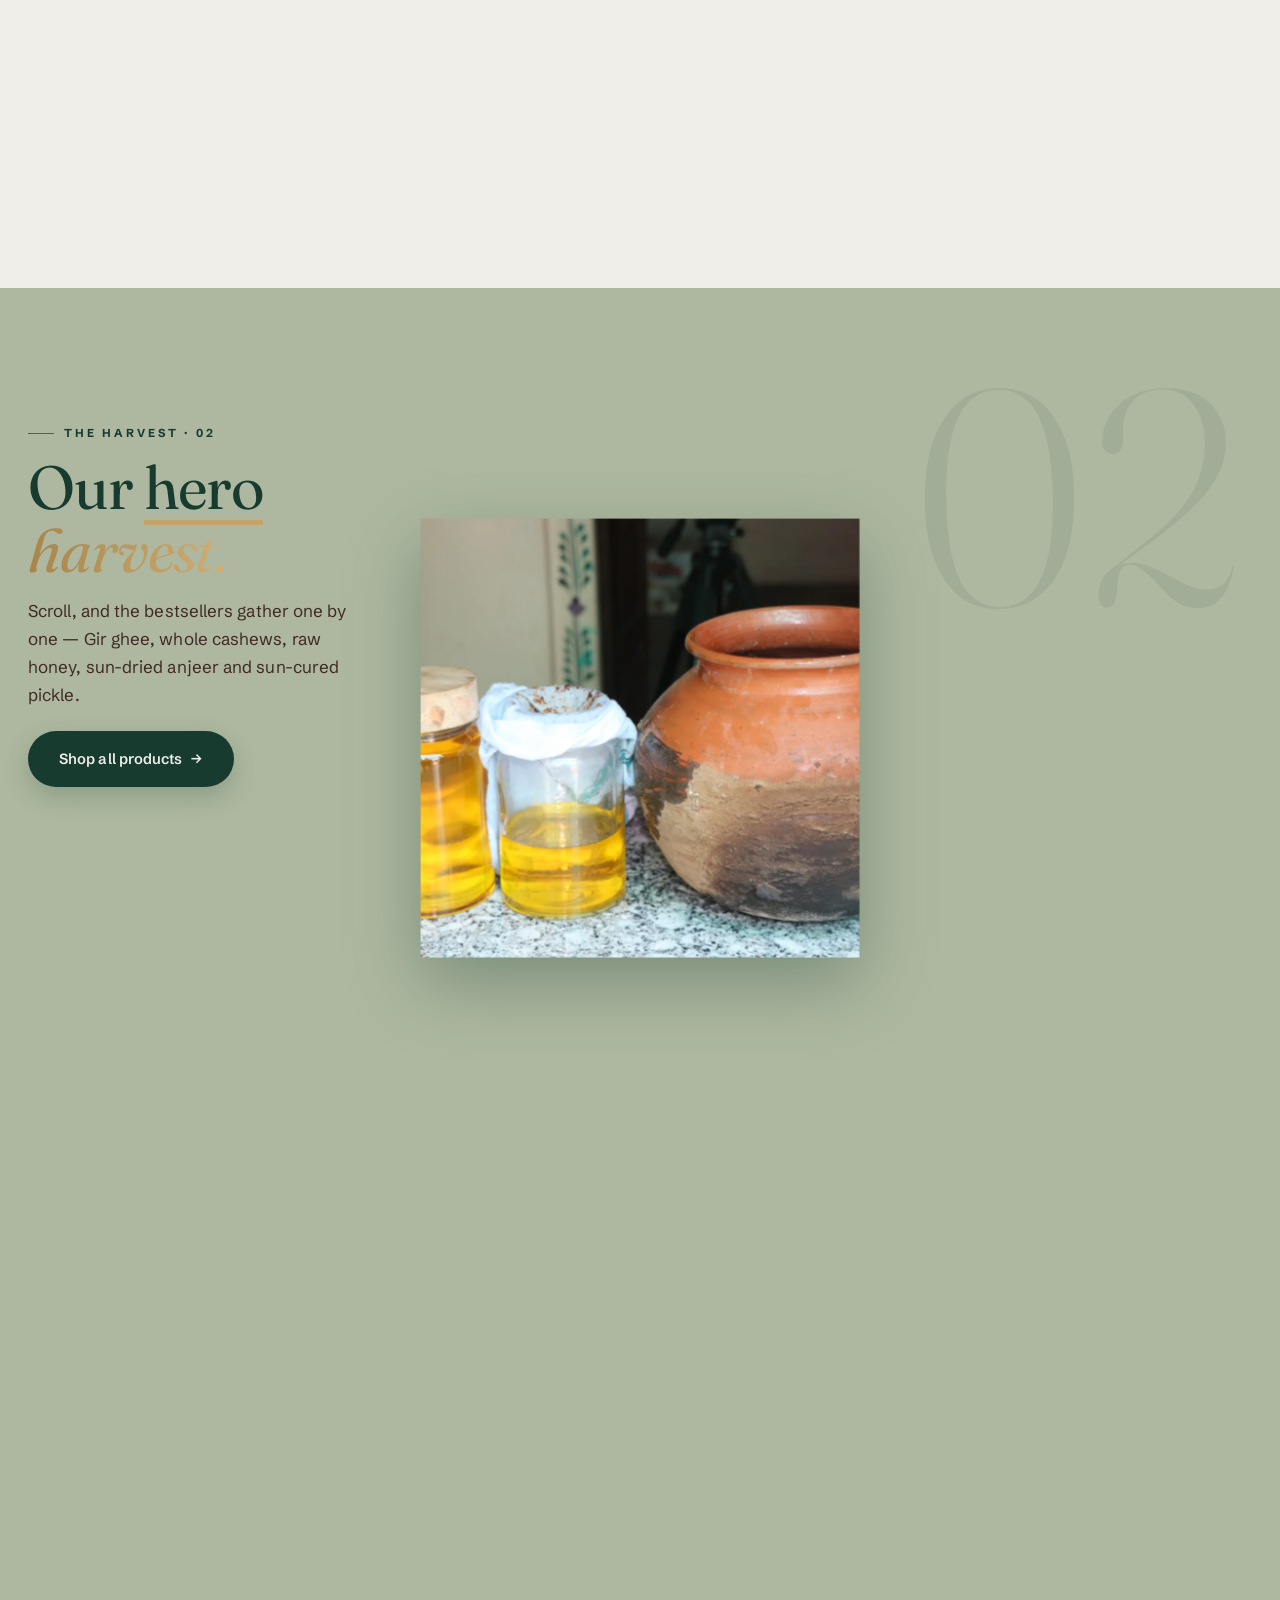
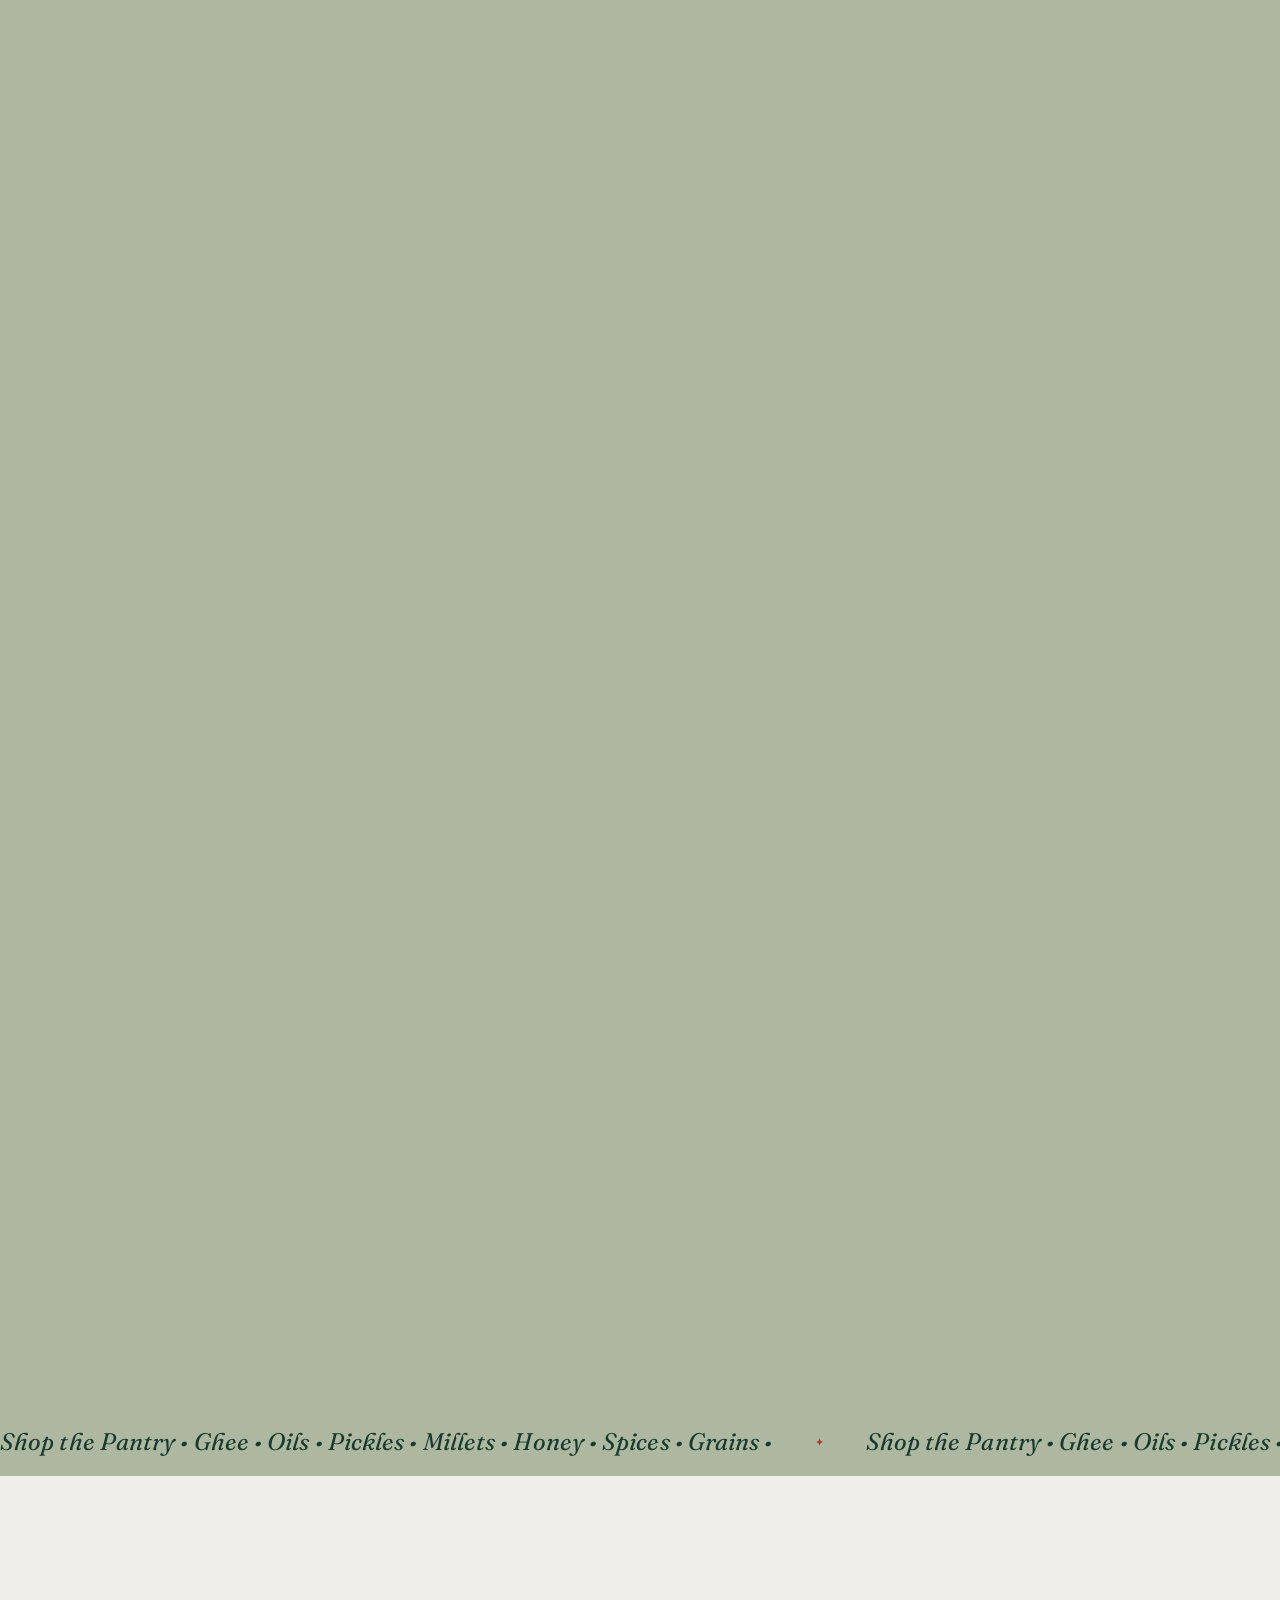
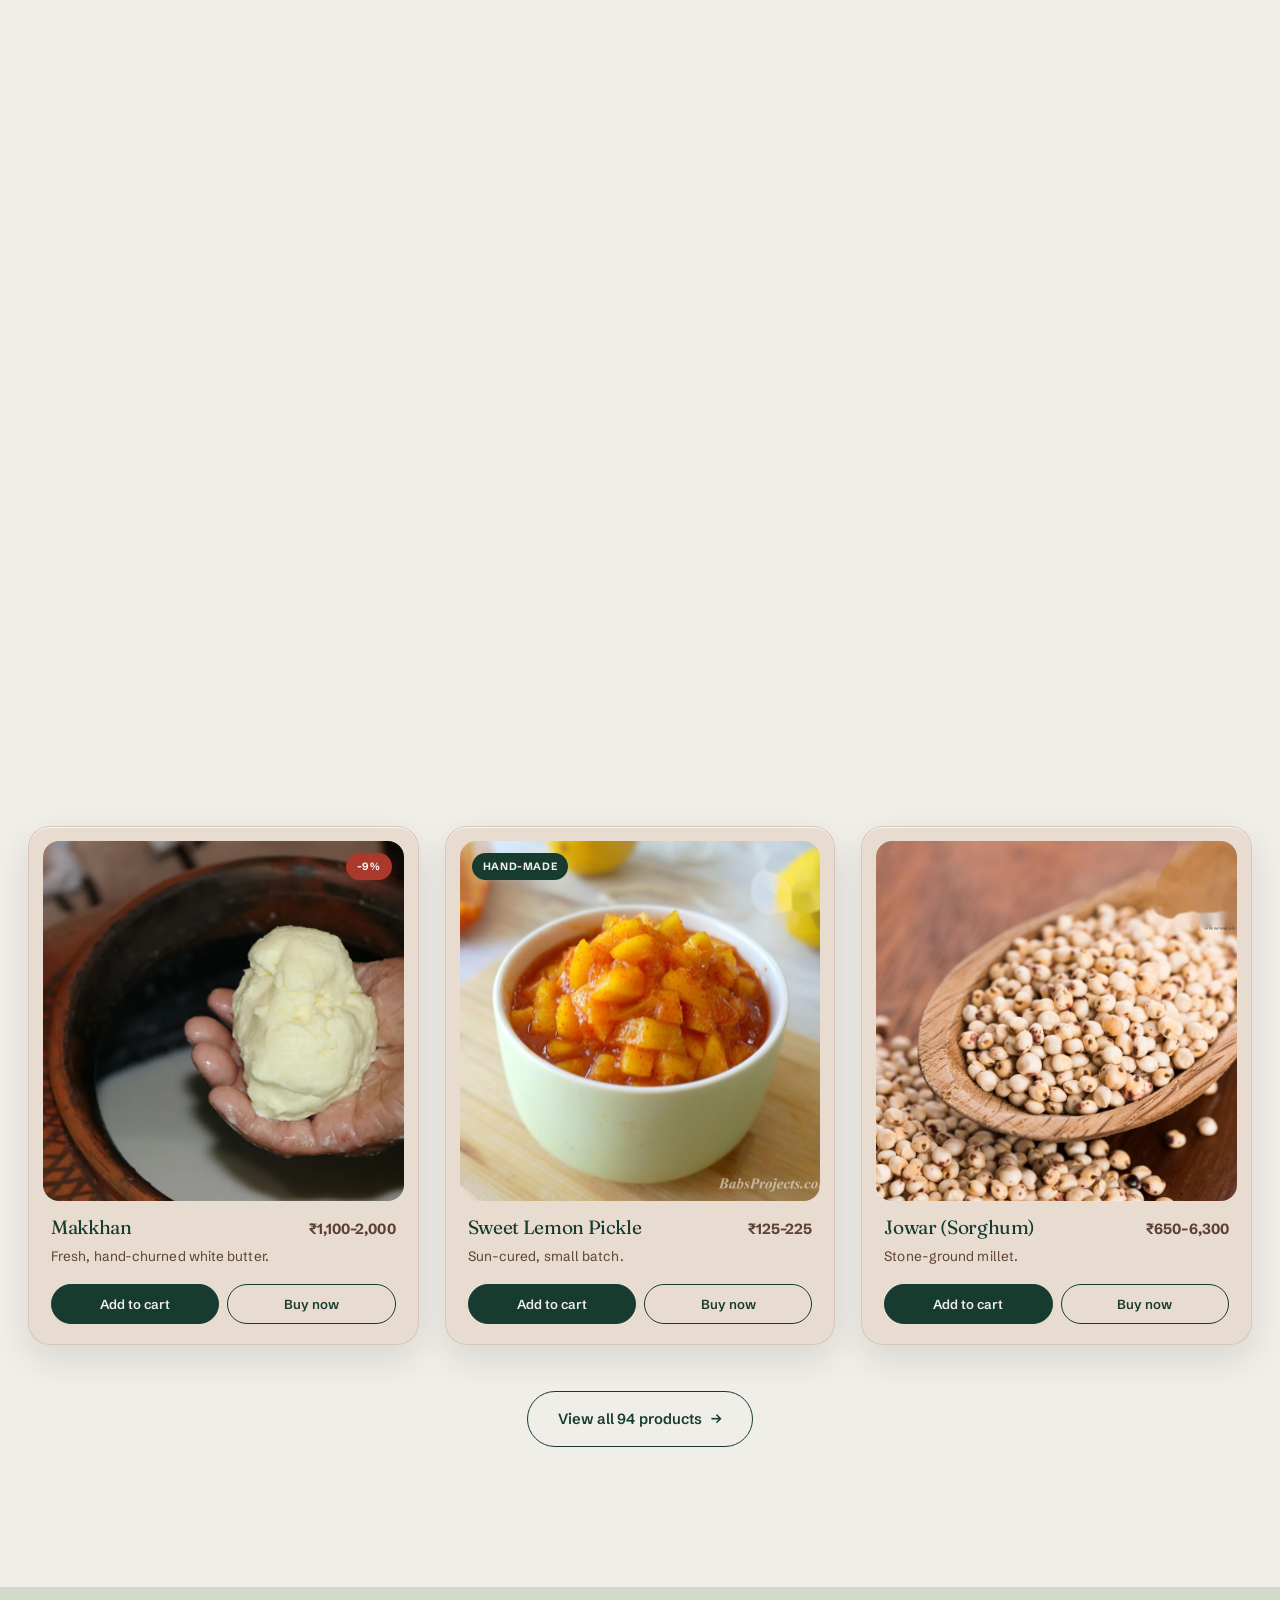
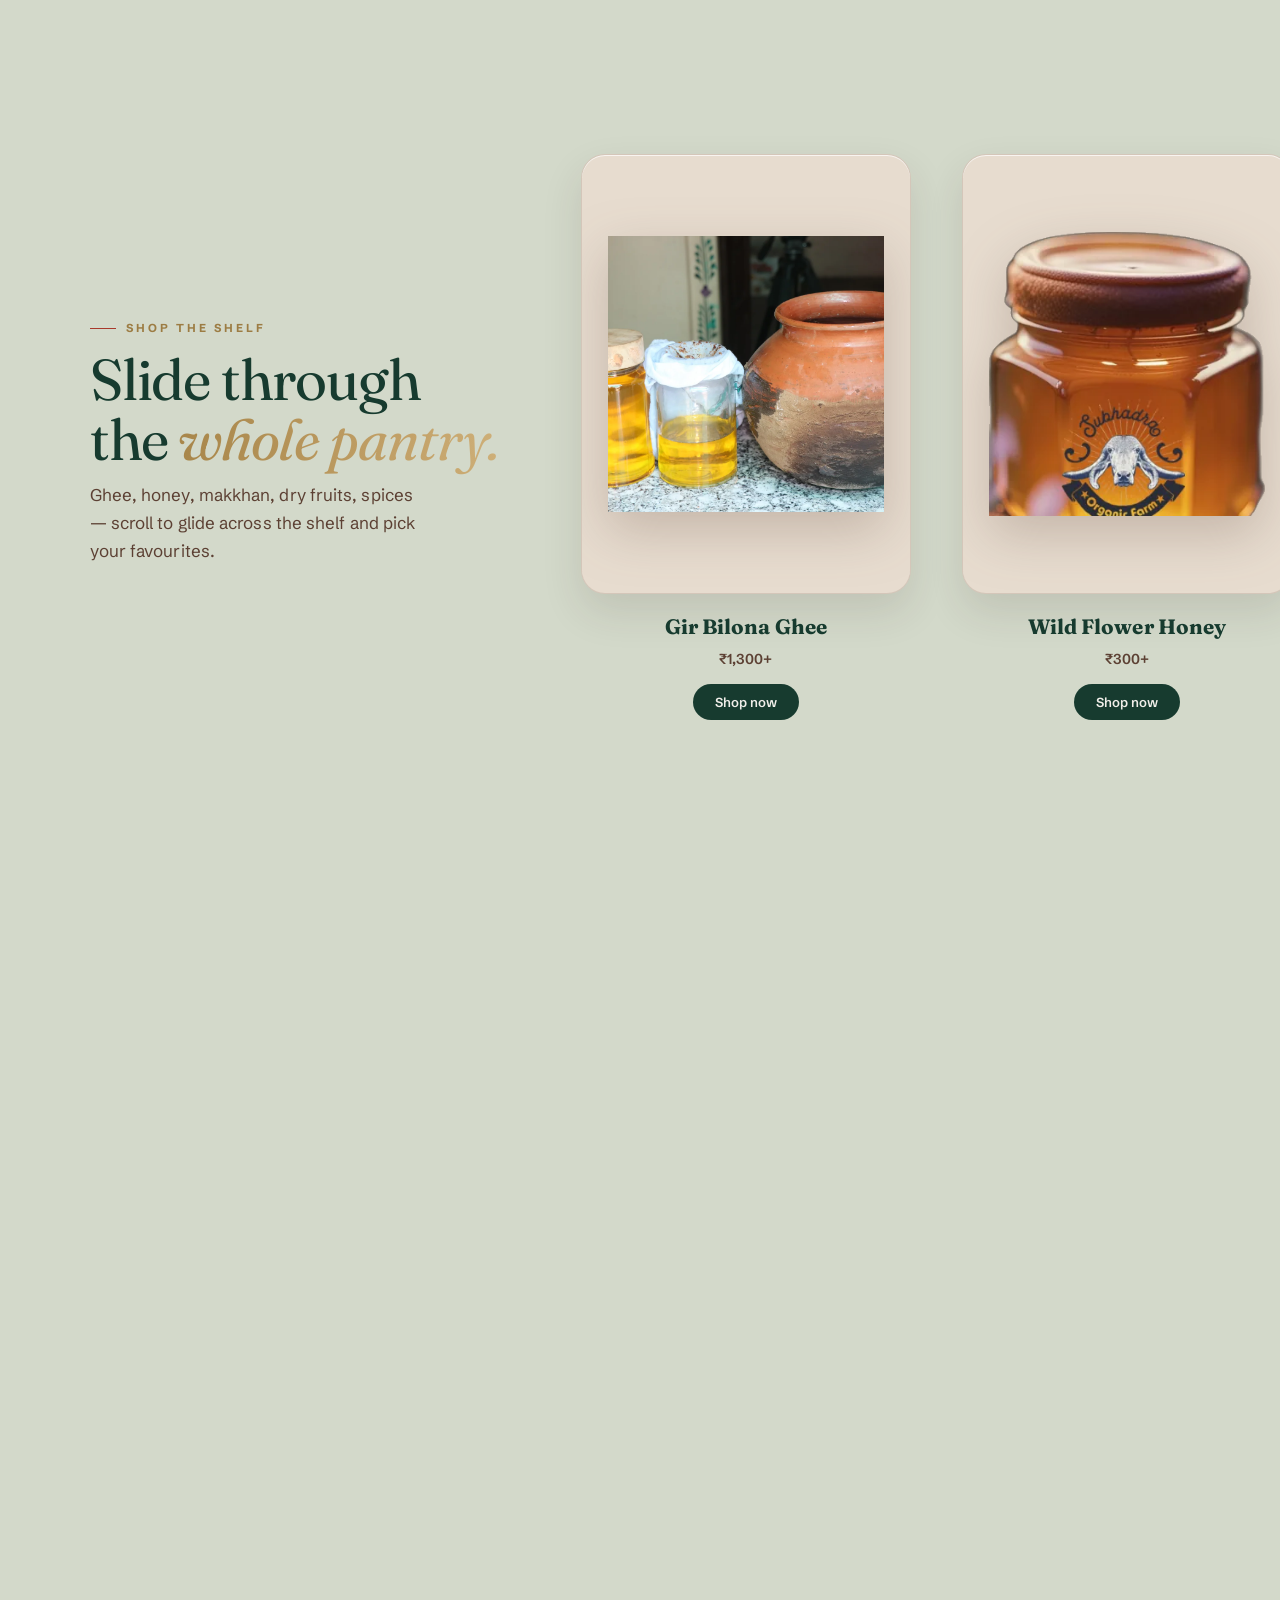
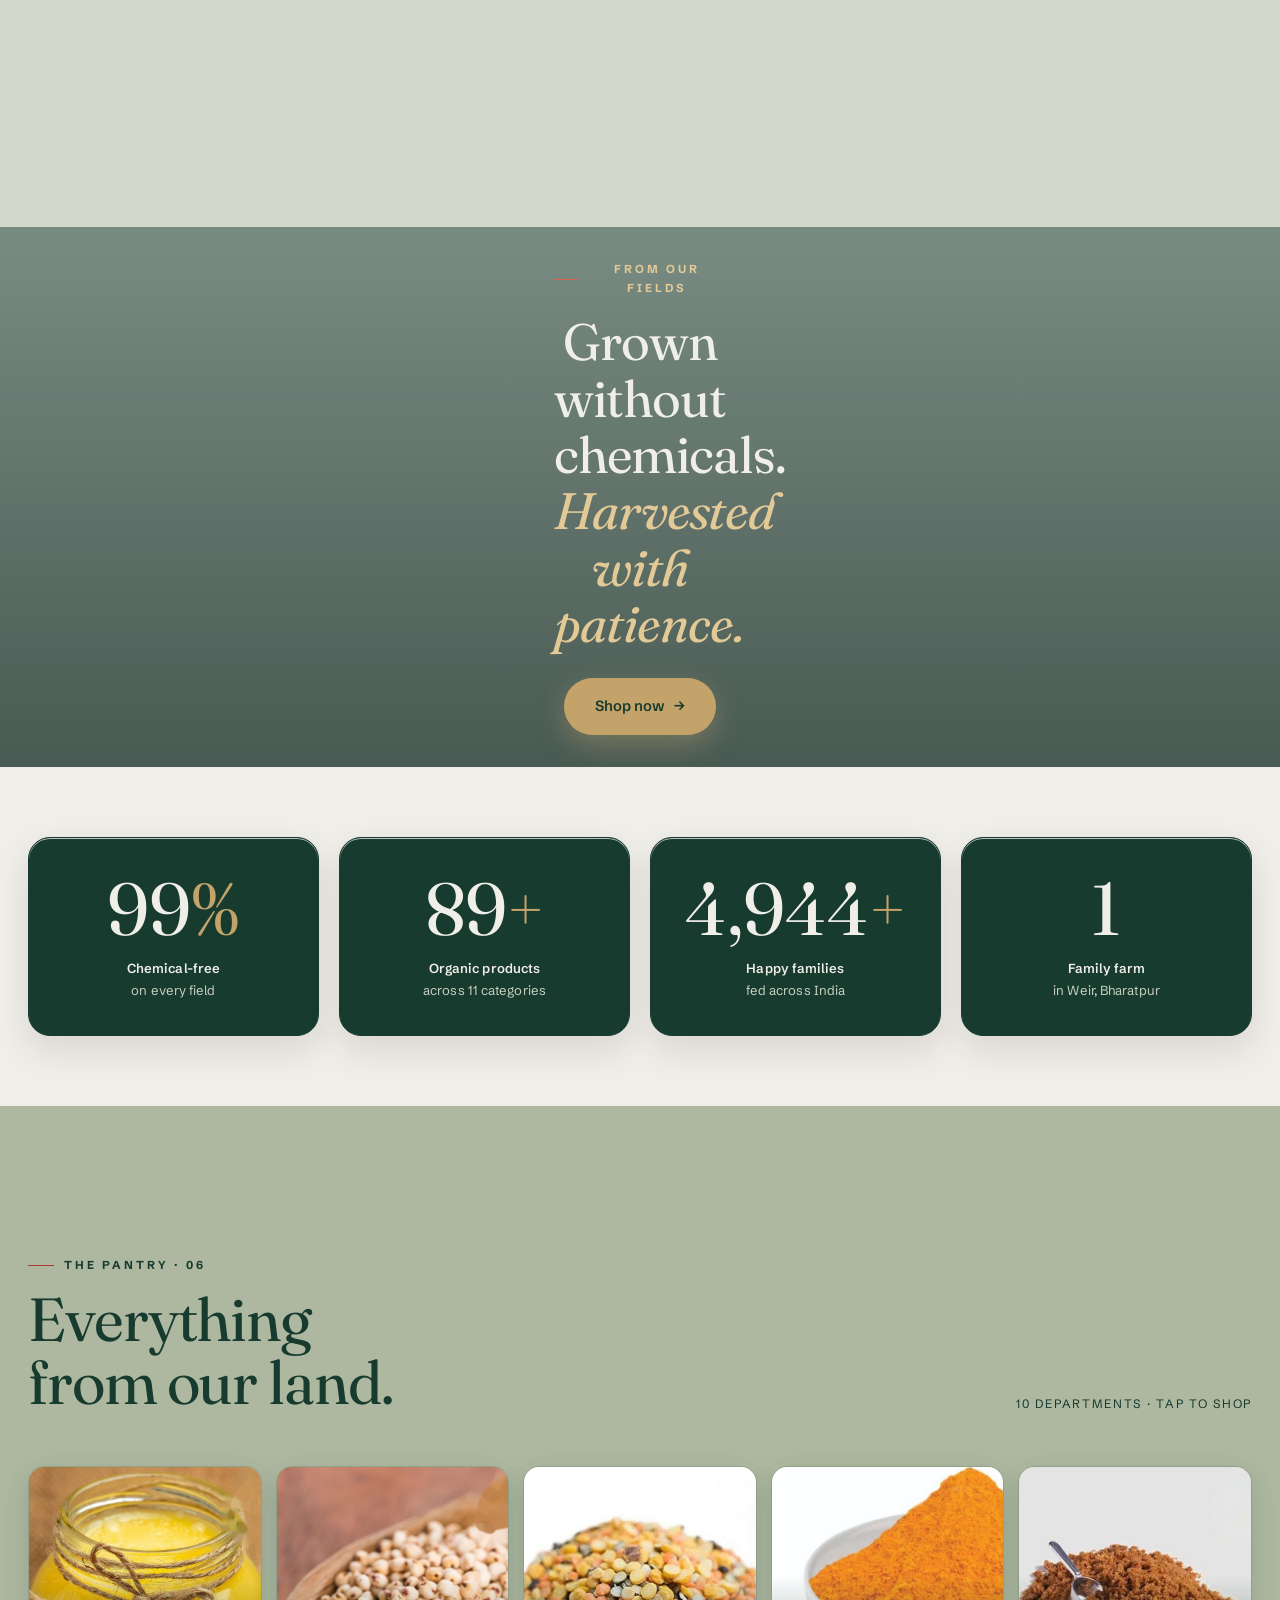
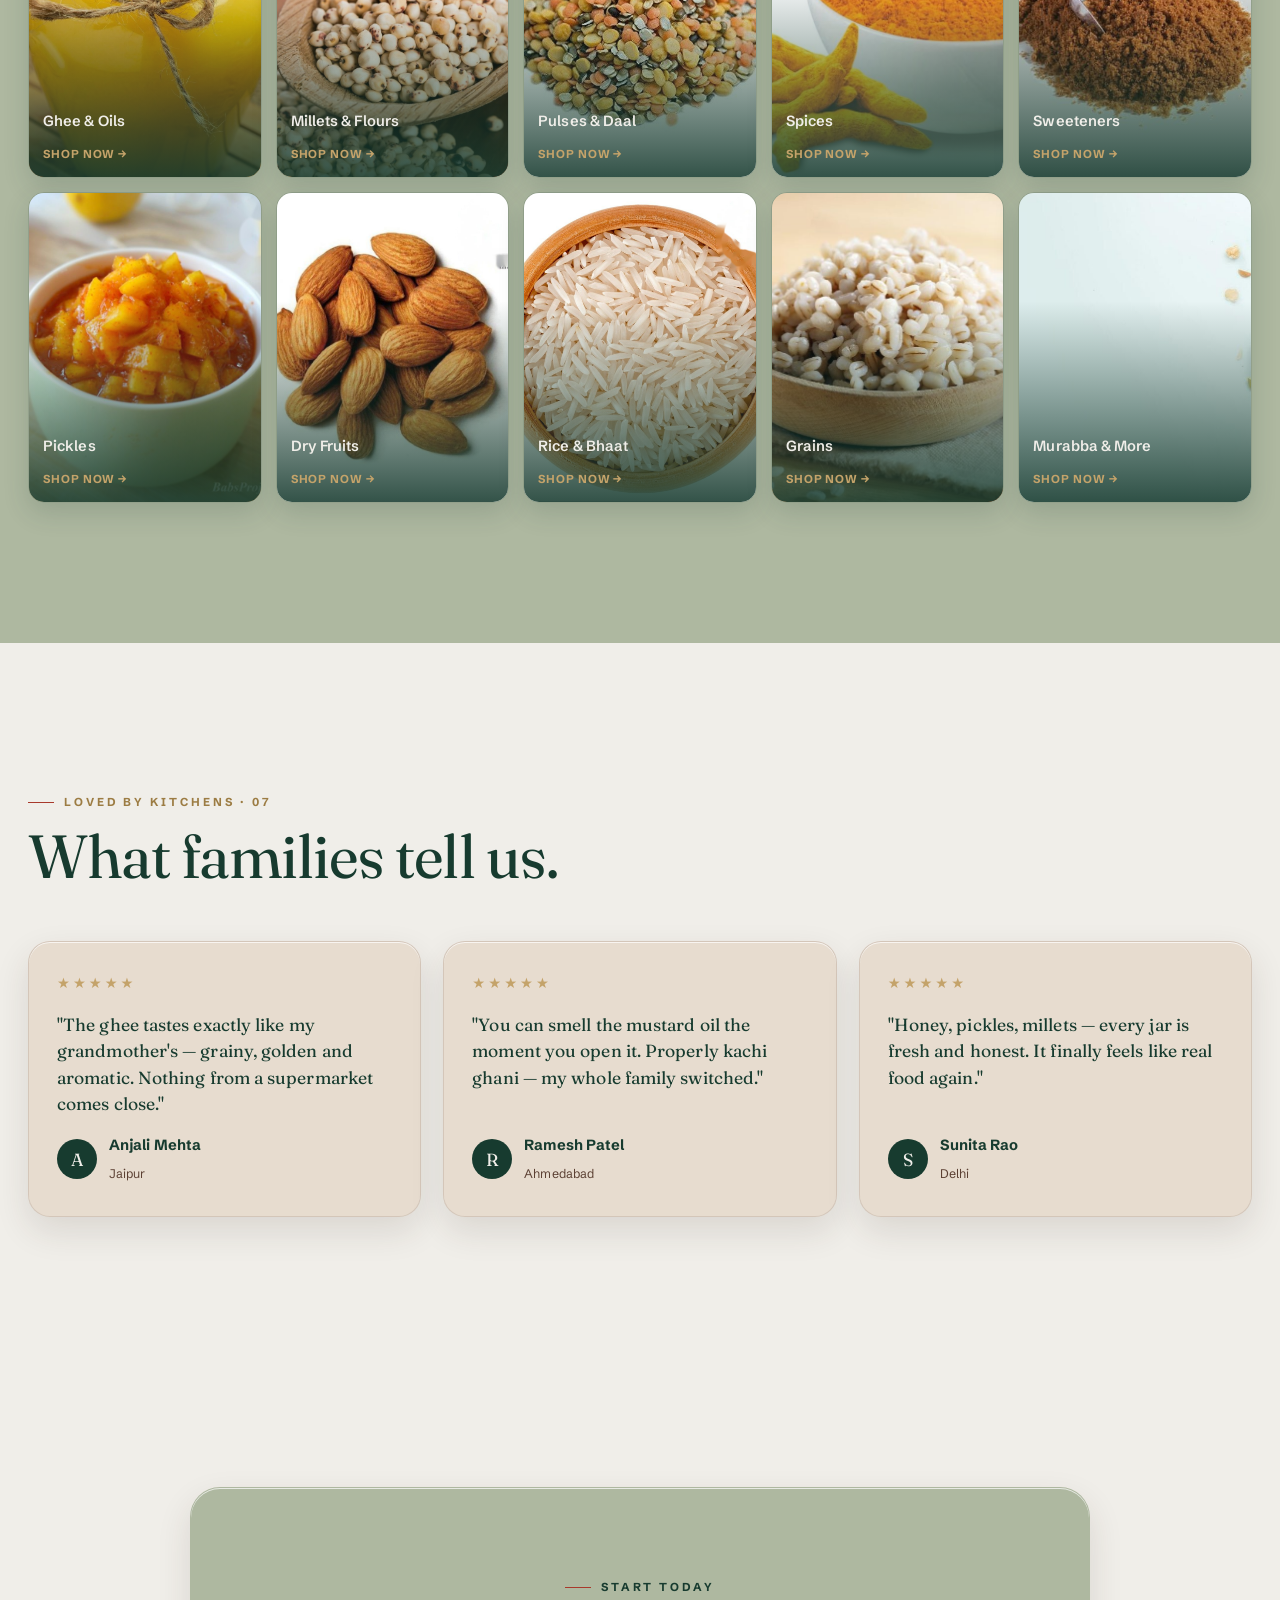
==== commit 41710b79: "Replace the hero video, and the poster and social card with it New hero footage: sunrise over the wh" ====
--- a/index.html
+++ b/index.html
@@ -17,16 +17,16 @@
 <meta property="og:title" content="Subhadra Organic — A2 Gir Bilona Ghee &amp; Organic Food from Bharatpur">
 <meta property="og:description" content="Certified organic A2 Gir bilona ghee, cold-pressed oils, raw honey, millets, pulses, spices and dry fruits — grown on our family farm in Bharatpur, Rajasthan and shipped across India.">
 <meta property="og:url" content="https://subhadraorganic.com/">
-<meta property="og:image" content="https://subhadraorganic.com/assets/img/f424f6d5d8.jpg">
-<meta property="og:image:width" content="1280">
-<meta property="og:image:height" content="720">
+<meta property="og:image" content="https://subhadraorganic.com/assets/img/521cba3567.jpg">
+<meta property="og:image:width" content="1200">
+<meta property="og:image:height" content="675">
 <meta property="og:image:type" content="image/jpeg">
-<meta property="og:image:alt" content="Gir cows grazing at the Subhadra Organic farm in Bharatpur">
+<meta property="og:image:alt" content="A jar of Subhadra Organic ghee with bowls of spices and grains, on a farm table at sunrise">
 
 <meta name="twitter:card" content="summary_large_image">
 <meta name="twitter:title" content="Subhadra Organic — A2 Gir Bilona Ghee &amp; Organic Food from Bharatpur">
 <meta name="twitter:description" content="Certified organic A2 Gir bilona ghee, cold-pressed oils, raw honey, millets, pulses, spices and dry fruits — grown on our family farm in Bharatpur, Rajasthan and shipped across India.">
-<meta name="twitter:image" content="https://subhadraorganic.com/assets/img/f424f6d5d8.jpg">
+<meta name="twitter:image" content="https://subhadraorganic.com/assets/img/521cba3567.jpg">
 
 <link rel="icon" type="image/png" href="/assets/img/c11d36d24b.png">
 <link rel="apple-touch-icon" href="/assets/img/0c7efe35f9.png">
@@ -36,7 +36,7 @@
 <link rel="stylesheet" href="https://fonts.googleapis.com/css2?family=Fraunces:ital,opsz,wght@0,9..144,300..500;1,9..144,300..500&family=Schibsted+Grotesk:wght@400;500;600;700&display=swap">
 <link rel="stylesheet" href="/assets/site.css">
 <script type="application/ld+json">{"@context":"https://schema.org","@type":"Organization","@id":"https://subhadraorganic.com/#organization","name":"Subhadra Organic","alternateName":"Subhadra Organic Farm","url":"https://subhadraorganic.com/","logo":{"@type":"ImageObject","url":"https://subhadraorganic.com/assets/img/e28d66e292.png"},"slogan":"Savor Natural Life","description":"Certified organic A2 Gir bilona ghee, cold-pressed oils, raw honey, millets, pulses, spices and dry fruits from a family farm in Bharatpur, Rajasthan.","email":"support@subhadraorganic.com","telephone":"+91-9928540432","address":{"@type":"PostalAddress","streetAddress":"Village Bhoda Goan, Post Jagjeevpur, Weir","addressLocality":"Bharatpur","addressRegion":"Rajasthan","postalCode":"321408","addressCountry":"IN"},"founder":{"@type":"Person","name":"Banwari Lal Maholia"},"areaServed":{"@type":"Country","name":"India"}}</script>
-<script type="application/ld+json">{"@context":"https://schema.org","@type":"LocalBusiness","@id":"https://subhadraorganic.com/#localbusiness","name":"Subhadra Organic","image":"https://subhadraorganic.com/assets/img/f424f6d5d8.jpg","url":"https://subhadraorganic.com/","telephone":"+91-9928540432","priceRange":"₹₹","address":{"@type":"PostalAddress","streetAddress":"Village Bhoda Goan, Post Jagjeevpur, Weir","addressLocality":"Bharatpur","addressRegion":"Rajasthan","postalCode":"321408","addressCountry":"IN"},"openingHoursSpecification":[{"@type":"OpeningHoursSpecification","dayOfWeek":["Monday","Tuesday","Wednesday","Thursday","Friday","Saturday"],"opens":"09:00","closes":"17:00"}]}</script>
+<script type="application/ld+json">{"@context":"https://schema.org","@type":"LocalBusiness","@id":"https://subhadraorganic.com/#localbusiness","name":"Subhadra Organic","image":"https://subhadraorganic.com/assets/img/521cba3567.jpg","url":"https://subhadraorganic.com/","telephone":"+91-9928540432","priceRange":"₹₹","address":{"@type":"PostalAddress","streetAddress":"Village Bhoda Goan, Post Jagjeevpur, Weir","addressLocality":"Bharatpur","addressRegion":"Rajasthan","postalCode":"321408","addressCountry":"IN"},"openingHoursSpecification":[{"@type":"OpeningHoursSpecification","dayOfWeek":["Monday","Tuesday","Wednesday","Thursday","Friday","Saturday"],"opens":"09:00","closes":"17:00"}]}</script>
 <script type="application/ld+json">{"@context":"https://schema.org","@type":"WebSite","@id":"https://subhadraorganic.com/#website","url":"https://subhadraorganic.com/","name":"Subhadra Organic","publisher":{"@id":"https://subhadraorganic.com/#organization"}}</script>
 
 <body>
@@ -68,7 +68,7 @@
 
 <!-- HERO -->
 <section class="hero">
-  <video class="bgvid" src="/assets/img/9bea29f24a.mp4" poster="assets/img/f424f6d5d8.jpg" autoplay muted loop playsinline></video>
+  <video class="bgvid" src="/assets/img/d063ca67d8.mp4" poster="/assets/img/32a05db13f.jpg" autoplay muted loop playsinline></video>
   <div class="wrap">
     <span class="eyebrow" data-rev>Certified Organic · Bharatpur, Rajasthan</span>
     <h1 class="stagger" data-step="65" aria-label="Food, the way nature intended.">Food, the way<br><em>nature</em> intended.</h1>
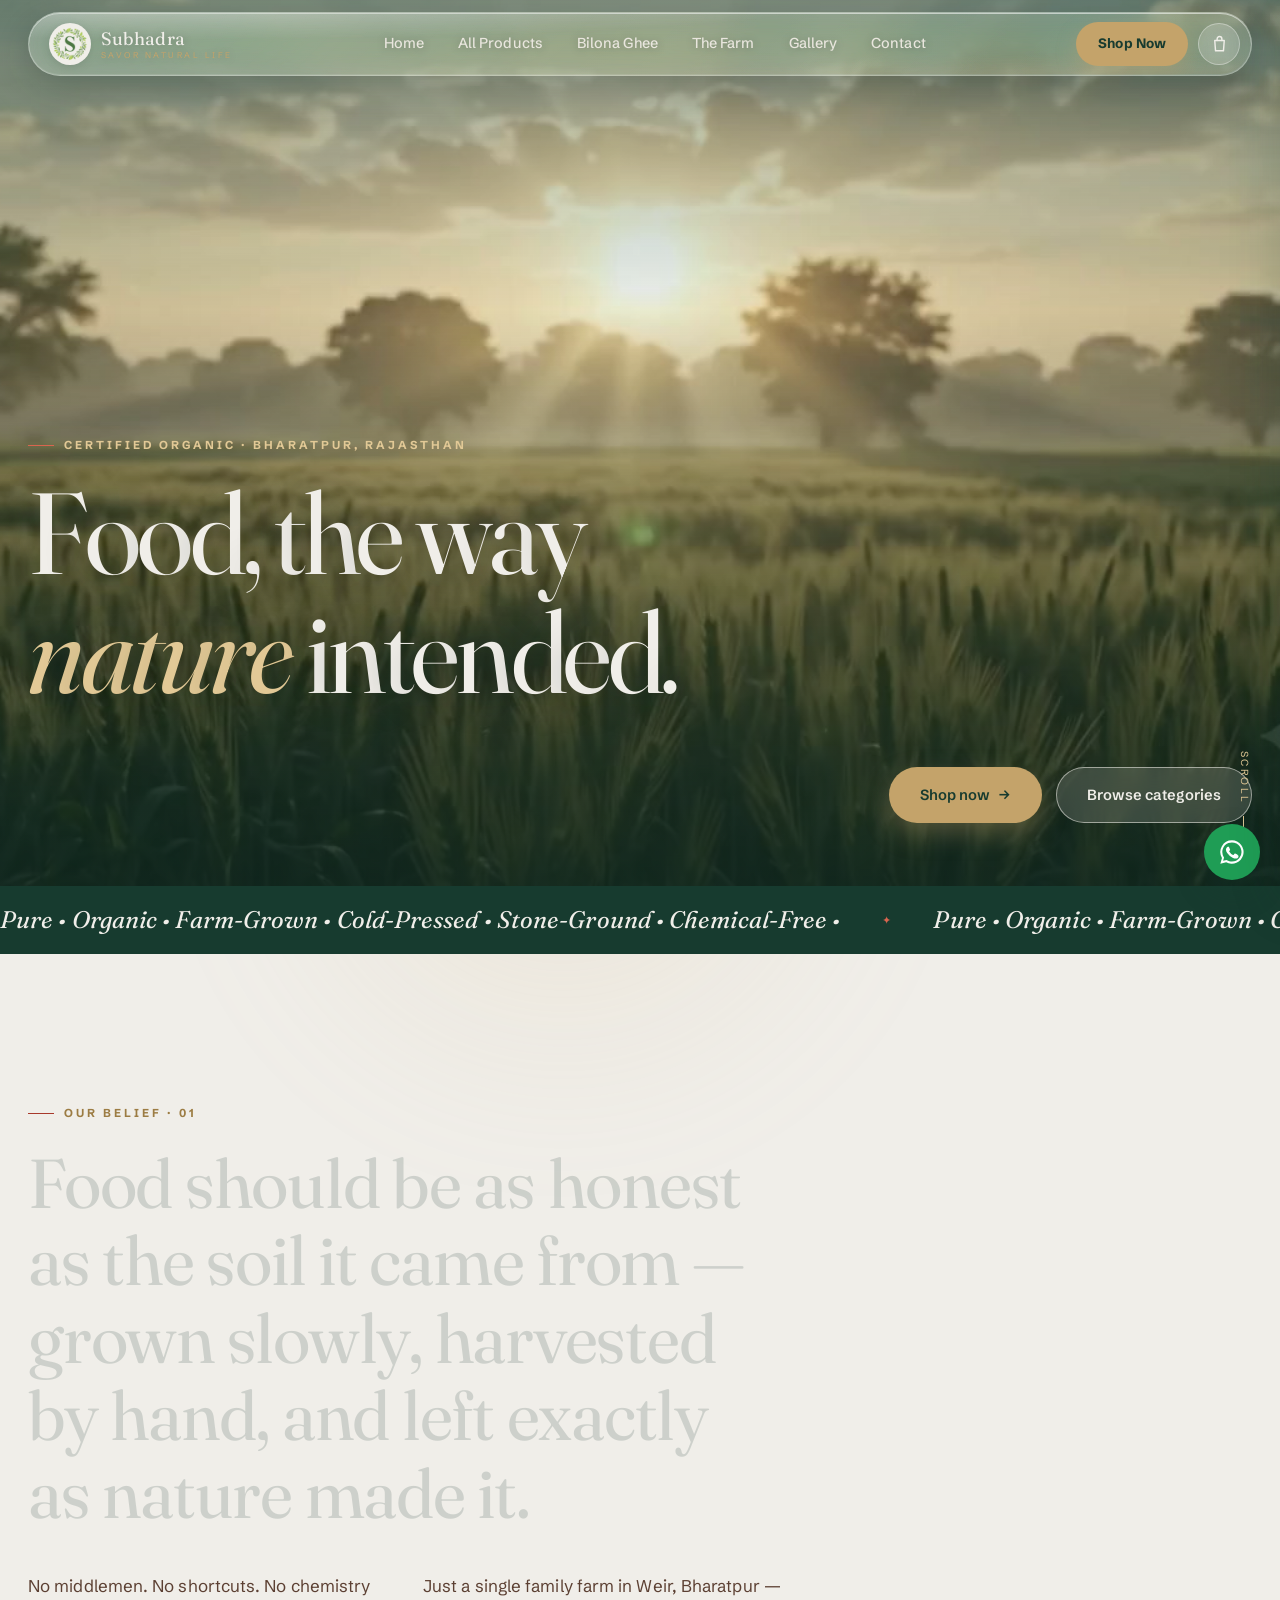
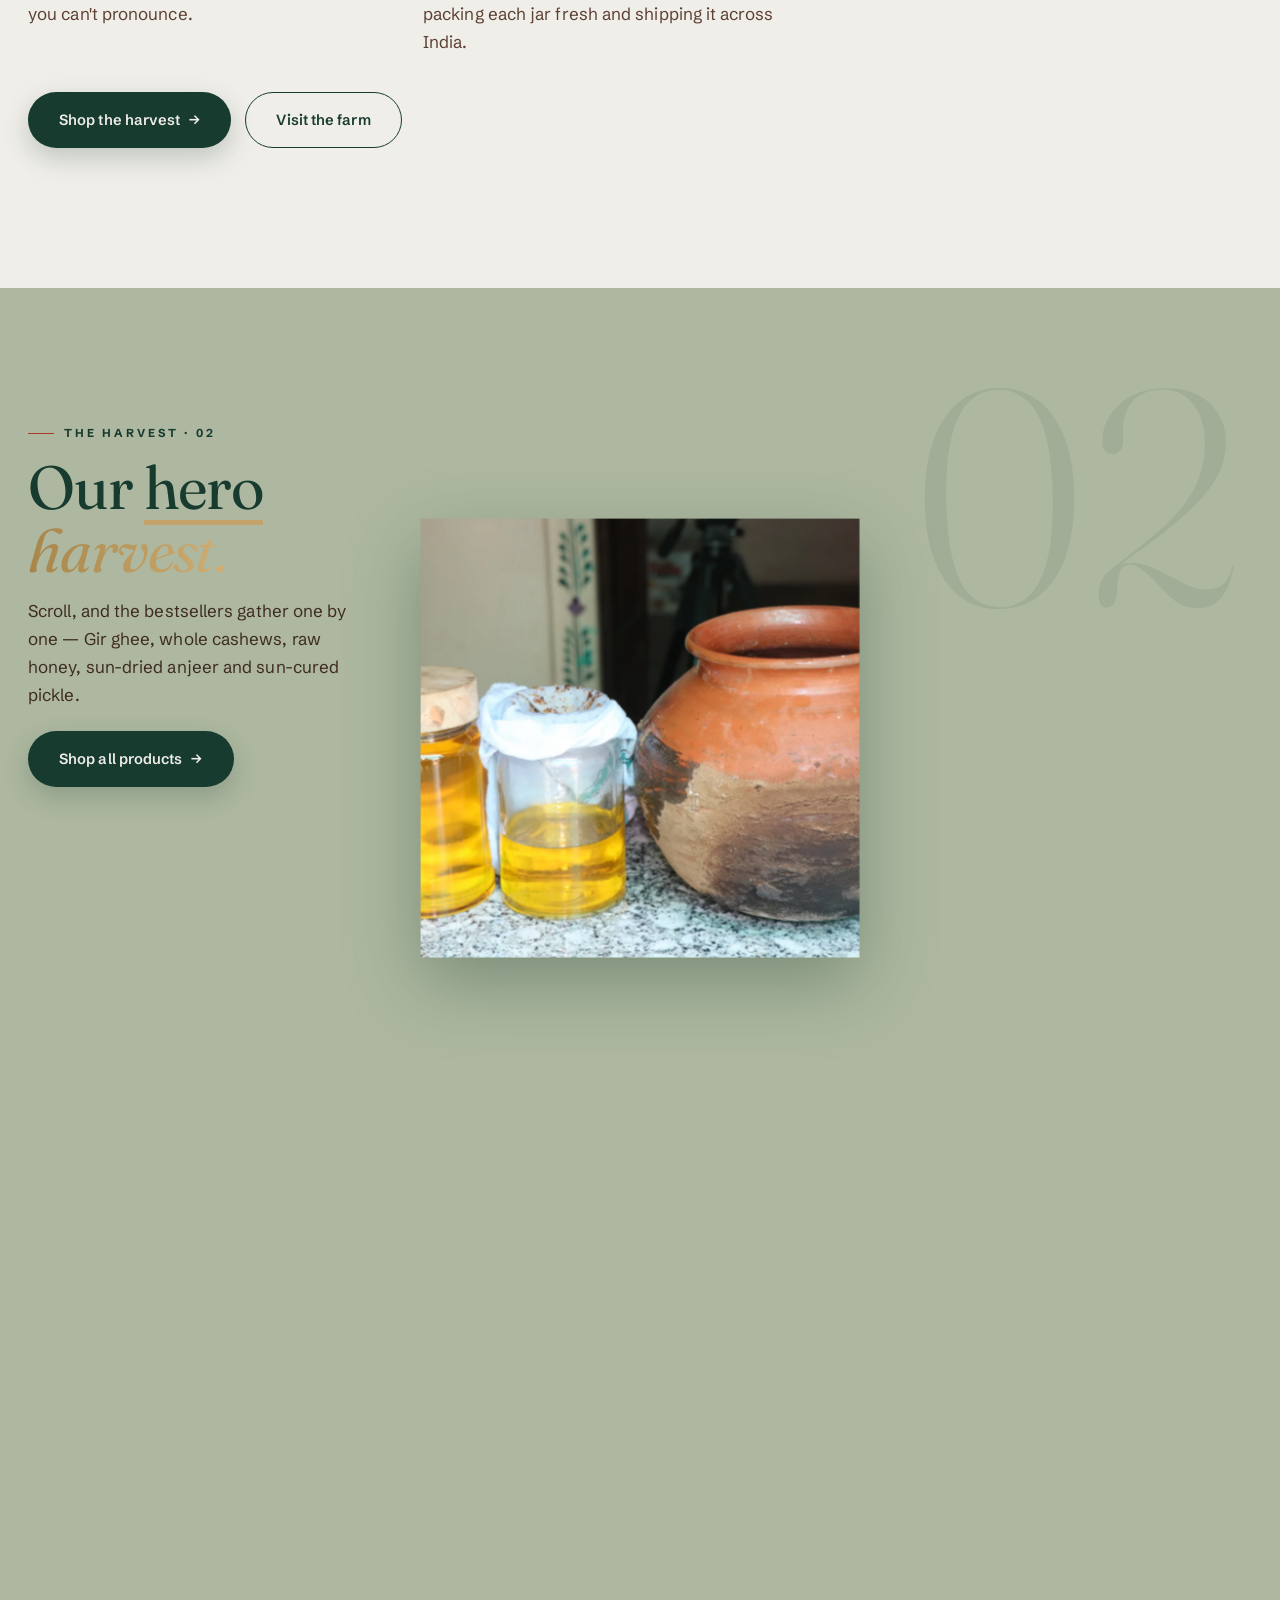
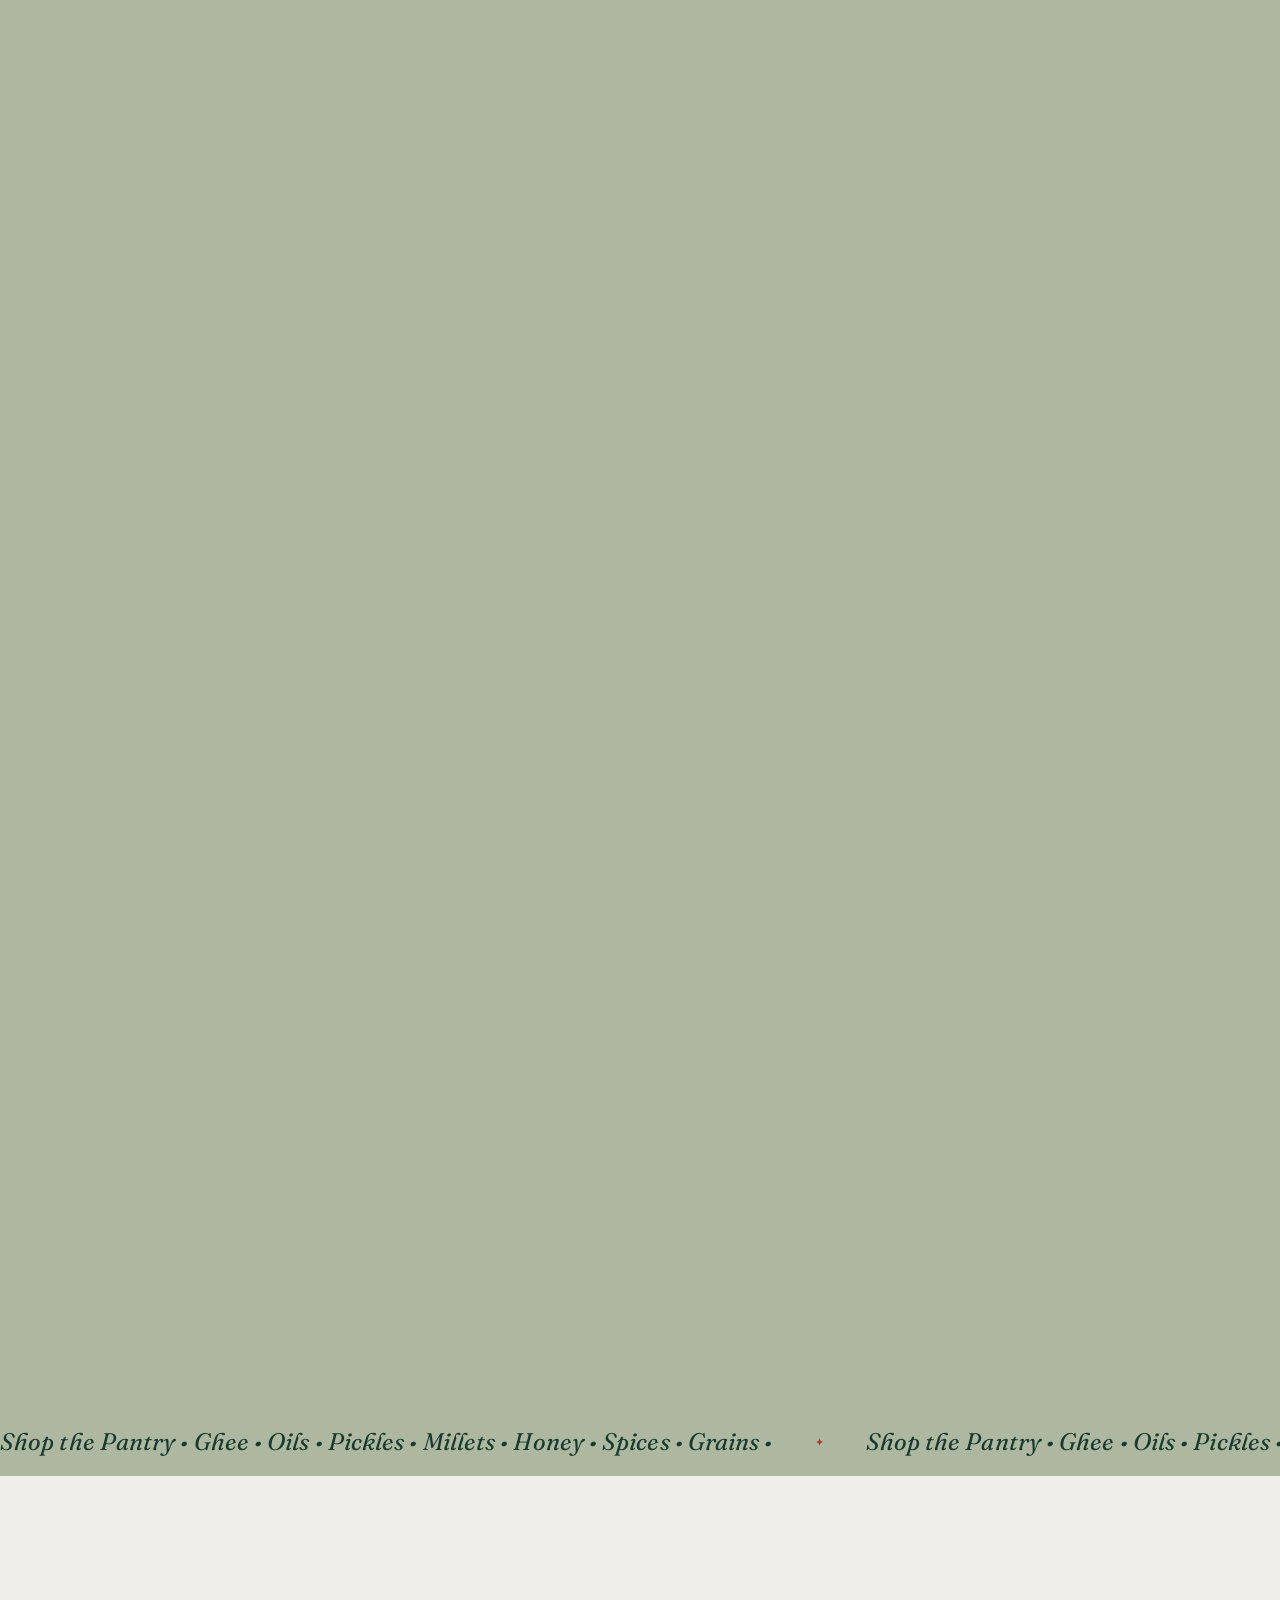
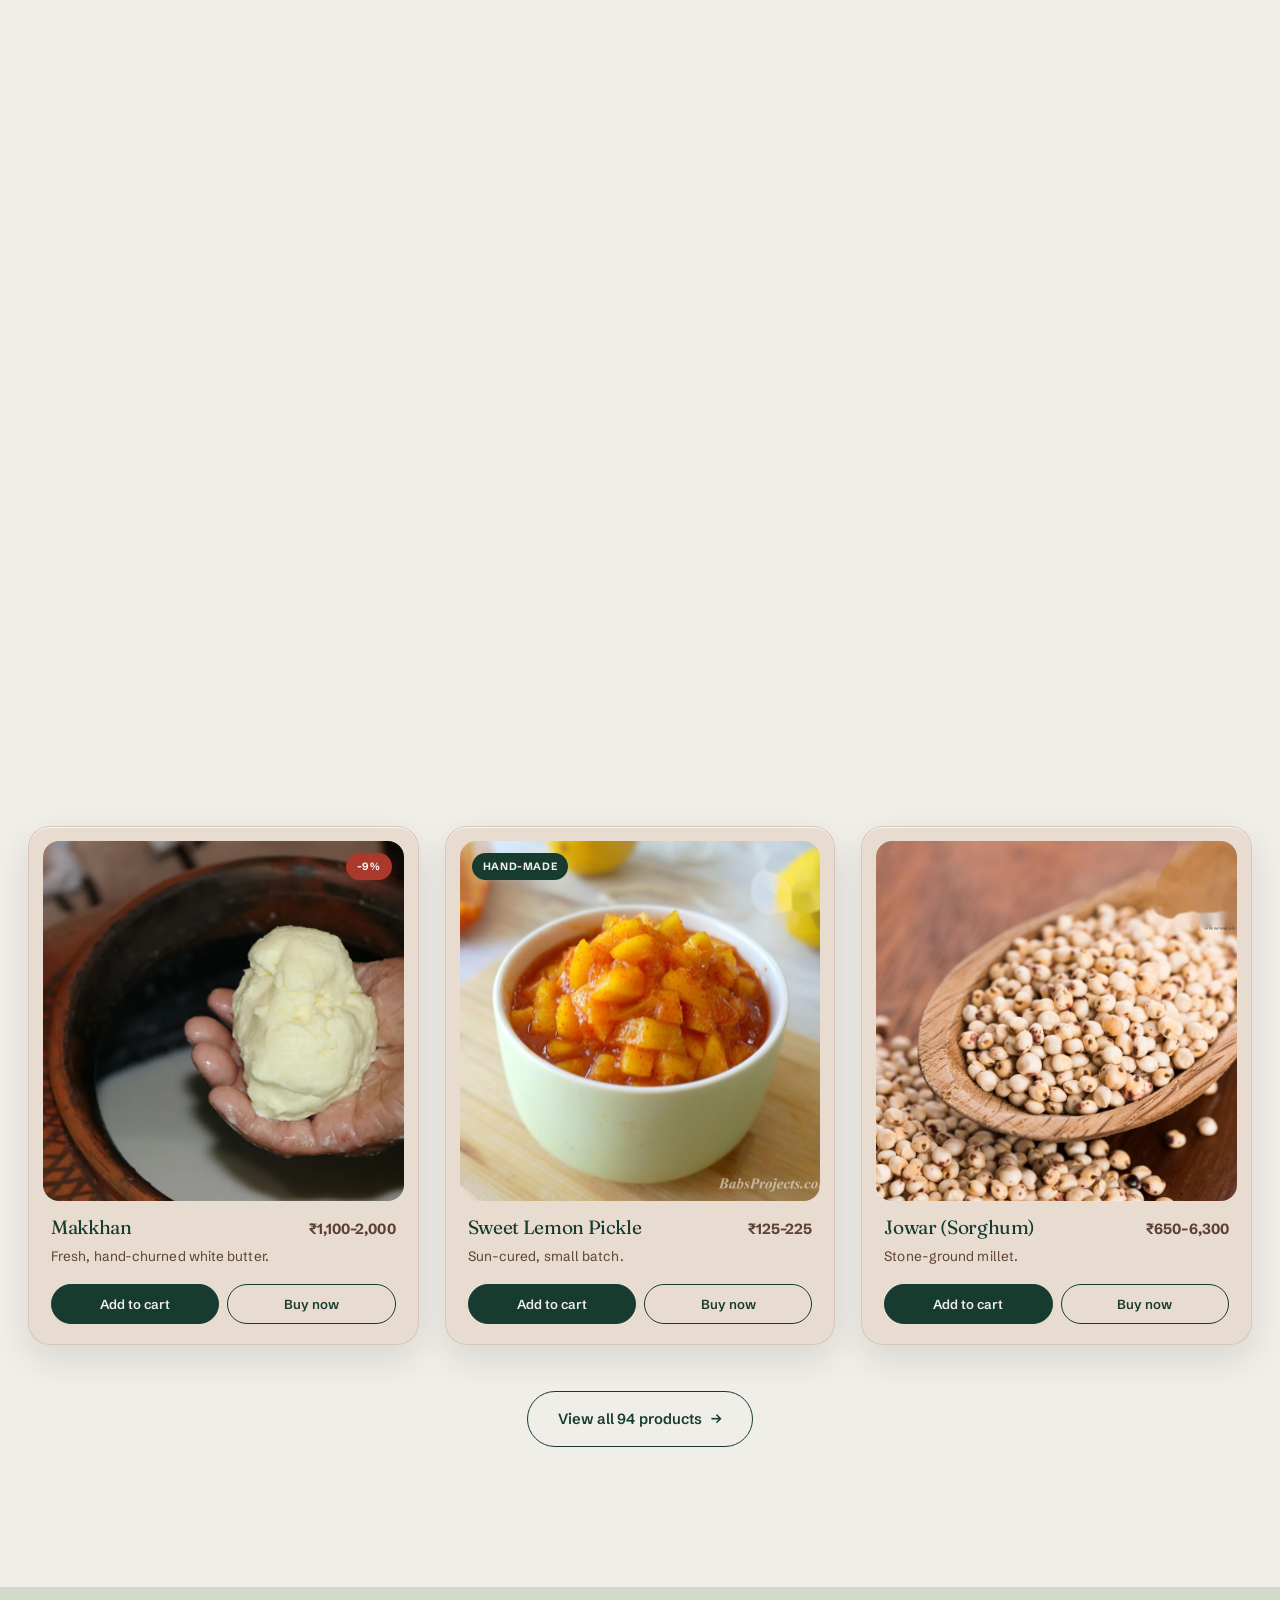
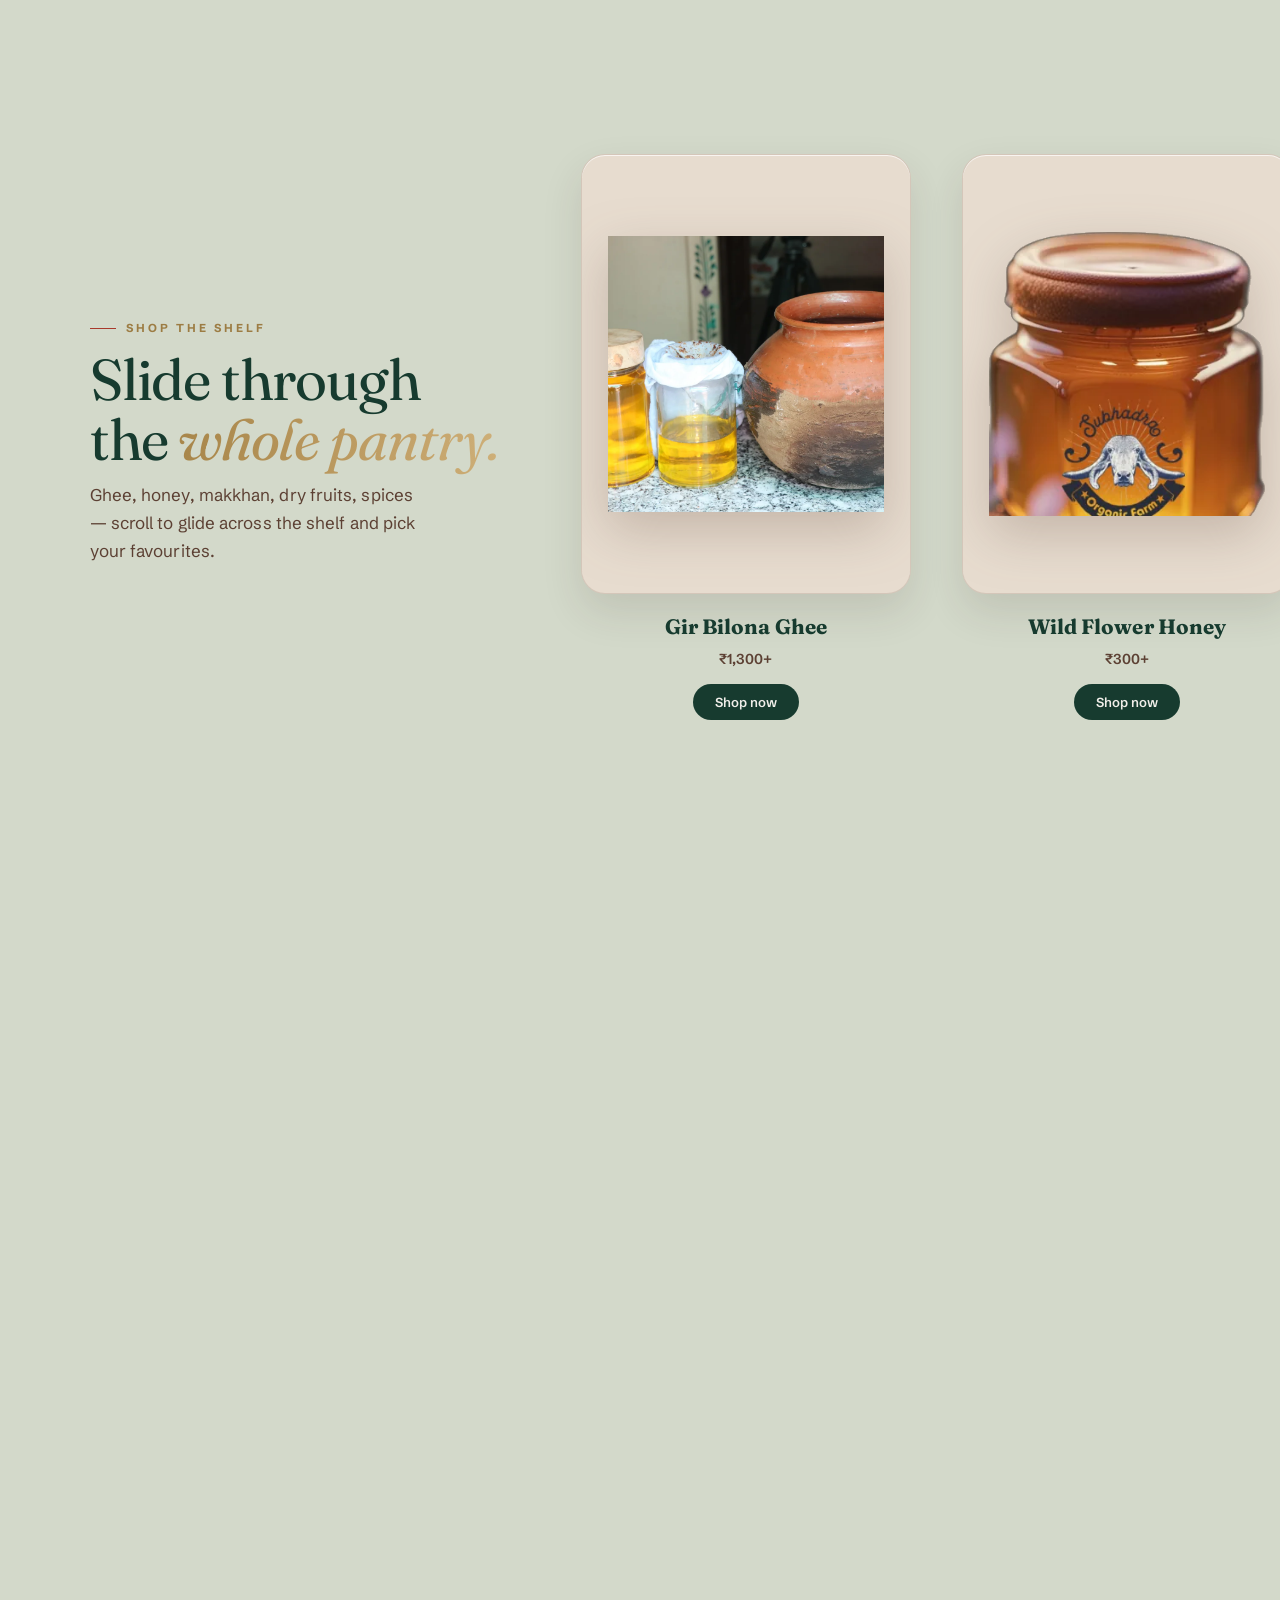
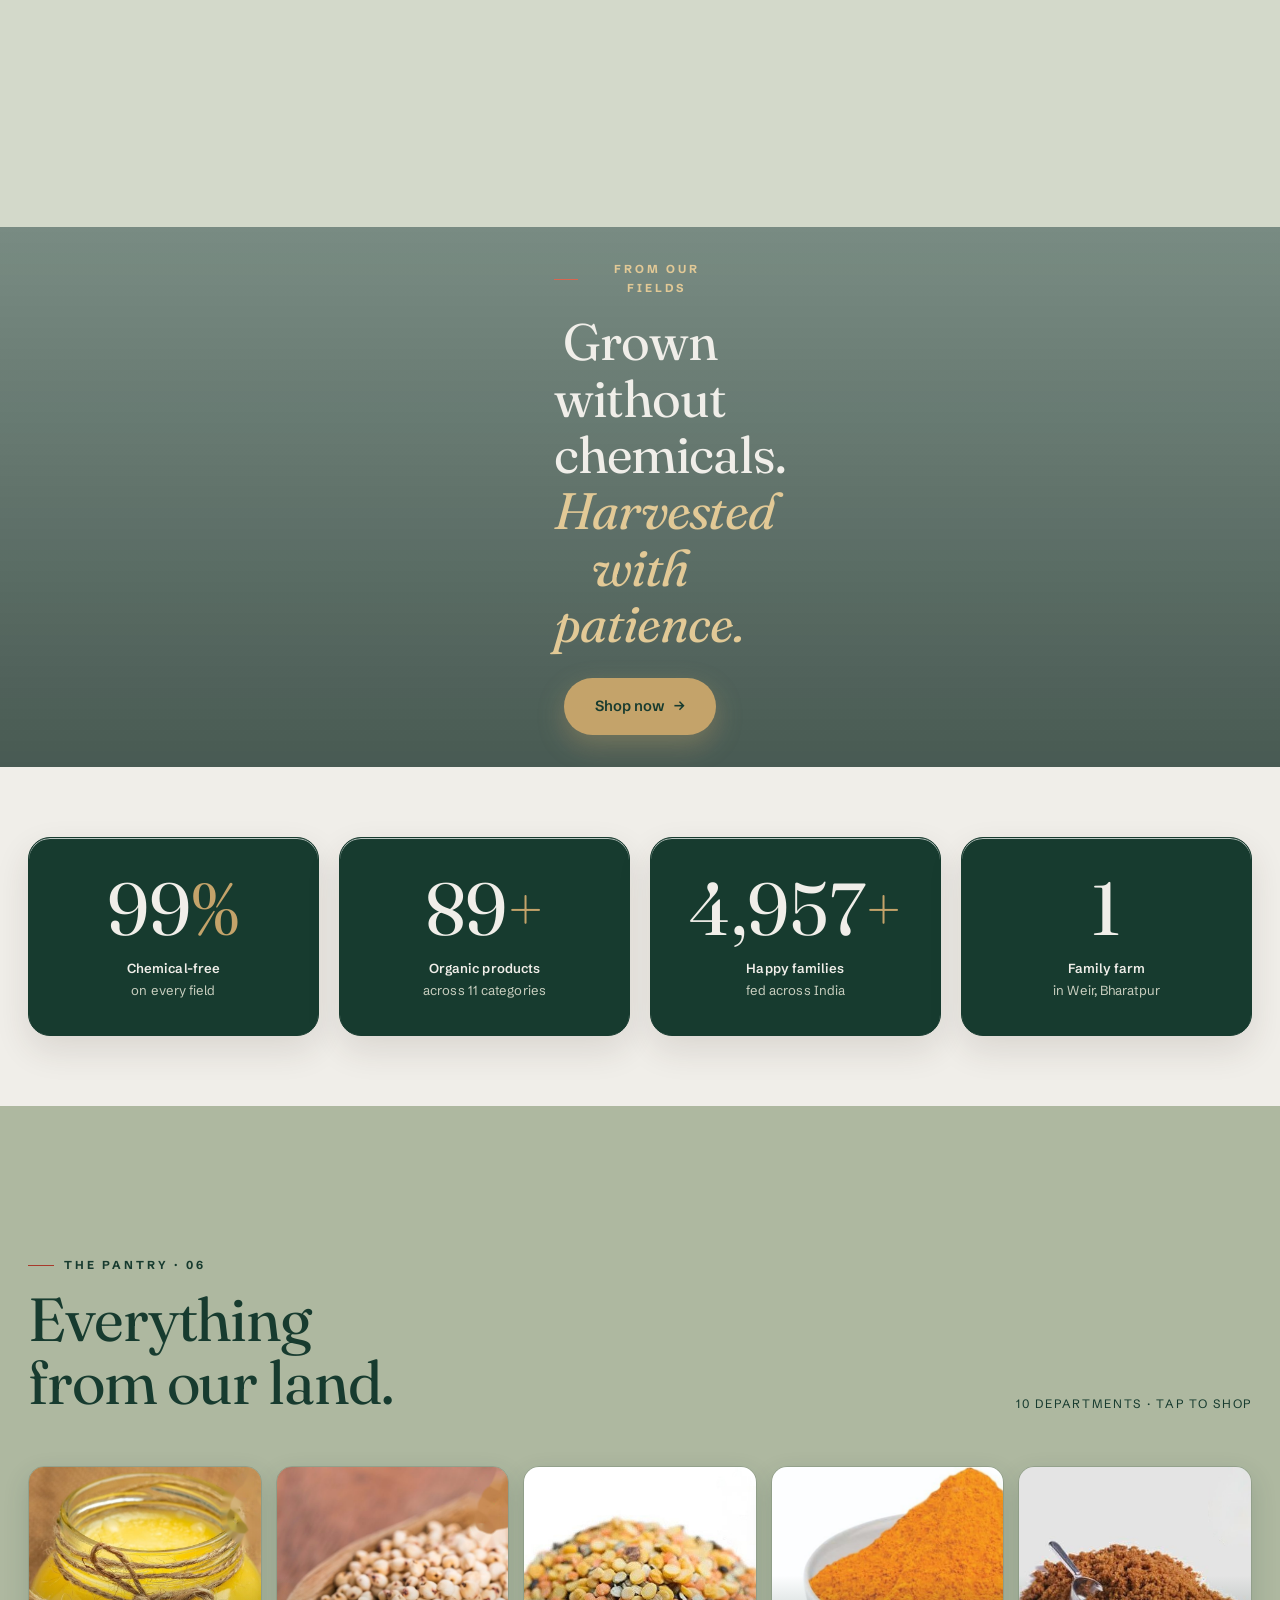
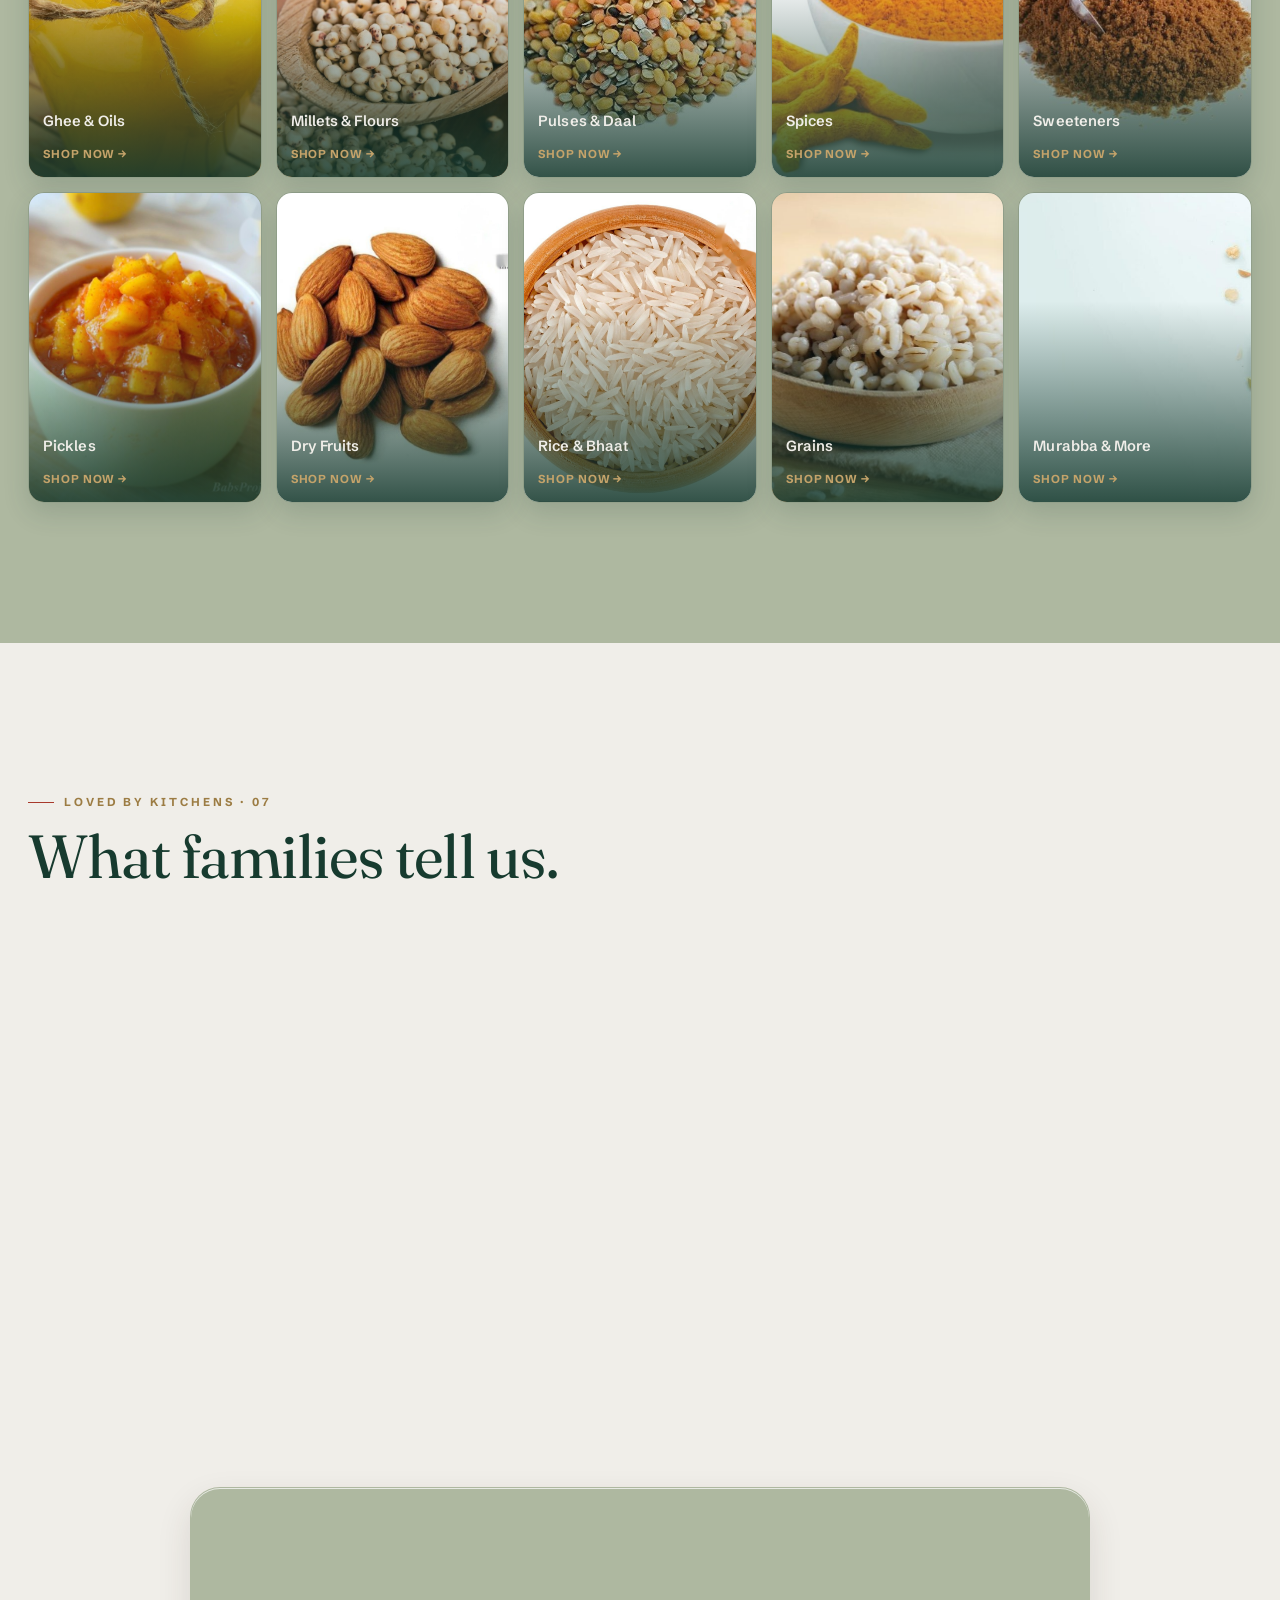
==== commit 78edc755: "Add a Gallery page for the farm photography The client's own photographs were scattered: six were us" ====
--- a/index.html
+++ b/index.html
@@ -54,7 +54,7 @@
     <div class="navbar liquid">
       <a class="brand" href="/"><img src="/assets/img/e28d66e292.png" alt="Subhadra Organic"><span class="bt">Subhadra<small>Savor Natural Life</small></span></a>
       <nav class="links" id="navlinks"><span class="nav-ind" id="navInd" aria-hidden="true"></span>
-        <a href="/" aria-current="page">Home</a><a href="/products/">All Products</a><a href="/bilona-ghee/">Bilona Ghee</a><a href="/about/">The Farm</a><a href="/contact/">Contact</a>
+        <a href="/" aria-current="page">Home</a><a href="/products/">All Products</a><a href="/bilona-ghee/">Bilona Ghee</a><a href="/about/">The Farm</a><a href="/gallery/">Gallery</a><a href="/contact/">Contact</a>
       </nav>
       <div class="nav-r"><span class="magnet"><a class="cartbtn" href="#shop">Shop Now</a></span>
         <button class="cartico" id="cartBtn" aria-label="Open cart"><svg viewBox="0 0 24 24" fill="none" stroke="currentColor" stroke-width="1.8" stroke-linecap="round" stroke-linejoin="round"><path d="M6 7h12l-1 13H7L6 7z"/><path d="M9 7V5a3 3 0 0 1 6 0v2"/></svg><span class="badge" id="cartCount">0</span></button>
@@ -298,7 +298,7 @@
 <div class="mnav" id="mnav" aria-hidden="true">
   <button class="mclose" id="mClose" aria-label="Close menu">✕</button>
   <nav>
-    <a href="/" aria-current="page">Home</a><a href="/products/">All Products</a><a href="/bilona-ghee/">Bilona Ghee</a><a href="/about/">The Farm</a><a href="/contact/">Contact</a>
+    <a href="/" aria-current="page">Home</a><a href="/products/">All Products</a><a href="/bilona-ghee/">Bilona Ghee</a><a href="/about/">The Farm</a><a href="/gallery/">Gallery</a><a href="/contact/">Contact</a>
   </nav>
   <div class="mcta"><a class="btn gold" href="/products/">Shop now <span class="ar">→</span></a>
     <a class="btn glassbtn" href="https://wa.me/919928540432" target="_blank" rel="noopener"><svg viewBox="0 0 24 24" fill="currentColor" aria-hidden="true"><path d="M12 2a10 10 0 0 0-8.6 15.1L2 22l5-1.3A10 10 0 1 0 12 2zm0 18.2c-1.5 0-3-.4-4.3-1.2l-.3-.2-3 .8.8-2.9-.2-.3A8.2 8.2 0 1 1 12 20.2zm4.5-6.1c-.2-.1-1.5-.7-1.7-.8s-.4-.1-.6.1-.7.8-.8 1-.3.2-.5.1a6.7 6.7 0 0 1-3.3-2.9c-.3-.4.3-.4.7-1.4.1-.2 0-.3 0-.4l-.8-1.8c-.2-.5-.4-.4-.6-.4h-.5a1 1 0 0 0-.7.3 3 3 0 0 0-.9 2.2 5.2 5.2 0 0 0 1.1 2.8 11.9 11.9 0 0 0 4.6 4c1.7.7 2.4.8 3.2.7.5-.1 1.5-.6 1.7-1.2s.2-1.1.2-1.2-.2-.2-.4-.3z"/></svg> WhatsApp us</a></div>
--- a/assets/site.css
+++ b/assets/site.css
@@ -536,3 +536,42 @@
   .cfaq p{ margin:10px 0 0; font-size:.94rem; line-height:1.7; color:var(--mut); }
   @media (max-width:980px){ .cgridx{ grid-template-columns:repeat(2,1fr); } }
   @media (max-width:560px){ .cgridx{ grid-template-columns:1fr; } }
+
+  /* --- photo gallery --- */
+  .gal .bintro{ max-width:48ch; color:var(--mut); font-size:1.02rem; line-height:1.65; align-self:end; }
+  .galgrp{ margin-top:42px; }
+  .galgrp > h2, .galgrp > h3{ font-size:clamp(1.35rem,2.4vw,1.9rem); margin:0 0 4px; }
+  .galgrp .gsub{ color:var(--mut); font-size:.95rem; margin:0 0 20px; max-width:56ch; }
+  .galmasonry{ column-count:3; column-gap:16px; }
+  .galmasonry figure{ break-inside:avoid; margin:0 0 16px; border-radius:16px; overflow:hidden;
+                      position:relative; cursor:zoom-in; background:var(--sage);
+                      box-shadow:0 10px 26px var(--shadow); }
+  .galmasonry img{ width:100%; height:auto; display:block;
+                   transition:transform .7s cubic-bezier(.2,.7,.3,1), filter .5s; }
+  .galmasonry figure:hover img{ transform:scale(1.045); filter:saturate(1.06); }
+  .galmasonry figcaption{ position:absolute; left:0; right:0; bottom:0; padding:30px 14px 12px;
+      color:#fff; font-size:.86rem; line-height:1.4; font-weight:500;
+      background:linear-gradient(to top, rgba(12,26,20,.82), rgba(12,26,20,0));
+      opacity:0; transform:translateY(8px); transition:opacity .4s, transform .4s; }
+  .galmasonry figure:hover figcaption, .galmasonry figure:focus-visible figcaption{ opacity:1; transform:none; }
+  @media (max-width:900px){ .galmasonry{ column-count:2; } }
+  @media (max-width:560px){ .galmasonry{ column-count:1; }
+    .galmasonry figcaption{ opacity:1; transform:none; } }
+
+  /* lightbox */
+  .lbox{ position:fixed; inset:0; z-index:400; display:none; place-items:center;
+         background:rgba(10,20,16,.92); backdrop-filter:blur(6px); padding:4vmin; }
+  .lbox.on{ display:grid; }
+  .lbox img{ max-width:min(1200px,94vw); max-height:82vh; border-radius:12px; display:block;
+             box-shadow:0 30px 80px rgba(0,0,0,.5); }
+  .lbox .lcap{ color:#F0EEE9; text-align:center; margin-top:14px; font-size:.95rem; }
+  .lbox .lcount{ color:rgba(240,238,233,.55); font-size:.78rem; letter-spacing:.14em;
+                 text-transform:uppercase; margin-top:6px; text-align:center; }
+  .lbox button{ position:absolute; background:rgba(240,238,233,.12); color:#F0EEE9; border:0;
+      width:46px; height:46px; border-radius:50%; cursor:pointer; font-size:1.3rem; line-height:1;
+      display:grid; place-items:center; transition:background .25s; }
+  .lbox button:hover{ background:rgba(240,238,233,.26); }
+  .lbox .lclose{ top:3vmin; right:3vmin; }
+  .lbox .lprev{ left:3vmin; top:50%; transform:translateY(-50%); }
+  .lbox .lnext{ right:3vmin; top:50%; transform:translateY(-50%); }
+  @media (max-width:560px){ .lbox .lprev{ left:2vmin; } .lbox .lnext{ right:2vmin; } }
